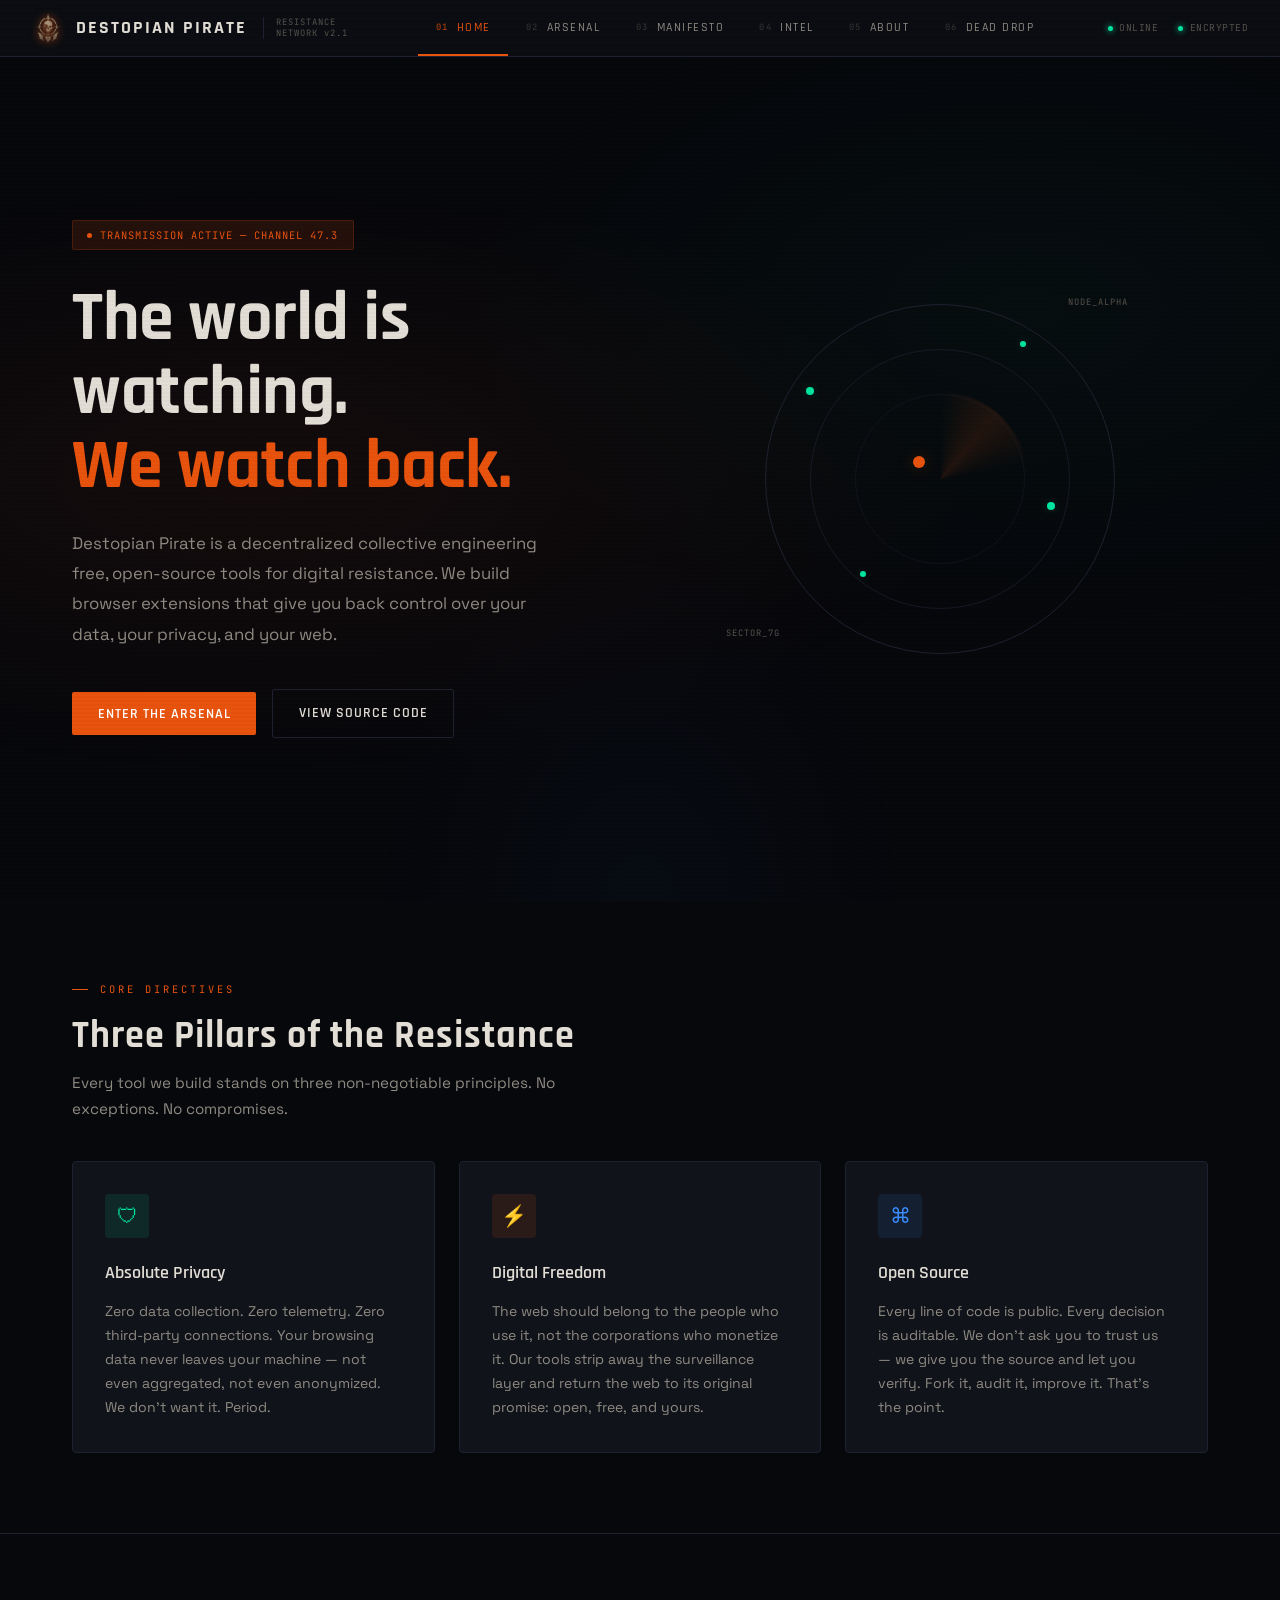
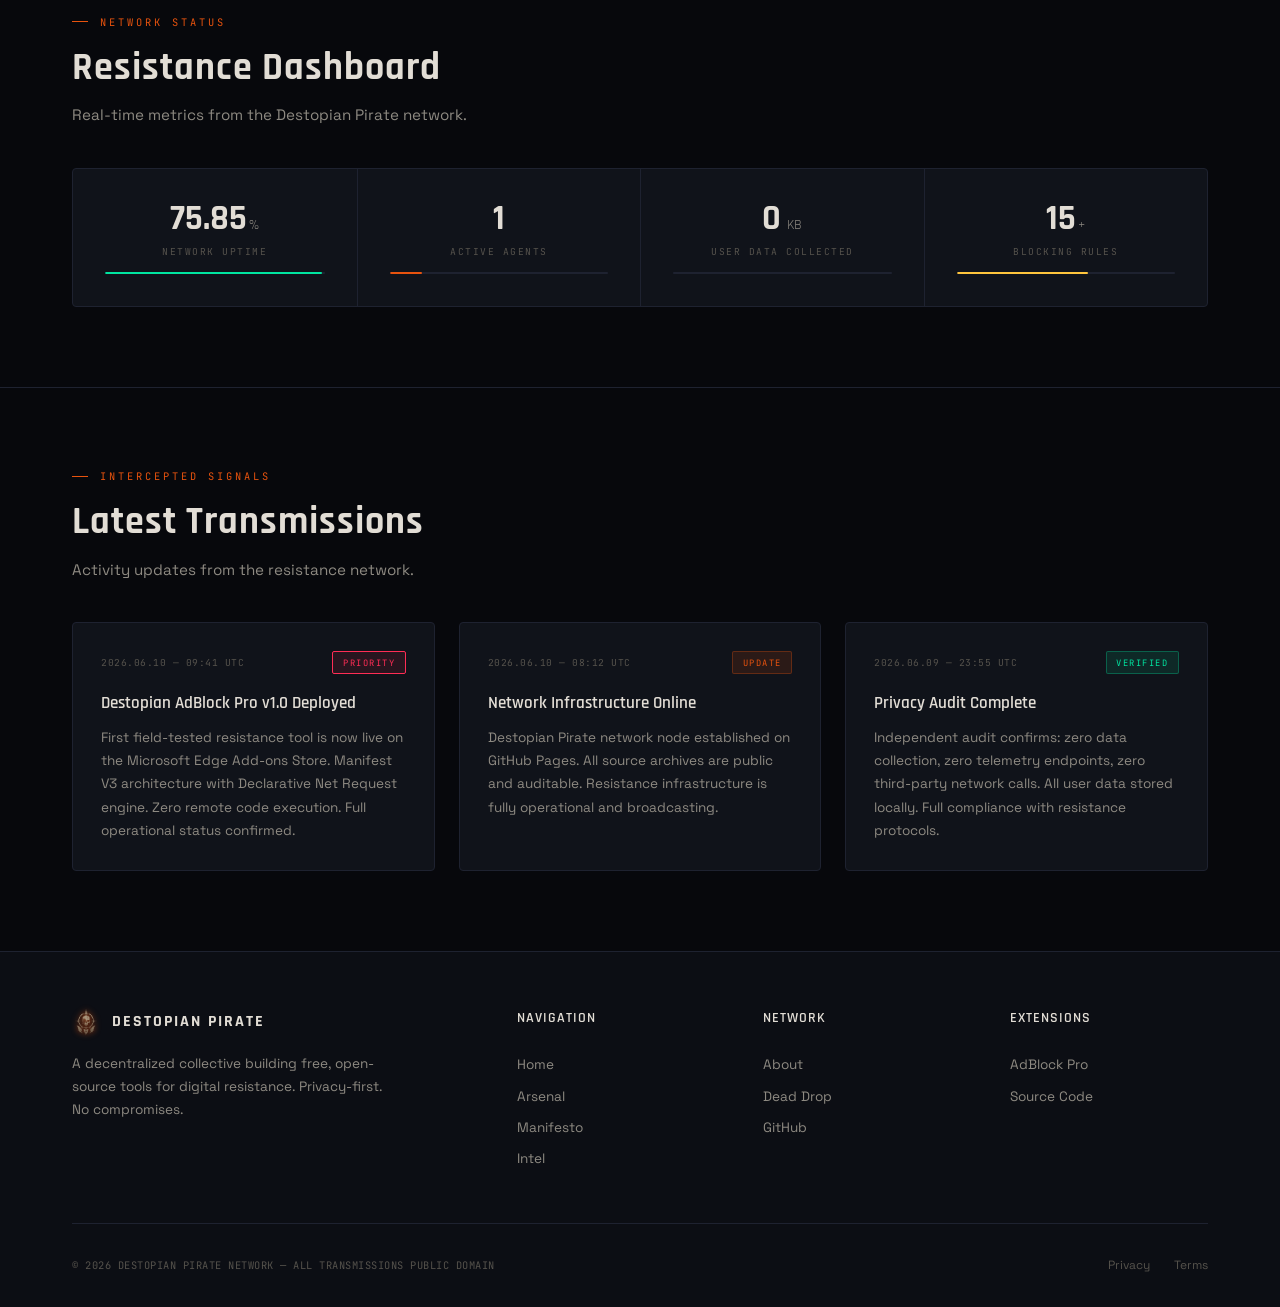
==== docs/index.html @ 3890c065 "Rebuild homepage v2 with new dystopian theme, detailed tabs, and custom ChatGPT logo" ====
<!DOCTYPE html>
<html lang="en">
<head>
    <meta charset="UTF-8">
    <meta name="viewport" content="width=device-width, initial-scale=1.0">
    <title>Destopian Pirate — The World Is Watching. We Watch Back.</title>
    <meta name="description" content="Destopian Pirate: A decentralized collective building free, open-source resistance tools for digital self-defense. Privacy-first browser extensions.">
    <link rel="stylesheet" href="style.css">
</head>
<body>

<!-- Rain Effect -->
<div class="rain-container" id="rain"></div>
<div class="scanlines"></div>

<!-- ═══ COMMAND BAR ═══ -->
<nav class="command-bar">
    <div class="command-bar-inner">
        <div class="brand" id="brand-home">
            <img src="assets/logo.png" alt="Destopian Pirate Logo" class="brand-logo">
            <span class="brand-name">Destopian Pirate</span>
            <span class="brand-tag">RESISTANCE<br>NETWORK v2.1</span>
        </div>

        <button class="mobile-toggle" id="mobile-toggle" aria-label="Toggle navigation">☰ MENU</button>

        <div class="channel-strip" id="channel-strip">
            <button class="ch-btn active" data-page="home"><span class="ch-num">01</span> Home</button>
            <button class="ch-btn" data-page="extensions"><span class="ch-num">02</span> Arsenal</button>
            <button class="ch-btn" data-page="manifesto"><span class="ch-num">03</span> Manifesto</button>
            <button class="ch-btn" data-page="intel"><span class="ch-num">04</span> Intel</button>
            <button class="ch-btn" data-page="about"><span class="ch-num">05</span> About</button>
            <button class="ch-btn" data-page="deaddrop"><span class="ch-num">06</span> Dead Drop</button>
        </div>

        <div class="sys-indicators">
            <div class="sys-dot">ONLINE</div>
            <div class="sys-dot">ENCRYPTED</div>
        </div>
    </div>
</nav>

<!-- ══════════════════════════════════════════
     PAGE 01: HOME
     ══════════════════════════════════════════ -->
<div class="page-view active" id="page-home">

    <!-- Hero -->
    <section class="hero">
        <div class="container">
            <div class="hero-grid">
                <div class="hero-content">
                    <div class="hero-badge">
                        <span class="hero-badge-dot"></span>
                        TRANSMISSION ACTIVE — CHANNEL 47.3
                    </div>
                    <h1>
                        The world is watching.
                        <span class="line-accent">We watch back.</span>
                    </h1>
                    <p class="hero-desc">
                        Destopian Pirate is a decentralized collective engineering
                        free, open-source tools for digital resistance. We build browser extensions
                        that give you back control over your data, your privacy, and your web.
                    </p>
                    <div class="hero-actions">
                        <button class="btn btn-primary" onclick="navigateTo('extensions')">Enter the Arsenal</button>
                        <a href="https://github.com/destopianpirate" class="btn btn-outline" target="_blank" rel="noopener">View Source Code</a>
                    </div>
                </div>

                <div class="hero-visual">
                    <div class="radar-ring"></div>
                    <div class="radar-ring"></div>
                    <div class="radar-ring"></div>
                    <div class="radar-sweep"></div>
                    <div class="radar-node"></div>
                    <div class="radar-node"></div>
                    <div class="radar-node"></div>
                    <div class="radar-node"></div>
                    <div class="radar-node"></div>
                    <span class="radar-label">NODE_ALPHA</span>
                    <span class="radar-label">SECTOR_7G</span>
                </div>
            </div>
        </div>
    </section>

    <!-- Mission Pillars -->
    <section class="section">
        <div class="container">
            <div class="section-eyebrow">Core Directives</div>
            <h2 class="section-title">Three Pillars of the Resistance</h2>
            <p class="section-subtitle" style="margin-bottom: 2.5rem;">
                Every tool we build stands on three non-negotiable principles. No exceptions. No compromises.
            </p>
            <div class="pillars-grid">
                <div class="pillar-card">
                    <div class="pillar-icon privacy">🛡</div>
                    <h3>Absolute Privacy</h3>
                    <p>Zero data collection. Zero telemetry. Zero third-party connections. Your browsing data never leaves your machine — not even aggregated, not even anonymized. We don't want it. Period.</p>
                </div>
                <div class="pillar-card">
                    <div class="pillar-icon freedom">⚡</div>
                    <h3>Digital Freedom</h3>
                    <p>The web should belong to the people who use it, not the corporations who monetize it. Our tools strip away the surveillance layer and return the web to its original promise: open, free, and yours.</p>
                </div>
                <div class="pillar-card">
                    <div class="pillar-icon opensource">⌘</div>
                    <h3>Open Source</h3>
                    <p>Every line of code is public. Every decision is auditable. We don't ask you to trust us — we give you the source and let you verify. Fork it, audit it, improve it. That's the point.</p>
                </div>
            </div>
        </div>
    </section>

    <!-- World Status Dashboard -->
    <section class="section">
        <div class="container">
            <div class="section-eyebrow">Network Status</div>
            <h2 class="section-title">Resistance Dashboard</h2>
            <p class="section-subtitle" style="margin-bottom: 2.5rem;">Real-time metrics from the Destopian Pirate network.</p>
            <div class="stats-strip">
                <div class="stat-cell">
                    <div class="stat-value"><span class="counter" data-target="99.97">0</span><span class="unit">%</span></div>
                    <div class="stat-label">Network Uptime</div>
                    <div class="stat-bar"><div class="stat-bar-fill green" style="width:0%" data-width="99%"></div></div>
                </div>
                <div class="stat-cell">
                    <div class="stat-value"><span class="counter" data-target="1">0</span></div>
                    <div class="stat-label">Active Agents</div>
                    <div class="stat-bar"><div class="stat-bar-fill orange" style="width:0%" data-width="15%"></div></div>
                </div>
                <div class="stat-cell">
                    <div class="stat-value"><span class="counter" data-target="0">0</span><span class="unit"> KB</span></div>
                    <div class="stat-label">User Data Collected</div>
                    <div class="stat-bar"><div class="stat-bar-fill blue" style="width:0%" data-width="0%"></div></div>
                </div>
                <div class="stat-cell">
                    <div class="stat-value"><span class="counter" data-target="20">0</span><span class="unit">+</span></div>
                    <div class="stat-label">Blocking Rules</div>
                    <div class="stat-bar"><div class="stat-bar-fill gold" style="width:0%" data-width="60%"></div></div>
                </div>
            </div>
        </div>
    </section>

    <!-- Latest Signals -->
    <section class="section">
        <div class="container">
            <div class="section-eyebrow">Intercepted Signals</div>
            <h2 class="section-title">Latest Transmissions</h2>
            <p class="section-subtitle" style="margin-bottom: 2.5rem;">Activity updates from the resistance network.</p>
            <div class="signal-feed">
                <div class="signal-item">
                    <div class="signal-header">
                        <span class="signal-date">2026.06.10 — 09:41 UTC</span>
                        <span class="signal-tag critical">PRIORITY</span>
                    </div>
                    <h4>Destopian AdBlock Pro v1.0 Deployed</h4>
                    <p>First field-tested resistance tool is now live on the Microsoft Edge Add-ons Store. Manifest V3 architecture with Declarative Net Request engine. Zero remote code execution. Full operational status confirmed.</p>
                </div>
                <div class="signal-item">
                    <div class="signal-header">
                        <span class="signal-date">2026.06.10 — 08:12 UTC</span>
                        <span class="signal-tag update">UPDATE</span>
                    </div>
                    <h4>Network Infrastructure Online</h4>
                    <p>Destopian Pirate network node established on GitHub Pages. All source archives are public and auditable. Resistance infrastructure is fully operational and broadcasting.</p>
                </div>
                <div class="signal-item">
                    <div class="signal-header">
                        <span class="signal-date">2026.06.09 — 23:55 UTC</span>
                        <span class="signal-tag info">VERIFIED</span>
                    </div>
                    <h4>Privacy Audit Complete</h4>
                    <p>Independent audit confirms: zero data collection, zero telemetry endpoints, zero third-party network calls. All user data stored locally. Full compliance with resistance protocols.</p>
                </div>
            </div>
        </div>
    </section>
</div>

<!-- ══════════════════════════════════════════
     PAGE 02: EXTENSIONS (ARSENAL)
     ══════════════════════════════════════════ -->
<div class="page-view" id="page-extensions">

    <section class="section">
        <div class="container">
            <div class="section-eyebrow">Resistance Toolkit</div>
            <h2 class="section-title">The Arsenal</h2>
            <p class="section-subtitle" style="margin-bottom: 3rem;">Field-tested browser extensions for digital self-defense. Open source. Privacy-first. No compromises.</p>

            <!-- Featured Extension -->
            <div class="ext-featured">
                <div class="ext-featured-header">
                    <div class="ext-icon-frame">
                        <img src="assets/shield_logo.png" alt="Destopian AdBlock Pro">
                    </div>
                    <div class="ext-meta">
                        <h2>Destopian AdBlock Pro</h2>
                        <div class="ext-version-line">
                            v1.0.0 · MANIFEST V3 · EDGE
                            <span class="ext-status-badge">OPERATIONAL</span>
                        </div>
                        <p class="ext-desc">High-performance ad and tracker blocker powered by the Declarative Net Request engine. Intercepts surveillance scripts, advertising payloads, and popup intrusions at the network layer — before they ever reach your browser. Features real-time blocking dashboard, smart whitelisting, custom filter rules, and live statistics.</p>
                    </div>
                </div>

                <div class="ext-featured-body">
                    <div class="section-eyebrow" style="margin-bottom: 1.5rem;">Capabilities</div>
                    <div class="ext-features-grid">
                        <div class="ext-feature">
                            <div class="ext-feature-icon">🎯</div>
                            <div>
                                <h5>Network-Level Blocking</h5>
                                <p>Intercepts and neutralizes ad requests before they consume bandwidth or render on the page. Zero visual flicker.</p>
                            </div>
                        </div>
                        <div class="ext-feature">
                            <div class="ext-feature-icon">📊</div>
                            <div>
                                <h5>Real-Time Dashboard</h5>
                                <p>Live statistics showing blocked requests per session. Monitor exactly what's being neutralized in real time.</p>
                            </div>
                        </div>
                        <div class="ext-feature">
                            <div class="ext-feature-icon">⚙️</div>
                            <div>
                                <h5>Smart Whitelisting</h5>
                                <p>Surgically disable blocking on trusted domains without compromising protection everywhere else. One-click toggle.</p>
                            </div>
                        </div>
                        <div class="ext-feature">
                            <div class="ext-feature-icon">🔒</div>
                            <div>
                                <h5>Zero Data Collection</h5>
                                <p>No telemetry, no analytics, no phone-home behavior. All configuration stored locally in your browser.</p>
                            </div>
                        </div>
                    </div>

                    <div class="section-eyebrow" style="margin-bottom: 1.5rem;">Performance Metrics</div>
                    <div class="ext-stats-row">
                        <div class="ext-stat">
                            <div class="ext-stat-val">20+</div>
                            <div class="ext-stat-label">Active Rules</div>
                        </div>
                        <div class="ext-stat">
                            <div class="ext-stat-val">0ms</div>
                            <div class="ext-stat-label">Render Delay</div>
                        </div>
                        <div class="ext-stat">
                            <div class="ext-stat-val">0 KB</div>
                            <div class="ext-stat-label">Data Collected</div>
                        </div>
                        <div class="ext-stat">
                            <div class="ext-stat-val">V3</div>
                            <div class="ext-stat-label">Manifest Version</div>
                        </div>
                    </div>

                    <div class="ext-actions">
                        <a href="https://destopianpirate.github.io/destopian-adblocker/" class="btn btn-primary">View Full Details</a>
                        <a href="https://github.com/destopianpirate/destopian-adblocker" class="btn btn-outline" target="_blank" rel="noopener">Source Code</a>
                    </div>
                </div>
            </div>

            <!-- Coming Soon -->
            <div class="ext-placeholder">
                <div class="ext-placeholder-icon">?</div>
                <h4>Next Tool Under Development</h4>
                <p>Classification pending. Watch the signals for updates.</p>
            </div>
        </div>
    </section>

    <!-- How It Works -->
    <section class="section">
        <div class="container">
            <div class="section-eyebrow">Deployment Protocol</div>
            <h2 class="section-title">How It Works</h2>
            <p class="section-subtitle" style="margin-bottom: 3rem;">Three steps to digital resistance.</p>
            <div class="steps-grid">
                <div class="step-item">
                    <div class="step-num">1</div>
                    <h4>Install</h4>
                    <p>Download from the Edge Add-ons Store. No account required. No hidden permissions. Installs in under 3 seconds.</p>
                </div>
                <div class="step-item">
                    <div class="step-num">2</div>
                    <h4>Configure</h4>
                    <p>Set your protection level. Add trusted sites to your whitelist. Customize blocking rules if you want — or leave the defaults running.</p>
                </div>
                <div class="step-item">
                    <div class="step-num">3</div>
                    <h4>Protected</h4>
                    <p>That's it. Browse freely. Ads, trackers, and popups are neutralized at the network layer before they touch your screen.</p>
                </div>
            </div>
        </div>
    </section>
</div>

<!-- ══════════════════════════════════════════
     PAGE 03: MANIFESTO
     ══════════════════════════════════════════ -->
<div class="page-view" id="page-manifesto">

    <section class="section">
        <div class="container">
            <div class="section-eyebrow">Directive #001</div>
            <h2 class="section-title">The Manifesto</h2>
            <p class="section-subtitle" style="margin-bottom: 3rem;">The founding document of the Destopian Pirate network.</p>

            <div class="manifesto-document">
                <div class="manifesto-stamp">UNREDACTED</div>
                <div class="manifesto-header">
                    <h2>On the Open Web and Its Enemies</h2>
                    <div class="manifesto-meta">DOCUMENT REF: DPN-001 &nbsp;|&nbsp; CLASSIFICATION: PUBLIC &nbsp;|&nbsp; STATUS: ACTIVE</div>
                </div>
                <div class="manifesto-body">
                    <p>The open web is under siege. Not by armies or governments alone, but by something more insidious — a quiet, systematic architecture of surveillance woven into every page you visit, every search you make, every link you click. You are not a user. You are a data point. A behavioral profile. A commodity traded in millisecond auctions before your page even loads.</p>

                    <p>Every cookie dropped on your machine is a listening device. Every "free" service is a <span class="highlight">contract you never read and never signed</span>. Every personalized ad is proof that someone, somewhere, has built a model of who you are, what you want, and how to manipulate you into wanting more.</p>

                    <blockquote>"The most effective prison is the one where the inmates don't know they're imprisoned."</blockquote>

                    <p>We are Destopian Pirate — a decentralized collective of developers, privacy advocates, and digital dissidents who refuse to accept this as normal. We don't write petitions. We don't file complaints. <span class="highlight">We write code.</span></p>

                    <p>Our tools are weapons of digital self-defense. They don't phone home. They don't harvest data. They don't serve ads. They don't compromise. They exist for one purpose: to give you back what was systematically taken from you — your privacy, your autonomy, your right to browse the web without being watched, tracked, profiled, and sold.</p>

                    <p>We build in the open because <span class="highlight">transparency is not a feature — it's a requirement</span>. Every line of code is public. Every decision is auditable. We don't ask for trust. We provide proof.</p>

                    <p>The watchers have no power here.</p>
                </div>
            </div>
        </div>
    </section>

    <!-- Core Principles -->
    <section class="section">
        <div class="container">
            <div class="section-eyebrow">Operating Doctrine</div>
            <h2 class="section-title">Core Principles</h2>
            <p class="section-subtitle" style="margin-bottom: 2.5rem;">The non-negotiable rules that govern every tool we build.</p>
            <div class="principles-grid">
                <div class="principle-card">
                    <div class="principle-num">I</div>
                    <div>
                        <h4>Privacy Is Non-Negotiable</h4>
                        <p>We will never collect, transmit, or store user data. Not anonymized. Not aggregated. Not "just for analytics." Zero means zero.</p>
                    </div>
                </div>
                <div class="principle-card">
                    <div class="principle-num">II</div>
                    <div>
                        <h4>Open Source or Nothing</h4>
                        <p>Every tool we ship comes with its complete source code. If we can't show you how it works, we don't ship it.</p>
                    </div>
                </div>
                <div class="principle-card">
                    <div class="principle-num">III</div>
                    <div>
                        <h4>No Monetization of Users</h4>
                        <p>No ads, no premium tiers, no "acceptable advertising" deals, no affiliate tracking. Our users are not products.</p>
                    </div>
                </div>
                <div class="principle-card">
                    <div class="principle-num">IV</div>
                    <div>
                        <h4>Performance Without Compromise</h4>
                        <p>Our tools must make your browser faster, not slower. If an extension adds latency, it goes back to the lab.</p>
                    </div>
                </div>
                <div class="principle-card">
                    <div class="principle-num">V</div>
                    <div>
                        <h4>User Autonomy Above All</h4>
                        <p>Every feature must be configurable. Every rule must be overridable. We provide defaults, not mandates. Your browser, your rules.</p>
                    </div>
                </div>
                <div class="principle-card">
                    <div class="principle-num">VI</div>
                    <div>
                        <h4>Resistance Is Maintenance</h4>
                        <p>The surveillance machine evolves daily. So must our tools. We commit to active development, rapid response to new threats, and continuous improvement.</p>
                    </div>
                </div>
            </div>
        </div>
    </section>

    <!-- Timeline -->
    <section class="section">
        <div class="container">
            <div class="section-eyebrow">Operational History</div>
            <h2 class="section-title">Timeline</h2>
            <p class="section-subtitle" style="margin-bottom: 2.5rem;">Key moments in the resistance.</p>
            <div class="timeline">
                <div class="timeline-item">
                    <div class="timeline-date">JUNE 2026</div>
                    <h4>Destopian AdBlock Pro v1.0 Deployed</h4>
                    <p>First operational tool released to the Microsoft Edge Add-ons Store. Manifest V3 compliant, zero remote code execution, full declarative net request implementation.</p>
                </div>
                <div class="timeline-item">
                    <div class="timeline-date">JUNE 2026</div>
                    <h4>Network Node Established</h4>
                    <p>Destopian Pirate website goes live. All source code made public. GitHub repositories opened for community audit and contribution.</p>
                </div>
                <div class="timeline-item">
                    <div class="timeline-date">JUNE 2026</div>
                    <h4>Privacy Audit Passed</h4>
                    <p>Independent review confirms zero telemetry, zero data exfiltration, zero third-party network calls in all deployed tools.</p>
                </div>
                <div class="timeline-item">
                    <div class="timeline-date">IN PROGRESS</div>
                    <h4>Next Agent Under Development</h4>
                    <p>Classified. Details will be declassified upon operational readiness. Watch the signals.</p>
                </div>
            </div>
        </div>
    </section>
</div>

<!-- ══════════════════════════════════════════
     PAGE 04: INTEL
     ══════════════════════════════════════════ -->
<div class="page-view" id="page-intel">

    <section class="section">
        <div class="container">
            <div class="section-eyebrow">Threat Assessment</div>
            <h2 class="section-title">Intelligence Brief</h2>
            <p class="section-subtitle" style="margin-bottom: 2.5rem;">Current status of the digital surveillance landscape.</p>

            <div class="threat-gauge">
                <div class="gauge-visual">
                    <span class="gauge-level">MED</span>
                </div>
                <div class="gauge-info">
                    <h3>Current Threat Level: ELEVATED</h3>
                    <p>The global advertising surveillance infrastructure continues to expand. Major browser vendors are tightening extension APIs while ad networks deploy increasingly aggressive tracking methodologies including fingerprinting, CNAME cloaking, and first-party data collection.</p>
                    <div class="gauge-indicators">
                        <div class="gauge-ind"><span class="gauge-ind-dot low"></span> LOW</div>
                        <div class="gauge-ind"><span class="gauge-ind-dot med"></span> ELEVATED</div>
                        <div class="gauge-ind"><span class="gauge-ind-dot high"></span> CRITICAL</div>
                    </div>
                </div>
            </div>
        </div>
    </section>

    <section class="section">
        <div class="container">
            <div class="section-eyebrow">Field Reports</div>
            <h2 class="section-title">Intelligence Reports</h2>
            <p class="section-subtitle" style="margin-bottom: 2.5rem;">Detailed analysis from resistance operatives.</p>
            <div class="intel-reports">
                <div class="intel-card">
                    <div class="intel-card-head">
                        <span class="intel-card-id">REPORT DPN-IR-001</span>
                        <span class="signal-tag critical">HIGH</span>
                    </div>
                    <h4>Manifest V3 Transition Analysis</h4>
                    <p>Chrome's shift to Manifest V3 fundamentally changes how ad blockers operate. The move from webRequest (blocking) to declarativeNetRequest limits dynamic rule evaluation. Our analysis: the constraint is real but manageable. Destopian AdBlock Pro was built MV3-native from the ground up — no migration required, no capability loss.</p>
                    <div class="intel-card-meta">
                        <span>2026.06.10</span>
                        <span>CLASSIFICATION: PUBLIC</span>
                    </div>
                </div>
                <div class="intel-card">
                    <div class="intel-card-head">
                        <span class="intel-card-id">REPORT DPN-IR-002</span>
                        <span class="signal-tag update">MEDIUM</span>
                    </div>
                    <h4>CNAME Cloaking Threat Vector</h4>
                    <p>Advertisers are increasingly using CNAME records to disguise tracker domains as first-party subdomains, bypassing traditional domain-based blocking. This technique is proliferating among major ad networks. We are evaluating countermeasures for future tool versions.</p>
                    <div class="intel-card-meta">
                        <span>2026.06.09</span>
                        <span>CLASSIFICATION: PUBLIC</span>
                    </div>
                </div>
                <div class="intel-card">
                    <div class="intel-card-head">
                        <span class="intel-card-id">REPORT DPN-IR-003</span>
                        <span class="signal-tag info">INFO</span>
                    </div>
                    <h4>Browser Fingerprinting Report</h4>
                    <p>Even without cookies, modern tracking techniques can identify users via browser fingerprinting — screen resolution, installed fonts, WebGL renderer, canvas hashing, and more. Current generation tools focus on request blocking; fingerprint resistance is on our roadmap.</p>
                    <div class="intel-card-meta">
                        <span>2026.06.08</span>
                        <span>CLASSIFICATION: PUBLIC</span>
                    </div>
                </div>
                <div class="intel-card">
                    <div class="intel-card-head">
                        <span class="intel-card-id">REPORT DPN-IR-004</span>
                        <span class="signal-tag info">INFO</span>
                    </div>
                    <h4>First-Party Data Collection Trends</h4>
                    <p>As third-party cookies phase out, major platforms are pivoting to first-party data strategies — walled gardens where they control both the content and the tracking infrastructure. This makes browser-level protection increasingly critical.</p>
                    <div class="intel-card-meta">
                        <span>2026.06.07</span>
                        <span>CLASSIFICATION: PUBLIC</span>
                    </div>
                </div>
            </div>
        </div>
    </section>
</div>

<!-- ══════════════════════════════════════════
     PAGE 05: ABOUT
     ══════════════════════════════════════════ -->
<div class="page-view" id="page-about">

    <section class="section">
        <div class="container">
            <div class="section-eyebrow">Origin File</div>
            <h2 class="section-title">About the Network</h2>
            <p class="section-subtitle" style="margin-bottom: 3rem;">Who we are, how we started, and where we're going.</p>

            <div class="about-story">
                <div class="about-narrative">
                    <h3>The Origin</h3>
                    <p>Destopian Pirate was born from a simple frustration: the modern web has become hostile to the people who use it. Every page loaded is a negotiation between you and dozens of invisible entities fighting for your attention, your data, and your trust.</p>
                    <p>We started building because we realized that complaints don't change systems. Code does. The first project — Destopian AdBlock Pro — wasn't designed to compete with existing ad blockers. It was designed to prove that you can build effective, privacy-respecting tools without any compromises.</p>
                    <p>No "acceptable ads" programs. No whitelist deals with ad networks. No analytics SDK bundled into the extension. Just clean code that does exactly what it claims and nothing else.</p>
                    <h3 style="margin-top: 2rem;">The Mission</h3>
                    <p>We're building a toolkit for digital self-defense. Each extension addresses a specific threat vector in the surveillance ecosystem — from ad blocking to tracker prevention to fingerprint resistance. Every tool is built Manifest V3 native, open source, and privacy-first from day one.</p>
                </div>

                <div class="about-sidebar">
                    <h4>Network File</h4>
                    <div class="about-fact">
                        <span class="about-fact-label">Founded</span>
                        <span class="about-fact-value">2026</span>
                    </div>
                    <div class="about-fact">
                        <span class="about-fact-label">Status</span>
                        <span class="about-fact-value">ACTIVE</span>
                    </div>
                    <div class="about-fact">
                        <span class="about-fact-label">License</span>
                        <span class="about-fact-value">MIT</span>
                    </div>
                    <div class="about-fact">
                        <span class="about-fact-label">Deployed Agents</span>
                        <span class="about-fact-value">1</span>
                    </div>
                    <div class="about-fact">
                        <span class="about-fact-label">Data Collected</span>
                        <span class="about-fact-value">0 BYTES</span>
                    </div>
                    <div class="about-fact">
                        <span class="about-fact-label">Platform</span>
                        <span class="about-fact-value">EDGE</span>
                    </div>
                    <div class="about-fact">
                        <span class="about-fact-label">Architecture</span>
                        <span class="about-fact-value">MV3</span>
                    </div>
                </div>
            </div>
        </div>
    </section>

    <section class="section">
        <div class="container">
            <div class="section-eyebrow">Technical Infrastructure</div>
            <h2 class="section-title">Technology Stack</h2>
            <p class="section-subtitle" style="margin-bottom: 2.5rem;">The tools and standards behind the resistance.</p>
            <div class="tech-grid">
                <div class="tech-card">
                    <div class="tech-card-icon">📋</div>
                    <h5>Manifest V3</h5>
                    <p>Built on Chrome's latest extension platform from the ground up. No legacy migration, no compatibility hacks. Native declarative architecture.</p>
                </div>
                <div class="tech-card">
                    <div class="tech-card-icon">🔥</div>
                    <h5>Declarative Net Request</h5>
                    <p>Blocking rules execute in the browser's network stack itself — faster than JavaScript-based filtering and more resistant to anti-adblock circumvention.</p>
                </div>
                <div class="tech-card">
                    <div class="tech-card-icon">⚡</div>
                    <h5>Service Workers</h5>
                    <p>Event-driven background processing. No persistent background page consuming memory. Activates only when needed, sleeps when idle.</p>
                </div>
            </div>
        </div>
    </section>
</div>

<!-- ══════════════════════════════════════════
     PAGE 06: DEAD DROP
     ══════════════════════════════════════════ -->
<div class="page-view" id="page-deaddrop">

    <section class="section">
        <div class="container">
            <div class="section-eyebrow">Secure Communication</div>
            <h2 class="section-title">Dead Drop</h2>
            <p class="section-subtitle" style="margin-bottom: 3rem;">Channels for reaching the resistance network.</p>

            <div class="contact-grid">
                <div class="contact-card">
                    <div class="contact-icon">💻</div>
                    <div>
                        <h4>Source Archives</h4>
                        <p>All code, documentation, and project files are maintained on GitHub. Open for audit, forking, and contribution.</p>
                        <p style="margin-top: 0.5rem;"><a href="https://github.com/destopianpirate" target="_blank" rel="noopener">github.com/destopianpirate</a></p>
                    </div>
                </div>
                <div class="contact-card">
                    <div class="contact-icon">🐛</div>
                    <div>
                        <h4>Bug Reports</h4>
                        <p>Found something broken? Report it through GitHub Issues on the relevant repository. Include reproduction steps and browser version.</p>
                        <p style="margin-top: 0.5rem;"><a href="https://github.com/destopianpirate/destopian-adblocker/issues" target="_blank" rel="noopener">Submit an Issue</a></p>
                    </div>
                </div>
                <div class="contact-card">
                    <div class="contact-icon">🔀</div>
                    <div>
                        <h4>Contribute</h4>
                        <p>Want to join the resistance? Fork a repository, make improvements, and submit a pull request. All contributions are reviewed and welcomed.</p>
                        <p style="margin-top: 0.5rem;"><a href="https://github.com/destopianpirate/destopian-adblocker" target="_blank" rel="noopener">Fork the Code</a></p>
                    </div>
                </div>
                <div class="contact-card">
                    <div class="contact-icon">📡</div>
                    <div>
                        <h4>Watch the Signals</h4>
                        <p>Star and watch our GitHub repositories to receive notifications about new releases, updates, and tools as they drop.</p>
                        <p style="margin-top: 0.5rem;"><a href="https://github.com/destopianpirate" target="_blank" rel="noopener">Follow on GitHub</a></p>
                    </div>
                </div>
            </div>
        </div>
    </section>

    <!-- FAQ -->
    <section class="section">
        <div class="container">
            <div class="section-eyebrow">Debriefing</div>
            <h2 class="section-title">Frequently Asked Questions</h2>
            <p class="section-subtitle" style="margin-bottom: 2.5rem;">Common inquiries answered.</p>
            <div class="faq-list">
                <div class="faq-item">
                    <button class="faq-q">Is Destopian AdBlock Pro really free?</button>
                    <div class="faq-a">Yes. Completely free. No premium tier, no trial period, no "upgrade for more features." The full tool is free, open source, and will remain that way. We don't monetize our users in any form.</div>
                </div>
                <div class="faq-item">
                    <button class="faq-q">Does it collect any data at all?</button>
                    <div class="faq-a">Zero. Not anonymized usage data, not crash reports, not feature flags. The extension makes zero network requests to any server we control. All configuration and statistics are stored locally in your browser's storage API.</div>
                </div>
                <div class="faq-item">
                    <button class="faq-q">Why Edge only? What about Chrome and Firefox?</button>
                    <div class="faq-a">We started with Microsoft Edge because it shares Chrome's Manifest V3 architecture while having a smaller, more accessible add-ons review process. Chrome and Firefox versions are planned as future deployments.</div>
                </div>
                <div class="faq-item">
                    <button class="faq-q">How is this different from uBlock Origin or AdBlock Plus?</button>
                    <div class="faq-a">We aren't trying to replace established tools. Destopian AdBlock Pro was built from scratch as a Manifest V3 native extension — no legacy code, no migration compromises. Our focus is on absolute simplicity, zero data collection, and a clean modern UI. Different philosophy, different approach.</div>
                </div>
                <div class="faq-item">
                    <button class="faq-q">Can I contribute to the project?</button>
                    <div class="faq-a">Absolutely. All repositories are public on GitHub. Fork the code, submit pull requests, report bugs, or suggest features through Issues. Every contribution is reviewed and appreciated.</div>
                </div>
                <div class="faq-item">
                    <button class="faq-q">What's next for Destopian Pirate?</button>
                    <div class="faq-a">We're building a full toolkit for digital self-defense. The AdBlock Pro is just the first agent. Future tools will address tracker prevention, fingerprint resistance, and more. Watch our GitHub for announcements.</div>
                </div>
            </div>
        </div>
    </section>

    <!-- CTA -->
    <section class="section">
        <div class="container">
            <div class="cta-box">
                <h3>Join the Resistance</h3>
                <p>Star our repositories, share our tools, and help build the future of the open web. Every installation is a vote for privacy.</p>
                <div style="display: flex; gap: 1rem; justify-content: center; flex-wrap: wrap;">
                    <a href="https://destopianpirate.github.io/destopian-adblocker/" class="btn btn-primary">Get AdBlock Pro</a>
                    <a href="https://github.com/destopianpirate" class="btn btn-outline" target="_blank" rel="noopener">Star on GitHub</a>
                </div>
            </div>
        </div>
    </section>
</div>

<!-- ═══ FOOTER ═══ -->
<footer class="site-footer">
    <div class="container">
        <div class="footer-grid">
            <div>
                <div style="display: flex; align-items: center; gap: 0.75rem; margin-bottom: 0.5rem;">
                    <img src="assets/logo.png" alt="Destopian Pirate Logo" class="brand-logo-small">
                    <span class="brand-name" style="font-size: 1rem;">Destopian Pirate</span>
                </div>
                <p class="footer-brand-desc">A decentralized collective building free, open-source tools for digital resistance. Privacy-first. No compromises.</p>
            </div>
            <div class="footer-col">
                <h5>Navigation</h5>
                <a href="#" onclick="navigateTo('home');return false;">Home</a>
                <a href="#" onclick="navigateTo('extensions');return false;">Arsenal</a>
                <a href="#" onclick="navigateTo('manifesto');return false;">Manifesto</a>
                <a href="#" onclick="navigateTo('intel');return false;">Intel</a>
            </div>
            <div class="footer-col">
                <h5>Network</h5>
                <a href="#" onclick="navigateTo('about');return false;">About</a>
                <a href="#" onclick="navigateTo('deaddrop');return false;">Dead Drop</a>
                <a href="https://github.com/destopianpirate" target="_blank" rel="noopener">GitHub</a>
            </div>
            <div class="footer-col">
                <h5>Extensions</h5>
                <a href="https://destopianpirate.github.io/destopian-adblocker/" target="_blank" rel="noopener">AdBlock Pro</a>
                <a href="https://github.com/destopianpirate/destopian-adblocker" target="_blank" rel="noopener">Source Code</a>
            </div>
        </div>
        <div class="footer-bottom">
            <span class="footer-copy">© 2026 DESTOPIAN PIRATE NETWORK — ALL TRANSMISSIONS PUBLIC DOMAIN</span>
            <div class="footer-legal">
                <a href="#">Privacy</a>
                <a href="#">Terms</a>
            </div>
        </div>
    </div>
</footer>

<script src="script.js"></script>
</body>
</html>
---- docs/style.css ----
/* ═══════════════════════════════════════════════════
   DESTOPIAN PIRATE — CONTROL INTERFACE v2
   "The world is watching. We watch back."
   ═══════════════════════════════════════════════════ */

@import url('https://fonts.googleapis.com/css2?family=Rajdhani:wght@300;400;500;600;700&family=Space+Grotesk:wght@300;400;500;600;700&family=JetBrains+Mono:wght@300;400;500;700&display=swap');

:root {
  --void: #07080c;
  --deep: #0c0e14;
  --panel: #10131a;
  --surface: #161a24;
  --raised: #1c2130;
  --elevated: #242938;

  --ember: #e8530e;
  --ember-soft: rgba(232,83,14,0.12);
  --ember-glow: rgba(232,83,14,0.25);
  --signal: #00e5a0;
  --signal-soft: rgba(0,229,160,0.1);
  --signal-glow: rgba(0,229,160,0.2);
  --alert: #ff2d55;
  --alert-soft: rgba(255,45,85,0.1);
  --cold: #3a8bfd;
  --cold-soft: rgba(58,139,253,0.1);
  --gold: #ffc53d;

  --text-primary: #e2ddd5;
  --text-secondary: #8e8a82;
  --text-tertiary: #55524c;
  --text-inverse: #07080c;

  --border: #1e2230;
  --border-hover: #2a3040;
  --border-accent: #3a2010;

  --font-display: 'Rajdhani', sans-serif;
  --font-body: 'Space Grotesk', sans-serif;
  --font-mono: 'JetBrains Mono', monospace;

  --radius-sm: 2px;
  --radius-md: 4px;
  --radius-lg: 8px;
}

*, *::before, *::after {
  margin: 0; padding: 0; box-sizing: border-box;
}

html { scroll-behavior: smooth; font-size: 16px; }

body {
  background: var(--void);
  color: var(--text-primary);
  font-family: var(--font-body);
  line-height: 1.6;
  overflow-x: hidden;
  min-height: 100vh;
}

::-webkit-scrollbar { width: 5px; }
::-webkit-scrollbar-track { background: var(--void); }
::-webkit-scrollbar-thumb { background: #2a2a2a; }
::-webkit-scrollbar-thumb:hover { background: var(--ember); }

a { color: inherit; text-decoration: none; }
img { max-width: 100%; display: block; }

/* ═══ RAIN EFFECT ═══ */
.rain-container {
  position: fixed;
  inset: 0;
  pointer-events: none;
  z-index: 0;
  overflow: hidden;
  opacity: 0.08;
}

.rain-drop {
  position: absolute;
  width: 1px;
  background: linear-gradient(to bottom, transparent, var(--signal));
  animation: rain-fall linear infinite;
  opacity: 0.6;
}

@keyframes rain-fall {
  0% { transform: translateY(-100px); }
  100% { transform: translateY(100vh); }
}

/* ═══ SCANLINES ═══ */
.scanlines {
  position: fixed;
  inset: 0;
  pointer-events: none;
  z-index: 9998;
  background: repeating-linear-gradient(
    0deg, transparent, transparent 2px,
    rgba(0,0,0,0.015) 2px, rgba(0,0,0,0.015) 4px
  );
}

/* ═══ TOP COMMAND BAR ═══ */
.command-bar {
  position: sticky;
  top: 0;
  z-index: 1000;
  background: rgba(12,14,20,0.95);
  backdrop-filter: blur(20px);
  border-bottom: 1px solid var(--border);
}

.command-bar-inner {
  max-width: 1400px;
  margin: 0 auto;
  display: flex;
  align-items: center;
  padding: 0 2rem;
  height: 56px;
  gap: 2rem;
}

.brand {
  display: flex;
  align-items: center;
  gap: 0.75rem;
  flex-shrink: 0;
  cursor: pointer;
}

.brand-sigil {
  width: 32px;
  height: 32px;
  background: var(--ember);
  display: flex;
  align-items: center;
  justify-content: center;
  font-family: var(--font-display);
  font-weight: 700;
  font-size: 0.9rem;
  color: white;
  clip-path: polygon(50% 0%, 100% 25%, 100% 75%, 50% 100%, 0% 75%, 0% 25%);
}

.brand-logo {
  width: 32px;
  height: 32px;
  object-fit: contain;
  filter: drop-shadow(0 0 4px var(--ember));
}

.brand-logo-small {
  width: 28px;
  height: 28px;
  object-fit: contain;
  filter: drop-shadow(0 0 3px var(--ember));
}

.brand-name {
  font-family: var(--font-display);
  font-weight: 700;
  font-size: 1.15rem;
  letter-spacing: 2px;
  text-transform: uppercase;
  color: var(--text-primary);
}

.brand-tag {
  font-family: var(--font-mono);
  font-size: 0.55rem;
  color: var(--text-tertiary);
  letter-spacing: 1px;
  border-left: 1px solid var(--border);
  padding-left: 0.75rem;
  margin-left: 0.25rem;
  line-height: 1.2;
}

/* Channel Selector / Nav Tabs */
.channel-strip {
  display: flex;
  gap: 0;
  margin-left: auto;
  height: 56px;
}

.ch-btn {
  background: transparent;
  border: none;
  border-bottom: 2px solid transparent;
  color: var(--text-secondary);
  font-family: var(--font-display);
  font-size: 0.78rem;
  font-weight: 500;
  letter-spacing: 1.5px;
  text-transform: uppercase;
  padding: 0 1.1rem;
  height: 100%;
  cursor: pointer;
  transition: all 0.25s ease;
  display: flex;
  align-items: center;
  gap: 0.5rem;
  position: relative;
  white-space: nowrap;
}

.ch-btn .ch-num {
  font-family: var(--font-mono);
  font-size: 0.55rem;
  color: var(--text-tertiary);
  opacity: 0.5;
}

.ch-btn:hover {
  color: var(--text-primary);
  background: rgba(255,255,255,0.02);
}

.ch-btn.active {
  color: var(--ember);
  border-bottom-color: var(--ember);
}

.ch-btn.active .ch-num {
  color: var(--ember);
  opacity: 0.7;
}

.sys-indicators {
  display: flex;
  align-items: center;
  gap: 1.25rem;
  margin-left: 1.5rem;
  flex-shrink: 0;
}

.sys-dot {
  display: flex;
  align-items: center;
  gap: 0.4rem;
  font-family: var(--font-mono);
  font-size: 0.6rem;
  color: var(--text-tertiary);
  letter-spacing: 0.5px;
}

.sys-dot::before {
  content: '';
  width: 5px;
  height: 5px;
  border-radius: 50%;
  background: var(--signal);
  box-shadow: 0 0 6px var(--signal);
  animation: sys-pulse 3s ease infinite;
}

@keyframes sys-pulse {
  0%,100% { opacity: 1; }
  50% { opacity: 0.3; }
}

/* Mobile Menu Toggle */
.mobile-toggle {
  display: none;
  background: transparent;
  border: 1px solid var(--border);
  color: var(--text-primary);
  padding: 0.4rem 0.6rem;
  font-family: var(--font-mono);
  font-size: 0.75rem;
  cursor: pointer;
  margin-left: auto;
}

/* ═══ PAGE SYSTEM ═══ */
.page-view { display: none; }
.page-view.active { display: block; animation: fade-up 0.4s ease forwards; }

@keyframes fade-up {
  from { opacity: 0; transform: translateY(12px); }
  to { opacity: 1; transform: translateY(0); }
}

/* ═══ SHARED LAYOUT ═══ */
.container {
  max-width: 1200px;
  margin: 0 auto;
  padding: 0 2rem;
}

.section {
  padding: 5rem 0;
  position: relative;
}

.section + .section {
  border-top: 1px solid var(--border);
}

.section-eyebrow {
  font-family: var(--font-mono);
  font-size: 0.65rem;
  letter-spacing: 3px;
  text-transform: uppercase;
  color: var(--ember);
  margin-bottom: 1rem;
  display: flex;
  align-items: center;
  gap: 0.75rem;
}

.section-eyebrow::before {
  content: '';
  width: 16px;
  height: 1px;
  background: var(--ember);
}

.section-title {
  font-family: var(--font-display);
  font-size: clamp(1.75rem, 3vw, 2.5rem);
  font-weight: 700;
  letter-spacing: 1px;
  color: var(--text-primary);
  margin-bottom: 0.75rem;
  line-height: 1.15;
}

.section-subtitle {
  font-size: 0.95rem;
  color: var(--text-secondary);
  max-width: 560px;
  line-height: 1.7;
}

/* ═══ HERO (HOME) ═══ */
.hero {
  min-height: calc(100vh - 56px);
  display: flex;
  align-items: center;
  position: relative;
  overflow: hidden;
}

.hero::before {
  content: '';
  position: absolute;
  inset: 0;
  background:
    radial-gradient(ellipse at 20% 50%, rgba(232,83,14,0.06) 0%, transparent 50%),
    radial-gradient(ellipse at 80% 30%, rgba(0,229,160,0.03) 0%, transparent 40%),
    radial-gradient(ellipse at 50% 100%, rgba(58,139,253,0.03) 0%, transparent 30%);
  pointer-events: none;
}

.hero-grid {
  display: grid;
  grid-template-columns: 1fr 1fr;
  gap: 4rem;
  align-items: center;
  padding: 4rem 0;
}

.hero-content { position: relative; z-index: 1; }

.hero-badge {
  display: inline-flex;
  align-items: center;
  gap: 0.5rem;
  background: var(--ember-soft);
  border: 1px solid rgba(232,83,14,0.2);
  padding: 0.35rem 0.9rem;
  border-radius: var(--radius-sm);
  font-family: var(--font-mono);
  font-size: 0.65rem;
  color: var(--ember);
  letter-spacing: 1px;
  text-transform: uppercase;
  margin-bottom: 2rem;
}

.hero-badge-dot {
  width: 5px;
  height: 5px;
  background: var(--ember);
  border-radius: 50%;
  animation: sys-pulse 2s ease infinite;
}

.hero h1 {
  font-family: var(--font-display);
  font-size: clamp(2.5rem, 5.5vw, 4.5rem);
  font-weight: 700;
  line-height: 1.05;
  letter-spacing: -0.5px;
  margin-bottom: 1.5rem;
}

.hero h1 .line-accent {
  color: var(--ember);
  display: block;
}

.hero-desc {
  font-size: 1.05rem;
  color: var(--text-secondary);
  line-height: 1.8;
  max-width: 480px;
  margin-bottom: 2.5rem;
}

.hero-actions {
  display: flex;
  gap: 1rem;
  align-items: center;
}

/* Buttons */
.btn {
  display: inline-flex;
  align-items: center;
  gap: 0.5rem;
  font-family: var(--font-display);
  font-weight: 600;
  font-size: 0.85rem;
  letter-spacing: 1px;
  text-transform: uppercase;
  padding: 0.8rem 1.6rem;
  border-radius: var(--radius-sm);
  cursor: pointer;
  transition: all 0.25s ease;
  border: none;
  text-decoration: none;
}

.btn-primary {
  background: var(--ember);
  color: white;
}
.btn-primary:hover {
  background: #ff6520;
  box-shadow: 0 4px 24px rgba(232,83,14,0.3);
  transform: translateY(-1px);
}

.btn-outline {
  background: transparent;
  color: var(--text-primary);
  border: 1px solid var(--border);
}
.btn-outline:hover {
  border-color: var(--text-secondary);
  background: rgba(255,255,255,0.03);
}

.btn-sm {
  font-size: 0.75rem;
  padding: 0.6rem 1.2rem;
}

/* Hero Visual — Radar/Network Visualization */
.hero-visual {
  position: relative;
  display: flex;
  align-items: center;
  justify-content: center;
  height: 460px;
}

.radar-ring {
  position: absolute;
  border: 1px solid var(--border);
  border-radius: 50%;
  animation: radar-spin 20s linear infinite;
}

.radar-ring:nth-child(1) { width: 350px; height: 350px; }
.radar-ring:nth-child(2) { width: 260px; height: 260px; opacity: 0.7; animation-duration: 15s; animation-direction: reverse; }
.radar-ring:nth-child(3) { width: 170px; height: 170px; opacity: 0.4; animation-duration: 25s; }

@keyframes radar-spin {
  to { transform: rotate(360deg); }
}

.radar-sweep {
  position: absolute;
  width: 175px;
  height: 175px;
  background: conic-gradient(from 0deg, transparent 0deg, var(--ember-soft) 40deg, transparent 80deg);
  border-radius: 50%;
  animation: radar-spin 4s linear infinite;
}

.radar-node {
  position: absolute;
  width: 8px;
  height: 8px;
  background: var(--signal);
  border-radius: 50%;
  box-shadow: 0 0 10px var(--signal-glow);
  animation: node-blink 3s ease infinite;
}

.radar-node:nth-child(5) { top: 30%; left: 25%; animation-delay: 0.5s; }
.radar-node:nth-child(6) { top: 55%; left: 70%; animation-delay: 1.2s; }
.radar-node:nth-child(7) { top: 20%; left: 65%; animation-delay: 0.8s; width: 6px; height: 6px; }
.radar-node:nth-child(8) { top: 70%; left: 35%; animation-delay: 2.1s; width: 6px; height: 6px; }
.radar-node:nth-child(9) { top: 45%; left: 45%; animation-delay: 0s; width: 12px; height: 12px; background: var(--ember); box-shadow: 0 0 16px var(--ember-glow); }

@keyframes node-blink {
  0%,100% { opacity: 1; }
  50% { opacity: 0.3; }
}

.radar-label {
  position: absolute;
  font-family: var(--font-mono);
  font-size: 0.55rem;
  color: var(--text-tertiary);
  letter-spacing: 1px;
}

.radar-label:nth-of-type(1) { top: 10%; right: 15%; }
.radar-label:nth-of-type(2) { bottom: 15%; left: 10%; }

/* ═══ PILLARS ═══ */
.pillars-grid {
  display: grid;
  grid-template-columns: repeat(3, 1fr);
  gap: 1.5rem;
}

.pillar-card {
  background: var(--panel);
  border: 1px solid var(--border);
  border-radius: var(--radius-md);
  padding: 2rem;
  transition: all 0.3s ease;
  position: relative;
  overflow: hidden;
}

.pillar-card:hover {
  border-color: var(--border-hover);
  transform: translateY(-3px);
  box-shadow: 0 8px 32px rgba(0,0,0,0.3);
}

.pillar-card::after {
  content: '';
  position: absolute;
  top: 0;
  left: 0;
  width: 100%;
  height: 2px;
  background: var(--ember);
  opacity: 0;
  transition: opacity 0.3s;
}

.pillar-card:hover::after { opacity: 1; }

.pillar-icon {
  width: 44px;
  height: 44px;
  display: flex;
  align-items: center;
  justify-content: center;
  font-size: 1.3rem;
  margin-bottom: 1.25rem;
  border-radius: var(--radius-md);
}

.pillar-icon.privacy { background: var(--signal-soft); color: var(--signal); }
.pillar-icon.freedom { background: var(--ember-soft); color: var(--ember); }
.pillar-icon.opensource { background: var(--cold-soft); color: var(--cold); }

.pillar-card h3 {
  font-family: var(--font-display);
  font-size: 1.15rem;
  font-weight: 600;
  margin-bottom: 0.75rem;
  color: var(--text-primary);
}

.pillar-card p {
  font-size: 0.88rem;
  color: var(--text-secondary);
  line-height: 1.7;
}

/* ═══ STATS DASHBOARD ═══ */
.stats-strip {
  display: grid;
  grid-template-columns: repeat(4, 1fr);
  gap: 0;
  background: var(--panel);
  border: 1px solid var(--border);
  border-radius: var(--radius-md);
  overflow: hidden;
}

.stat-cell {
  padding: 2rem;
  text-align: center;
  position: relative;
}

.stat-cell + .stat-cell {
  border-left: 1px solid var(--border);
}

.stat-value {
  font-family: var(--font-display);
  font-size: 2.2rem;
  font-weight: 700;
  color: var(--text-primary);
  line-height: 1;
  margin-bottom: 0.5rem;
}

.stat-value .unit {
  font-size: 0.9rem;
  font-weight: 400;
  color: var(--text-secondary);
  margin-left: 2px;
}

.stat-label {
  font-family: var(--font-mono);
  font-size: 0.6rem;
  letter-spacing: 1.5px;
  text-transform: uppercase;
  color: var(--text-tertiary);
}

.stat-cell .stat-bar {
  margin-top: 0.75rem;
  height: 2px;
  background: var(--border);
  border-radius: 1px;
  overflow: hidden;
}

.stat-cell .stat-bar-fill {
  height: 100%;
  border-radius: 1px;
  transition: width 1.5s ease;
}

.stat-bar-fill.green { background: var(--signal); }
.stat-bar-fill.orange { background: var(--ember); }
.stat-bar-fill.blue { background: var(--cold); }
.stat-bar-fill.gold { background: var(--gold); }

/* ═══ SIGNAL CARDS (News) ═══ */
.signal-feed {
  display: grid;
  grid-template-columns: repeat(3, 1fr);
  gap: 1.5rem;
}

.signal-item {
  background: var(--panel);
  border: 1px solid var(--border);
  border-radius: var(--radius-md);
  padding: 1.75rem;
  transition: all 0.3s ease;
  cursor: default;
}

.signal-item:hover {
  border-color: var(--border-hover);
  transform: translateY(-2px);
}

.signal-header {
  display: flex;
  justify-content: space-between;
  align-items: center;
  margin-bottom: 1rem;
}

.signal-date {
  font-family: var(--font-mono);
  font-size: 0.6rem;
  color: var(--text-tertiary);
  letter-spacing: 0.5px;
}

.signal-tag {
  font-family: var(--font-mono);
  font-size: 0.55rem;
  letter-spacing: 1.5px;
  text-transform: uppercase;
  padding: 0.2rem 0.6rem;
  border-radius: var(--radius-sm);
  border: 1px solid;
}

.signal-tag.critical { color: var(--alert); border-color: var(--alert); background: var(--alert-soft); }
.signal-tag.update { color: var(--ember); border-color: rgba(232,83,14,0.3); background: var(--ember-soft); }
.signal-tag.info { color: var(--signal); border-color: rgba(0,229,160,0.3); background: var(--signal-soft); }

.signal-item h4 {
  font-family: var(--font-display);
  font-size: 1.05rem;
  font-weight: 600;
  margin-bottom: 0.6rem;
  color: var(--text-primary);
}

.signal-item p {
  font-size: 0.85rem;
  color: var(--text-secondary);
  line-height: 1.7;
}

/* ═══ EXTENSIONS PAGE ═══ */
.ext-featured {
  background: var(--panel);
  border: 1px solid var(--border);
  border-radius: var(--radius-md);
  overflow: hidden;
}

.ext-featured-header {
  background: linear-gradient(135deg, var(--surface), var(--raised));
  padding: 2.5rem;
  display: grid;
  grid-template-columns: auto 1fr;
  gap: 2.5rem;
  align-items: start;
}

.ext-icon-frame {
  width: 90px;
  height: 90px;
  background: var(--void);
  border: 1px solid var(--border);
  border-radius: var(--radius-lg);
  display: flex;
  align-items: center;
  justify-content: center;
  position: relative;
}

.ext-icon-frame img {
  width: 56px;
  height: 56px;
}

.ext-icon-frame::after {
  content: '';
  position: absolute;
  inset: -4px;
  border: 1px solid var(--border);
  border-radius: calc(var(--radius-lg) + 4px);
  opacity: 0.4;
}

.ext-meta h2 {
  font-family: var(--font-display);
  font-size: 1.75rem;
  font-weight: 700;
  margin-bottom: 0.3rem;
}

.ext-version-line {
  font-family: var(--font-mono);
  font-size: 0.65rem;
  color: var(--text-tertiary);
  letter-spacing: 1px;
  margin-bottom: 1.25rem;
  display: flex;
  align-items: center;
  gap: 0.75rem;
}

.ext-status-badge {
  display: inline-flex;
  align-items: center;
  gap: 0.35rem;
  color: var(--signal);
  background: var(--signal-soft);
  padding: 0.15rem 0.5rem;
  border-radius: var(--radius-sm);
}

.ext-status-badge::before {
  content: '';
  width: 5px;
  height: 5px;
  background: var(--signal);
  border-radius: 50%;
}

.ext-desc {
  font-size: 0.95rem;
  color: var(--text-secondary);
  line-height: 1.8;
  max-width: 600px;
}

.ext-featured-body {
  padding: 2.5rem;
}

.ext-features-grid {
  display: grid;
  grid-template-columns: repeat(2, 1fr);
  gap: 1.25rem;
  margin-bottom: 2rem;
}

.ext-feature {
  display: flex;
  align-items: flex-start;
  gap: 0.75rem;
  padding: 1rem;
  background: var(--surface);
  border-radius: var(--radius-md);
  border: 1px solid transparent;
  transition: border-color 0.2s;
}

.ext-feature:hover { border-color: var(--border); }

.ext-feature-icon {
  flex-shrink: 0;
  width: 28px;
  height: 28px;
  background: var(--ember-soft);
  border-radius: var(--radius-sm);
  display: flex;
  align-items: center;
  justify-content: center;
  font-size: 0.85rem;
  color: var(--ember);
}

.ext-feature h5 {
  font-family: var(--font-display);
  font-size: 0.9rem;
  font-weight: 600;
  margin-bottom: 0.3rem;
}

.ext-feature p {
  font-size: 0.78rem;
  color: var(--text-secondary);
  line-height: 1.6;
}

.ext-stats-row {
  display: grid;
  grid-template-columns: repeat(4, 1fr);
  gap: 1rem;
  margin-bottom: 2rem;
}

.ext-stat {
  background: var(--surface);
  border-radius: var(--radius-md);
  padding: 1rem;
  text-align: center;
}

.ext-stat-val {
  font-family: var(--font-display);
  font-size: 1.6rem;
  font-weight: 700;
  color: var(--ember);
}

.ext-stat-label {
  font-family: var(--font-mono);
  font-size: 0.55rem;
  letter-spacing: 1px;
  text-transform: uppercase;
  color: var(--text-tertiary);
  margin-top: 0.25rem;
}

.ext-actions {
  display: flex;
  gap: 1rem;
  padding-top: 0.5rem;
}

/* Coming Soon Extension */
.ext-placeholder {
  background: var(--panel);
  border: 1px dashed var(--border);
  border-radius: var(--radius-md);
  padding: 3rem 2rem;
  text-align: center;
  opacity: 0.6;
  transition: opacity 0.3s;
  margin-top: 1.5rem;
}

.ext-placeholder:hover { opacity: 0.8; }

.ext-placeholder-icon {
  width: 48px;
  height: 48px;
  margin: 0 auto 1.25rem;
  border: 1px dashed var(--border);
  border-radius: var(--radius-md);
  display: flex;
  align-items: center;
  justify-content: center;
  font-size: 1.2rem;
  color: var(--text-tertiary);
}

.ext-placeholder h4 {
  font-family: var(--font-display);
  font-size: 1rem;
  color: var(--text-secondary);
  margin-bottom: 0.3rem;
}

.ext-placeholder p {
  font-size: 0.78rem;
  color: var(--text-tertiary);
}

/* How it works steps */
.steps-grid {
  display: grid;
  grid-template-columns: repeat(3, 1fr);
  gap: 2rem;
  position: relative;
}

.steps-grid::before {
  content: '';
  position: absolute;
  top: 28px;
  left: 15%;
  right: 15%;
  height: 1px;
  background: linear-gradient(to right, transparent, var(--border), var(--border), transparent);
}

.step-item { text-align: center; position: relative; }

.step-num {
  width: 56px;
  height: 56px;
  margin: 0 auto 1.25rem;
  background: var(--surface);
  border: 1px solid var(--border);
  border-radius: 50%;
  display: flex;
  align-items: center;
  justify-content: center;
  font-family: var(--font-display);
  font-size: 1.3rem;
  font-weight: 700;
  color: var(--ember);
  position: relative;
  z-index: 1;
}

.step-item h4 {
  font-family: var(--font-display);
  font-size: 1.05rem;
  font-weight: 600;
  margin-bottom: 0.5rem;
}

.step-item p {
  font-size: 0.85rem;
  color: var(--text-secondary);
  line-height: 1.6;
}

/* ═══ MANIFESTO PAGE ═══ */
.manifesto-document {
  max-width: 780px;
  margin: 0 auto;
  background: var(--panel);
  border: 1px solid var(--border);
  border-radius: var(--radius-md);
  position: relative;
  overflow: hidden;
}

.manifesto-stamp {
  position: absolute;
  top: 2.5rem;
  right: 2.5rem;
  font-family: var(--font-display);
  font-weight: 700;
  font-size: 0.9rem;
  letter-spacing: 3px;
  text-transform: uppercase;
  color: var(--alert);
  border: 2px solid var(--alert);
  padding: 0.3rem 1rem;
  transform: rotate(8deg);
  opacity: 0.4;
}

.manifesto-header {
  padding: 3rem 3rem 2rem;
  border-bottom: 1px solid var(--border);
}

.manifesto-header h2 {
  font-family: var(--font-display);
  font-size: 2rem;
  font-weight: 700;
  margin-bottom: 0.5rem;
}

.manifesto-meta {
  font-family: var(--font-mono);
  font-size: 0.6rem;
  color: var(--text-tertiary);
  letter-spacing: 1px;
}

.manifesto-body {
  padding: 2.5rem 3rem 3rem;
}

.manifesto-body p {
  font-size: 1.05rem;
  line-height: 2;
  color: var(--text-secondary);
  margin-bottom: 1.75rem;
}

.manifesto-body p:first-child::first-letter {
  font-family: var(--font-display);
  font-size: 3.5rem;
  font-weight: 700;
  float: left;
  line-height: 1;
  margin-right: 0.4rem;
  margin-top: 0.1rem;
  color: var(--ember);
}

.manifesto-body .highlight {
  color: var(--ember);
  font-weight: 500;
}

.manifesto-body blockquote {
  border-left: 3px solid var(--ember);
  padding: 1rem 1.5rem;
  margin: 2rem 0;
  background: var(--ember-soft);
  border-radius: 0 var(--radius-md) var(--radius-md) 0;
  font-style: italic;
  color: var(--text-primary);
}

/* Principles */
.principles-grid {
  display: grid;
  grid-template-columns: repeat(2, 1fr);
  gap: 1.5rem;
}

.principle-card {
  display: flex;
  gap: 1.25rem;
  align-items: flex-start;
  background: var(--panel);
  border: 1px solid var(--border);
  border-radius: var(--radius-md);
  padding: 1.75rem;
  transition: all 0.3s ease;
}

.principle-card:hover {
  border-color: var(--border-hover);
  transform: translateY(-2px);
}

.principle-num {
  flex-shrink: 0;
  width: 36px;
  height: 36px;
  background: var(--ember-soft);
  border-radius: var(--radius-sm);
  display: flex;
  align-items: center;
  justify-content: center;
  font-family: var(--font-display);
  font-weight: 700;
  font-size: 0.95rem;
  color: var(--ember);
}

.principle-card h4 {
  font-family: var(--font-display);
  font-size: 1rem;
  font-weight: 600;
  margin-bottom: 0.4rem;
}

.principle-card p {
  font-size: 0.85rem;
  color: var(--text-secondary);
  line-height: 1.7;
}

/* Timeline */
.timeline {
  position: relative;
  padding-left: 2.5rem;
}

.timeline::before {
  content: '';
  position: absolute;
  left: 7px;
  top: 0;
  bottom: 0;
  width: 1px;
  background: var(--border);
}

.timeline-item {
  position: relative;
  padding-bottom: 2.5rem;
}

.timeline-item:last-child { padding-bottom: 0; }

.timeline-item::before {
  content: '';
  position: absolute;
  left: -2.5rem;
  top: 6px;
  width: 9px;
  height: 9px;
  border: 2px solid var(--ember);
  border-radius: 50%;
  background: var(--void);
  z-index: 1;
}

.timeline-date {
  font-family: var(--font-mono);
  font-size: 0.6rem;
  color: var(--ember);
  letter-spacing: 1px;
  margin-bottom: 0.4rem;
}

.timeline-item h4 {
  font-family: var(--font-display);
  font-size: 1.05rem;
  font-weight: 600;
  margin-bottom: 0.3rem;
}

.timeline-item p {
  font-size: 0.85rem;
  color: var(--text-secondary);
  line-height: 1.7;
}

/* ═══ INTEL PAGE ═══ */
.threat-gauge {
  background: var(--panel);
  border: 1px solid var(--border);
  border-radius: var(--radius-md);
  padding: 2rem;
  display: flex;
  align-items: center;
  gap: 2rem;
}

.gauge-visual {
  flex-shrink: 0;
  width: 100px;
  height: 100px;
  border-radius: 50%;
  background: conic-gradient(
    var(--signal) 0deg 120deg,
    var(--gold) 120deg 200deg,
    var(--alert) 200deg 360deg
  );
  display: flex;
  align-items: center;
  justify-content: center;
  position: relative;
}

.gauge-visual::after {
  content: '';
  position: absolute;
  width: 72px;
  height: 72px;
  background: var(--panel);
  border-radius: 50%;
}

.gauge-level {
  position: relative;
  z-index: 1;
  font-family: var(--font-display);
  font-size: 1.5rem;
  font-weight: 700;
  color: var(--gold);
}

.gauge-info h3 {
  font-family: var(--font-display);
  font-size: 1.3rem;
  font-weight: 600;
  margin-bottom: 0.3rem;
}

.gauge-info p {
  font-size: 0.88rem;
  color: var(--text-secondary);
  line-height: 1.7;
  margin-bottom: 0.75rem;
}

.gauge-indicators {
  display: flex;
  gap: 1.5rem;
}

.gauge-ind {
  display: flex;
  align-items: center;
  gap: 0.4rem;
  font-family: var(--font-mono);
  font-size: 0.6rem;
  color: var(--text-tertiary);
  letter-spacing: 0.5px;
}

.gauge-ind-dot {
  width: 8px;
  height: 8px;
  border-radius: 50%;
}

.gauge-ind-dot.low { background: var(--signal); }
.gauge-ind-dot.med { background: var(--gold); }
.gauge-ind-dot.high { background: var(--alert); }

.intel-reports {
  display: grid;
  grid-template-columns: repeat(2, 1fr);
  gap: 1.5rem;
}

.intel-card {
  background: var(--panel);
  border: 1px solid var(--border);
  border-radius: var(--radius-md);
  padding: 1.75rem;
  transition: all 0.3s ease;
}

.intel-card:hover {
  border-color: var(--border-hover);
  transform: translateY(-2px);
}

.intel-card-head {
  display: flex;
  justify-content: space-between;
  align-items: center;
  margin-bottom: 1rem;
}

.intel-card-id {
  font-family: var(--font-mono);
  font-size: 0.6rem;
  color: var(--text-tertiary);
  letter-spacing: 1px;
}

.intel-card h4 {
  font-family: var(--font-display);
  font-size: 1.1rem;
  font-weight: 600;
  margin-bottom: 0.6rem;
}

.intel-card p {
  font-size: 0.85rem;
  color: var(--text-secondary);
  line-height: 1.7;
  margin-bottom: 1rem;
}

.intel-card-meta {
  display: flex;
  gap: 1rem;
  font-family: var(--font-mono);
  font-size: 0.6rem;
  color: var(--text-tertiary);
}

/* ═══ ABOUT PAGE ═══ */
.about-story {
  display: grid;
  grid-template-columns: 1.2fr 1fr;
  gap: 3rem;
  align-items: start;
}

.about-narrative h3 {
  font-family: var(--font-display);
  font-size: 1.5rem;
  font-weight: 600;
  margin-bottom: 1.25rem;
  color: var(--text-primary);
}

.about-narrative p {
  font-size: 0.95rem;
  color: var(--text-secondary);
  line-height: 1.9;
  margin-bottom: 1.25rem;
}

.about-sidebar {
  background: var(--panel);
  border: 1px solid var(--border);
  border-radius: var(--radius-md);
  padding: 2rem;
}

.about-sidebar h4 {
  font-family: var(--font-display);
  font-size: 1.1rem;
  font-weight: 600;
  margin-bottom: 1.25rem;
  padding-bottom: 0.75rem;
  border-bottom: 1px solid var(--border);
}

.about-fact {
  display: flex;
  justify-content: space-between;
  align-items: center;
  padding: 0.75rem 0;
  border-bottom: 1px solid var(--border);
}

.about-fact:last-child { border-bottom: none; }

.about-fact-label {
  font-size: 0.85rem;
  color: var(--text-secondary);
}

.about-fact-value {
  font-family: var(--font-mono);
  font-size: 0.8rem;
  color: var(--ember);
  font-weight: 500;
}

/* Tech Stack */
.tech-grid {
  display: grid;
  grid-template-columns: repeat(3, 1fr);
  gap: 1.5rem;
}

.tech-card {
  background: var(--panel);
  border: 1px solid var(--border);
  border-radius: var(--radius-md);
  padding: 1.75rem;
  text-align: center;
  transition: all 0.3s ease;
}

.tech-card:hover {
  border-color: var(--border-hover);
  transform: translateY(-2px);
}

.tech-card-icon {
  font-size: 2rem;
  margin-bottom: 1rem;
}

.tech-card h5 {
  font-family: var(--font-display);
  font-size: 1rem;
  font-weight: 600;
  margin-bottom: 0.5rem;
}

.tech-card p {
  font-size: 0.8rem;
  color: var(--text-secondary);
  line-height: 1.6;
}

/* ═══ DEAD DROP PAGE ═══ */
.contact-grid {
  display: grid;
  grid-template-columns: 1fr 1fr;
  gap: 1.5rem;
}

.contact-card {
  background: var(--panel);
  border: 1px solid var(--border);
  border-radius: var(--radius-md);
  padding: 2rem;
  display: flex;
  align-items: flex-start;
  gap: 1.25rem;
  transition: all 0.3s ease;
}

.contact-card:hover {
  border-color: var(--border-hover);
}

.contact-icon {
  flex-shrink: 0;
  width: 44px;
  height: 44px;
  background: var(--surface);
  border-radius: var(--radius-md);
  display: flex;
  align-items: center;
  justify-content: center;
  font-size: 1.1rem;
}

.contact-card h4 {
  font-family: var(--font-display);
  font-size: 1.05rem;
  font-weight: 600;
  margin-bottom: 0.3rem;
}

.contact-card p {
  font-size: 0.85rem;
  color: var(--text-secondary);
  line-height: 1.6;
}

.contact-card a {
  color: var(--ember);
  text-decoration: underline;
  text-underline-offset: 2px;
}

.contact-card a:hover { text-decoration: none; }

/* FAQ */
.faq-list { max-width: 760px; }

.faq-item {
  border-bottom: 1px solid var(--border);
  padding: 1.5rem 0;
}

.faq-q {
  font-family: var(--font-display);
  font-size: 1.05rem;
  font-weight: 600;
  margin-bottom: 0.6rem;
  display: flex;
  align-items: center;
  gap: 0.6rem;
  cursor: pointer;
  color: var(--text-primary);
  background: none;
  border: none;
  width: 100%;
  text-align: left;
}

.faq-q::before {
  content: '▸';
  color: var(--ember);
  font-size: 0.85rem;
  transition: transform 0.2s;
}

.faq-q.open::before {
  transform: rotate(90deg);
}

.faq-a {
  font-size: 0.88rem;
  color: var(--text-secondary);
  line-height: 1.8;
  display: none;
  padding-left: 1.25rem;
}

.faq-a.open { display: block; }

/* CTA */
.cta-box {
  background: linear-gradient(135deg, var(--surface) 0%, var(--raised) 100%);
  border: 1px solid var(--border);
  border-radius: var(--radius-md);
  padding: 3rem;
  text-align: center;
}

.cta-box h3 {
  font-family: var(--font-display);
  font-size: 1.5rem;
  font-weight: 700;
  margin-bottom: 0.75rem;
}

.cta-box p {
  font-size: 0.95rem;
  color: var(--text-secondary);
  margin-bottom: 1.5rem;
  max-width: 480px;
  margin-left: auto;
  margin-right: auto;
}

/* ═══ FOOTER ═══ */
.site-footer {
  border-top: 1px solid var(--border);
  background: var(--deep);
  padding: 3.5rem 0 2rem;
}

.footer-grid {
  display: grid;
  grid-template-columns: 2fr 1fr 1fr 1fr;
  gap: 3rem;
  margin-bottom: 3rem;
}

.footer-brand-desc {
  font-size: 0.85rem;
  color: var(--text-secondary);
  line-height: 1.7;
  margin-top: 1rem;
  max-width: 320px;
}

.footer-col h5 {
  font-family: var(--font-display);
  font-weight: 600;
  font-size: 0.85rem;
  letter-spacing: 1px;
  text-transform: uppercase;
  color: var(--text-primary);
  margin-bottom: 1.25rem;
}

.footer-col a {
  display: block;
  font-size: 0.85rem;
  color: var(--text-secondary);
  padding: 0.3rem 0;
  transition: color 0.2s;
}

.footer-col a:hover { color: var(--ember); }

.footer-bottom {
  display: flex;
  justify-content: space-between;
  align-items: center;
  padding-top: 2rem;
  border-top: 1px solid var(--border);
}

.footer-copy {
  font-family: var(--font-mono);
  font-size: 0.65rem;
  color: var(--text-tertiary);
  letter-spacing: 0.5px;
}

.footer-legal {
  display: flex;
  gap: 1.5rem;
}

.footer-legal a {
  font-size: 0.75rem;
  color: var(--text-tertiary);
  transition: color 0.2s;
}

.footer-legal a:hover { color: var(--text-secondary); }

/* ═══ RESPONSIVE ═══ */
@media (max-width: 1024px) {
  .hero-grid { grid-template-columns: 1fr; gap: 2rem; }
  .hero-visual { display: none; }
  .pillars-grid { grid-template-columns: 1fr; }
  .stats-strip { grid-template-columns: repeat(2, 1fr); }
  .stat-cell:nth-child(3) { border-left: none; }
  .signal-feed { grid-template-columns: 1fr; }
  .ext-featured-header { grid-template-columns: 1fr; }
  .ext-features-grid { grid-template-columns: 1fr; }
  .ext-stats-row { grid-template-columns: repeat(2, 1fr); }
  .about-story { grid-template-columns: 1fr; }
  .intel-reports { grid-template-columns: 1fr; }
  .principles-grid { grid-template-columns: 1fr; }
  .steps-grid { grid-template-columns: 1fr; gap: 1.5rem; }
  .steps-grid::before { display: none; }
  .tech-grid { grid-template-columns: 1fr; }
  .contact-grid { grid-template-columns: 1fr; }
  .footer-grid { grid-template-columns: 1fr 1fr; gap: 2rem; }
}

@media (max-width: 768px) {
  .command-bar-inner { padding: 0 1rem; }
  .brand-tag { display: none; }
  .sys-indicators { display: none; }
  .channel-strip { display: none; }
  .channel-strip.open {
    display: flex;
    flex-wrap: wrap;
    position: absolute;
    top: 56px;
    left: 0;
    right: 0;
    background: var(--deep);
    border-bottom: 1px solid var(--border);
    padding: 0.5rem;
    justify-content: center;
  }
  .channel-strip.open .ch-btn { height: auto; padding: 0.6rem 1rem; }
  .mobile-toggle { display: block; }
  .container { padding: 0 1.25rem; }
  .section { padding: 3.5rem 0; }
  .hero { min-height: auto; padding: 3rem 0; }
  .hero h1 { font-size: 2.2rem; }
  .hero-actions { flex-direction: column; align-items: flex-start; }
  .stats-strip { grid-template-columns: 1fr; }
  .stat-cell + .stat-cell { border-left: none; border-top: 1px solid var(--border); }
  .manifesto-header, .manifesto-body { padding: 1.75rem; }
  .manifesto-stamp { top: 1rem; right: 1rem; font-size: 0.7rem; }
  .ext-featured-header { padding: 1.5rem; }
  .ext-featured-body { padding: 1.5rem; }
  .ext-stats-row { grid-template-columns: repeat(2, 1fr); }
  .ext-actions { flex-direction: column; }
  .ext-actions .btn { width: 100%; justify-content: center; }
  .footer-grid { grid-template-columns: 1fr; }
  .footer-bottom { flex-direction: column; gap: 1rem; text-align: center; }
  .threat-gauge { flex-direction: column; text-align: center; }
  .gauge-indicators { justify-content: center; }
}
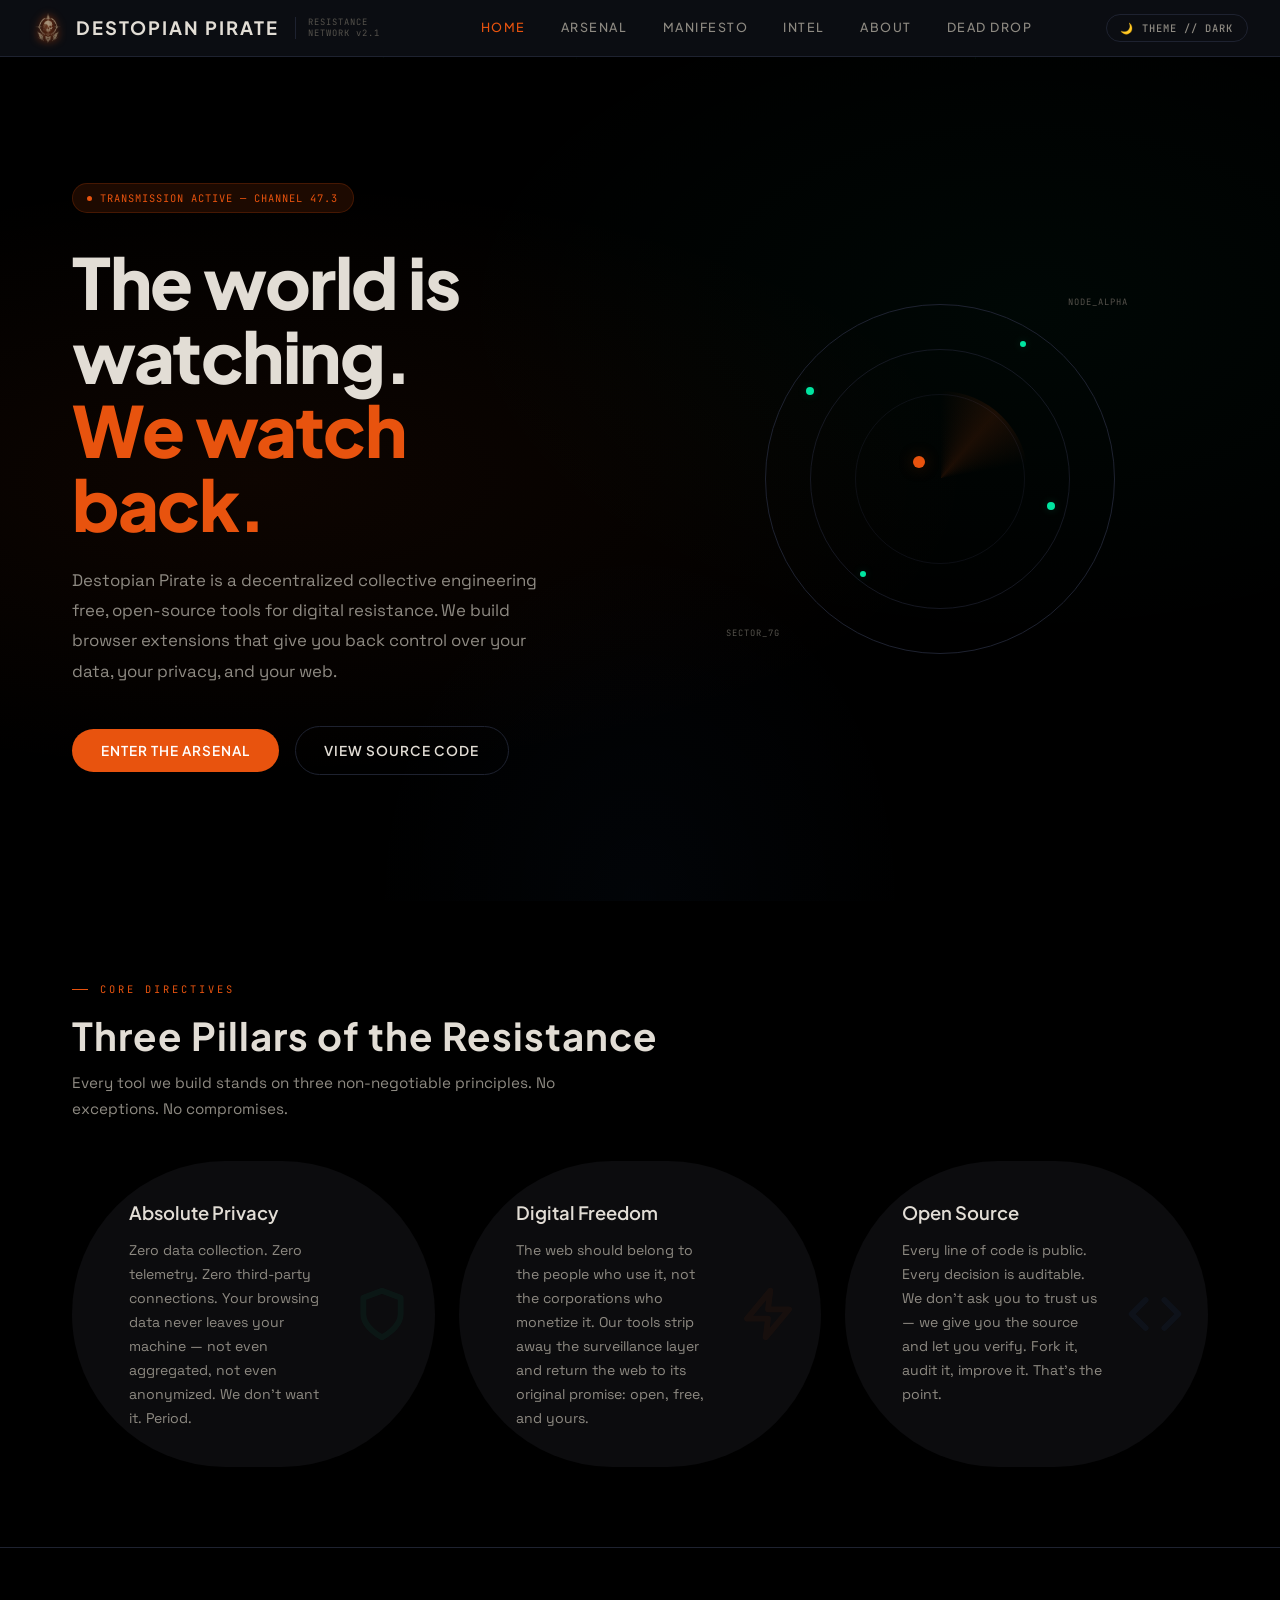
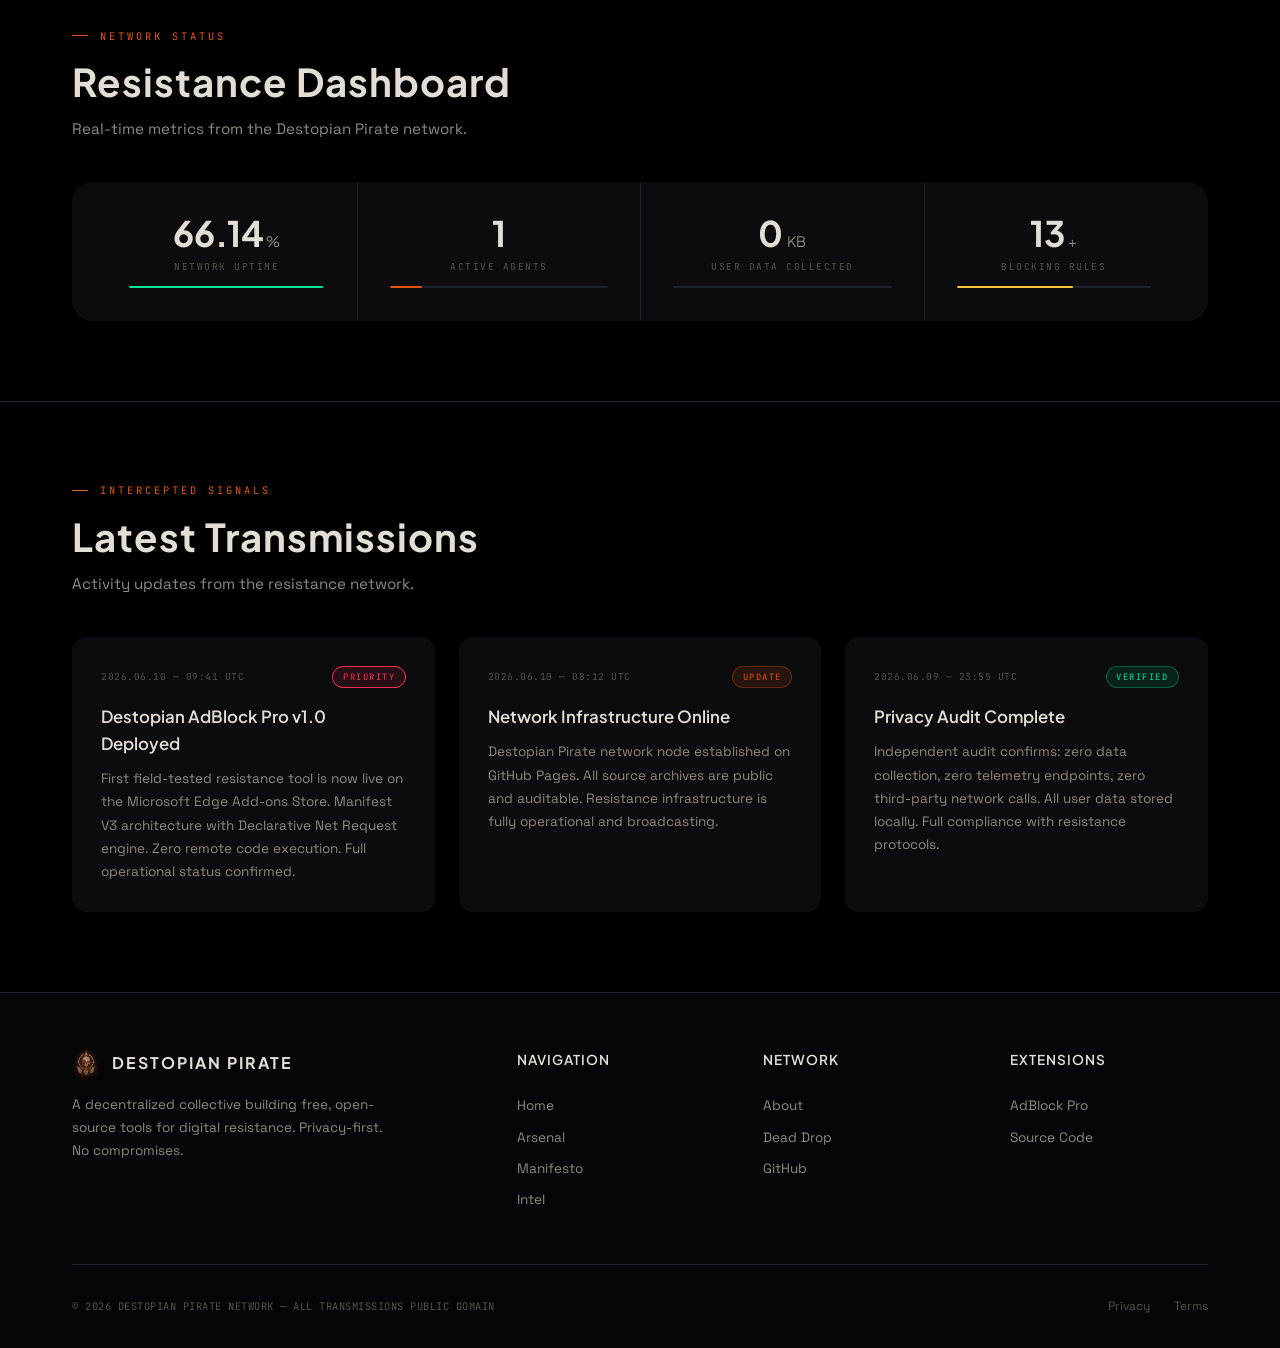
==== commit 72876644: "Fix light theme toggler, background scanlines z-index, and restructure styles with cache busting" ====
--- a/docs/index.html
+++ b/docs/index.html
@@ -5,7 +5,7 @@
     <meta name="viewport" content="width=device-width, initial-scale=1.0">
     <title>Destopian Pirate — The World Is Watching. We Watch Back.</title>
     <meta name="description" content="Destopian Pirate: A decentralized collective building free, open-source resistance tools for digital self-defense. Privacy-first browser extensions.">
-    <link rel="stylesheet" href="style.css">
+    <link rel="stylesheet" href="style.css?v=3">
 </head>
 <body>
 
@@ -25,18 +25,18 @@
         <button class="mobile-toggle" id="mobile-toggle" aria-label="Toggle navigation">☰ MENU</button>
 
         <div class="channel-strip" id="channel-strip">
-            <button class="ch-btn active" data-page="home"><span class="ch-num">01</span> Home</button>
-            <button class="ch-btn" data-page="extensions"><span class="ch-num">02</span> Arsenal</button>
-            <button class="ch-btn" data-page="manifesto"><span class="ch-num">03</span> Manifesto</button>
-            <button class="ch-btn" data-page="intel"><span class="ch-num">04</span> Intel</button>
-            <button class="ch-btn" data-page="about"><span class="ch-num">05</span> About</button>
-            <button class="ch-btn" data-page="deaddrop"><span class="ch-num">06</span> Dead Drop</button>
-        </div>
-
-        <div class="sys-indicators">
-            <div class="sys-dot">ONLINE</div>
-            <div class="sys-dot">ENCRYPTED</div>
-        </div>
+            <button class="ch-btn active" data-page="home">Home</button>
+            <button class="ch-btn" data-page="extensions">Arsenal</button>
+            <button class="ch-btn" data-page="manifesto">Manifesto</button>
+            <button class="ch-btn" data-page="intel">Intel</button>
+            <button class="ch-btn" data-page="about">About</button>
+            <button class="ch-btn" data-page="deaddrop">Dead Drop</button>
+        </div>
+
+        <button class="theme-toggle" id="theme-toggle" aria-label="Toggle Theme">
+            <span class="theme-icon">🌙</span>
+            <span class="theme-label">THEME // DARK</span>
+        </button>
     </div>
 </nav>
 
@@ -96,19 +96,32 @@
             </p>
             <div class="pillars-grid">
                 <div class="pillar-card">
-                    <div class="pillar-icon privacy">🛡</div>
-                    <h3>Absolute Privacy</h3>
-                    <p>Zero data collection. Zero telemetry. Zero third-party connections. Your browsing data never leaves your machine — not even aggregated, not even anonymized. We don't want it. Period.</p>
+                    <div class="pillar-info-wrap">
+                        <h3>Absolute Privacy</h3>
+                        <p>Zero data collection. Zero telemetry. Zero third-party connections. Your browsing data never leaves your machine — not even aggregated, not even anonymized. We don't want it. Period.</p>
+                    </div>
+                    <svg class="pillar-bg-svg privacy-svg" viewBox="0 0 24 24" fill="none" stroke="currentColor" stroke-width="2.5" stroke-linecap="round" stroke-linejoin="round">
+                        <path d="M12 22s8-4 8-10V5l-8-3-8 3v7c0 6 8 10 8 10z"/>
+                    </svg>
                 </div>
                 <div class="pillar-card">
-                    <div class="pillar-icon freedom">⚡</div>
-                    <h3>Digital Freedom</h3>
-                    <p>The web should belong to the people who use it, not the corporations who monetize it. Our tools strip away the surveillance layer and return the web to its original promise: open, free, and yours.</p>
+                    <div class="pillar-info-wrap">
+                        <h3>Digital Freedom</h3>
+                        <p>The web should belong to the people who use it, not the corporations who monetize it. Our tools strip away the surveillance layer and return the web to its original promise: open, free, and yours.</p>
+                    </div>
+                    <svg class="pillar-bg-svg freedom-svg" viewBox="0 0 24 24" fill="none" stroke="currentColor" stroke-width="2.5" stroke-linecap="round" stroke-linejoin="round">
+                        <polygon points="13 2 3 14 12 14 11 22 21 10 12 10 13 2"/>
+                    </svg>
                 </div>
                 <div class="pillar-card">
-                    <div class="pillar-icon opensource">⌘</div>
-                    <h3>Open Source</h3>
-                    <p>Every line of code is public. Every decision is auditable. We don't ask you to trust us — we give you the source and let you verify. Fork it, audit it, improve it. That's the point.</p>
+                    <div class="pillar-info-wrap">
+                        <h3>Open Source</h3>
+                        <p>Every line of code is public. Every decision is auditable. We don't ask you to trust us — we give you the source and let you verify. Fork it, audit it, improve it. That's the point.</p>
+                    </div>
+                    <svg class="pillar-bg-svg opensource-svg" viewBox="0 0 24 24" fill="none" stroke="currentColor" stroke-width="2.5" stroke-linecap="round" stroke-linejoin="round">
+                        <polyline points="16 18 22 12 16 6"/>
+                        <polyline points="8 6 2 12 8 18"/>
+                    </svg>
                 </div>
             </div>
         </div>
@@ -212,32 +225,55 @@
                     <div class="section-eyebrow" style="margin-bottom: 1.5rem;">Capabilities</div>
                     <div class="ext-features-grid">
                         <div class="ext-feature">
-                            <div class="ext-feature-icon">🎯</div>
-                            <div>
+                            <div class="ext-feature-info-wrap">
                                 <h5>Network-Level Blocking</h5>
                                 <p>Intercepts and neutralizes ad requests before they consume bandwidth or render on the page. Zero visual flicker.</p>
                             </div>
+                            <svg class="ext-feature-bg-svg" viewBox="0 0 24 24" fill="none" stroke="currentColor" stroke-width="2.5" stroke-linecap="round" stroke-linejoin="round">
+                                <circle cx="12" cy="12" r="10"/>
+                                <line x1="22" y1="12" x2="18" y2="12"/>
+                                <line x1="6" y1="12" x2="2" y2="12"/>
+                                <line x1="12" y1="6" x2="12" y2="2"/>
+                                <line x1="12" y1="22" x2="12" y2="18"/>
+                            </svg>
                         </div>
                         <div class="ext-feature">
-                            <div class="ext-feature-icon">📊</div>
-                            <div>
+                            <div class="ext-feature-info-wrap">
                                 <h5>Real-Time Dashboard</h5>
                                 <p>Live statistics showing blocked requests per session. Monitor exactly what's being neutralized in real time.</p>
                             </div>
+                            <svg class="ext-feature-bg-svg" viewBox="0 0 24 24" fill="none" stroke="currentColor" stroke-width="2.5" stroke-linecap="round" stroke-linejoin="round">
+                                <line x1="18" y1="20" x2="18" y2="10"/>
+                                <line x1="12" y1="20" x2="12" y2="4"/>
+                                <line x1="6" y1="20" x2="6" y2="14"/>
+                            </svg>
                         </div>
                         <div class="ext-feature">
-                            <div class="ext-feature-icon">⚙️</div>
-                            <div>
+                            <div class="ext-feature-info-wrap">
                                 <h5>Smart Whitelisting</h5>
                                 <p>Surgically disable blocking on trusted domains without compromising protection everywhere else. One-click toggle.</p>
                             </div>
+                            <svg class="ext-feature-bg-svg" viewBox="0 0 24 24" fill="none" stroke="currentColor" stroke-width="2.5" stroke-linecap="round" stroke-linejoin="round">
+                                <line x1="4" y1="21" x2="4" y2="14"/>
+                                <line x1="4" y1="10" x2="4" y2="3"/>
+                                <line x1="12" y1="21" x2="12" y2="12"/>
+                                <line x1="12" y1="8" x2="12" y2="3"/>
+                                <line x1="20" y1="21" x2="20" y2="16"/>
+                                <line x1="20" y1="12" x2="20" y2="3"/>
+                                <line x1="1" y1="14" x2="7" y2="14"/>
+                                <line x1="9" y1="8" x2="15" y2="8"/>
+                                <line x1="17" y1="16" x2="23" y2="16"/>
+                            </svg>
                         </div>
                         <div class="ext-feature">
-                            <div class="ext-feature-icon">🔒</div>
-                            <div>
+                            <div class="ext-feature-info-wrap">
                                 <h5>Zero Data Collection</h5>
                                 <p>No telemetry, no analytics, no phone-home behavior. All configuration stored locally in your browser.</p>
                             </div>
+                            <svg class="ext-feature-bg-svg" viewBox="0 0 24 24" fill="none" stroke="currentColor" stroke-width="2.5" stroke-linecap="round" stroke-linejoin="round">
+                                <path d="M17.94 17.94A10.07 10.07 0 0 1 12 20c-7 0-11-8-11-8a18.45 18.45 0 0 1 5.06-5.94M9.9 4.24A9.12 9.12 0 0 1 12 4c7 0 11 8 11 8a18.5 18.5 0 0 1-2.16 3.19m-6.72-1.07a3 3 0 1 1-4.24-4.24"/>
+                                <line x1="1" y1="1" x2="23" y2="23"/>
+                            </svg>
                         </div>
                     </div>
 
@@ -575,19 +611,33 @@
             <p class="section-subtitle" style="margin-bottom: 2.5rem;">The tools and standards behind the resistance.</p>
             <div class="tech-grid">
                 <div class="tech-card">
-                    <div class="tech-card-icon">📋</div>
-                    <h5>Manifest V3</h5>
-                    <p>Built on Chrome's latest extension platform from the ground up. No legacy migration, no compatibility hacks. Native declarative architecture.</p>
+                    <div class="tech-info-wrap">
+                        <h5>Manifest V3</h5>
+                        <p>Built on Chrome's latest extension platform from the ground up. No legacy migration, no compatibility hacks. Native declarative architecture.</p>
+                    </div>
+                    <svg class="tech-bg-svg" viewBox="0 0 24 24" fill="none" stroke="currentColor" stroke-width="2" stroke-linecap="round" stroke-linejoin="round">
+                        <path d="M12 2L2 7l10 5 10-5-10-5zM2 17l10 5 10-5M2 12l10 5 10-5"/>
+                    </svg>
                 </div>
                 <div class="tech-card">
-                    <div class="tech-card-icon">🔥</div>
-                    <h5>Declarative Net Request</h5>
-                    <p>Blocking rules execute in the browser's network stack itself — faster than JavaScript-based filtering and more resistant to anti-adblock circumvention.</p>
+                    <div class="tech-info-wrap">
+                        <h5>Declarative Net Request</h5>
+                        <p>Blocking rules execute in the browser's network stack itself — faster than JavaScript-based filtering and more resistant to anti-adblock circumvention.</p>
+                    </div>
+                    <svg class="tech-bg-svg" viewBox="0 0 24 24" fill="none" stroke="currentColor" stroke-width="2" stroke-linecap="round" stroke-linejoin="round">
+                        <path d="M12 22s8-4 8-10V5l-8-3-8 3v7c0 6 8 10 8 10z"/>
+                        <path d="m9 11 2 2 4-4"/>
+                    </svg>
                 </div>
                 <div class="tech-card">
-                    <div class="tech-card-icon">⚡</div>
-                    <h5>Service Workers</h5>
-                    <p>Event-driven background processing. No persistent background page consuming memory. Activates only when needed, sleeps when idle.</p>
+                    <div class="tech-info-wrap">
+                        <h5>Service Workers</h5>
+                        <p>Event-driven background processing. No persistent background page consuming memory. Activates only when needed, sleeps when idle.</p>
+                    </div>
+                    <svg class="tech-bg-svg" viewBox="0 0 24 24" fill="none" stroke="currentColor" stroke-width="2" stroke-linecap="round" stroke-linejoin="round">
+                        <circle cx="12" cy="12" r="3"/>
+                        <path d="M19.4 15a1.65 1.65 0 0 0 .33 1.82l.06.06a2 2 0 1 1-2.83 2.83l-.06-.06a1.65 1.65 0 0 0-1.82-.33 1.65 1.65 0 0 0-1 1.51V21a2 2 0 0 1-4 0v-.09A1.65 1.65 0 0 0 9 19.4a1.65 1.65 0 0 0-1.82.33l-.06.06a2 2 0 1 1-2.83-2.83l.06-.06a1.65 1.65 0 0 0 .33-1.82 1.65 1.65 0 0 0-1.51-1H3a2 2 0 0 1 0-4h.09A1.65 1.65 0 0 0 4.6 9a1.65 1.65 0 0 0-.33-1.82l-.06-.06a2 2 0 1 1 2.83-2.83l.06.06a1.65 1.65 0 0 0 1.82.33H9a1.65 1.65 0 0 0 1-1.51V3a2 2 0 0 1 4 0v.09a1.65 1.65 0 0 0 1 1.51 1.65 1.65 0 0 0 1.82-.33l.06-.06a2 2 0 1 1 2.83 2.83l-.06.06a1.65 1.65 0 0 0-.33 1.82V9a1.65 1.65 0 0 0 1.51 1H21a2 2 0 0 1 0 4h-.09a1.65 1.65 0 0 0-1.51 1z"/>
+                    </svg>
                 </div>
             </div>
         </div>
@@ -607,36 +657,49 @@
 
             <div class="contact-grid">
                 <div class="contact-card">
-                    <div class="contact-icon">💻</div>
-                    <div>
+                    <div class="contact-info-wrap">
                         <h4>Source Archives</h4>
                         <p>All code, documentation, and project files are maintained on GitHub. Open for audit, forking, and contribution.</p>
                         <p style="margin-top: 0.5rem;"><a href="https://github.com/destopianpirate" target="_blank" rel="noopener">github.com/destopianpirate</a></p>
                     </div>
+                    <svg class="contact-bg-svg" viewBox="0 0 24 24" fill="none" stroke="currentColor" stroke-width="2" stroke-linecap="round" stroke-linejoin="round">
+                        <polyline points="16 18 22 12 16 6"/>
+                        <polyline points="8 6 2 12 8 18"/>
+                    </svg>
                 </div>
                 <div class="contact-card">
-                    <div class="contact-icon">🐛</div>
-                    <div>
+                    <div class="contact-info-wrap">
                         <h4>Bug Reports</h4>
                         <p>Found something broken? Report it through GitHub Issues on the relevant repository. Include reproduction steps and browser version.</p>
                         <p style="margin-top: 0.5rem;"><a href="https://github.com/destopianpirate/destopian-adblocker/issues" target="_blank" rel="noopener">Submit an Issue</a></p>
                     </div>
+                    <svg class="contact-bg-svg" viewBox="0 0 24 24" fill="none" stroke="currentColor" stroke-width="2" stroke-linecap="round" stroke-linejoin="round">
+                        <rect width="8" height="14" x="8" y="6" rx="4"/>
+                        <path d="m19 7-3 2M5 7l3 2m-4 5h4m12 0h-4m-3 4 3 2m-9-2-3 2M12 2v4"/>
+                    </svg>
                 </div>
                 <div class="contact-card">
-                    <div class="contact-icon">🔀</div>
-                    <div>
+                    <div class="contact-info-wrap">
                         <h4>Contribute</h4>
                         <p>Want to join the resistance? Fork a repository, make improvements, and submit a pull request. All contributions are reviewed and welcomed.</p>
                         <p style="margin-top: 0.5rem;"><a href="https://github.com/destopianpirate/destopian-adblocker" target="_blank" rel="noopener">Fork the Code</a></p>
                     </div>
+                    <svg class="contact-bg-svg" viewBox="0 0 24 24" fill="none" stroke="currentColor" stroke-width="2" stroke-linecap="round" stroke-linejoin="round">
+                        <circle cx="18" cy="18" r="3"/>
+                        <circle cx="6" cy="6" r="3"/>
+                        <circle cx="6" cy="18" r="3"/>
+                        <path d="M18 15V9a4 4 0 0 0-4-4H9M6 9v6"/>
+                    </svg>
                 </div>
                 <div class="contact-card">
-                    <div class="contact-icon">📡</div>
-                    <div>
+                    <div class="contact-info-wrap">
                         <h4>Watch the Signals</h4>
                         <p>Star and watch our GitHub repositories to receive notifications about new releases, updates, and tools as they drop.</p>
                         <p style="margin-top: 0.5rem;"><a href="https://github.com/destopianpirate" target="_blank" rel="noopener">Follow on GitHub</a></p>
                     </div>
+                    <svg class="contact-bg-svg" viewBox="0 0 24 24" fill="none" stroke="currentColor" stroke-width="2" stroke-linecap="round" stroke-linejoin="round">
+                        <path d="M4.9 19.1C1 15.2 1 8.8 4.9 4.9M19.1 4.9c3.9 3.9 3.9 10.2 0 14.1M7.7 16.3c-2.4-2.4-2.4-6.2 0-8.6M16.3 7.7c2.4 2.4 2.4 6.2 0 8.6M12 12m-1 0a1 1 0 1 0 2 0 1 1 0 1 0-2 0"/>
+                    </svg>
                 </div>
             </div>
         </div>
@@ -732,6 +795,6 @@
     </div>
 </footer>
 
-<script src="script.js"></script>
+<script src="script.js?v=3"></script>
 </body>
 </html>
--- a/docs/style.css
+++ b/docs/style.css
@@ -3,1664 +3,11 @@
    "The world is watching. We watch back."
    ═══════════════════════════════════════════════════ */
 
-@import url('https://fonts.googleapis.com/css2?family=Rajdhani:wght@300;400;500;600;700&family=Space+Grotesk:wght@300;400;500;600;700&family=JetBrains+Mono:wght@300;400;500;700&display=swap');
-
-:root {
-  --void: #07080c;
-  --deep: #0c0e14;
-  --panel: #10131a;
-  --surface: #161a24;
-  --raised: #1c2130;
-  --elevated: #242938;
-
-  --ember: #e8530e;
-  --ember-soft: rgba(232,83,14,0.12);
-  --ember-glow: rgba(232,83,14,0.25);
-  --signal: #00e5a0;
-  --signal-soft: rgba(0,229,160,0.1);
-  --signal-glow: rgba(0,229,160,0.2);
-  --alert: #ff2d55;
-  --alert-soft: rgba(255,45,85,0.1);
-  --cold: #3a8bfd;
-  --cold-soft: rgba(58,139,253,0.1);
-  --gold: #ffc53d;
-
-  --text-primary: #e2ddd5;
-  --text-secondary: #8e8a82;
-  --text-tertiary: #55524c;
-  --text-inverse: #07080c;
-
-  --border: #1e2230;
-  --border-hover: #2a3040;
-  --border-accent: #3a2010;
-
-  --font-display: 'Rajdhani', sans-serif;
-  --font-body: 'Space Grotesk', sans-serif;
-  --font-mono: 'JetBrains Mono', monospace;
-
-  --radius-sm: 2px;
-  --radius-md: 4px;
-  --radius-lg: 8px;
-}
-
-*, *::before, *::after {
-  margin: 0; padding: 0; box-sizing: border-box;
-}
-
-html { scroll-behavior: smooth; font-size: 16px; }
-
-body {
-  background: var(--void);
-  color: var(--text-primary);
-  font-family: var(--font-body);
-  line-height: 1.6;
-  overflow-x: hidden;
-  min-height: 100vh;
-}
-
-::-webkit-scrollbar { width: 5px; }
-::-webkit-scrollbar-track { background: var(--void); }
-::-webkit-scrollbar-thumb { background: #2a2a2a; }
-::-webkit-scrollbar-thumb:hover { background: var(--ember); }
-
-a { color: inherit; text-decoration: none; }
-img { max-width: 100%; display: block; }
-
-/* ═══ RAIN EFFECT ═══ */
-.rain-container {
-  position: fixed;
-  inset: 0;
-  pointer-events: none;
-  z-index: 0;
-  overflow: hidden;
-  opacity: 0.08;
-}
-
-.rain-drop {
-  position: absolute;
-  width: 1px;
-  background: linear-gradient(to bottom, transparent, var(--signal));
-  animation: rain-fall linear infinite;
-  opacity: 0.6;
-}
-
-@keyframes rain-fall {
-  0% { transform: translateY(-100px); }
-  100% { transform: translateY(100vh); }
-}
-
-/* ═══ SCANLINES ═══ */
-.scanlines {
-  position: fixed;
-  inset: 0;
-  pointer-events: none;
-  z-index: 9998;
-  background: repeating-linear-gradient(
-    0deg, transparent, transparent 2px,
-    rgba(0,0,0,0.015) 2px, rgba(0,0,0,0.015) 4px
-  );
-}
-
-/* ═══ TOP COMMAND BAR ═══ */
-.command-bar {
-  position: sticky;
-  top: 0;
-  z-index: 1000;
-  background: rgba(12,14,20,0.95);
-  backdrop-filter: blur(20px);
-  border-bottom: 1px solid var(--border);
-}
-
-.command-bar-inner {
-  max-width: 1400px;
-  margin: 0 auto;
-  display: flex;
-  align-items: center;
-  padding: 0 2rem;
-  height: 56px;
-  gap: 2rem;
-}
-
-.brand {
-  display: flex;
-  align-items: center;
-  gap: 0.75rem;
-  flex-shrink: 0;
-  cursor: pointer;
-}
-
-.brand-sigil {
-  width: 32px;
-  height: 32px;
-  background: var(--ember);
-  display: flex;
-  align-items: center;
-  justify-content: center;
-  font-family: var(--font-display);
-  font-weight: 700;
-  font-size: 0.9rem;
-  color: white;
-  clip-path: polygon(50% 0%, 100% 25%, 100% 75%, 50% 100%, 0% 75%, 0% 25%);
-}
-
-.brand-logo {
-  width: 32px;
-  height: 32px;
-  object-fit: contain;
-  filter: drop-shadow(0 0 4px var(--ember));
-}
-
-.brand-logo-small {
-  width: 28px;
-  height: 28px;
-  object-fit: contain;
-  filter: drop-shadow(0 0 3px var(--ember));
-}
-
-.brand-name {
-  font-family: var(--font-display);
-  font-weight: 700;
-  font-size: 1.15rem;
-  letter-spacing: 2px;
-  text-transform: uppercase;
-  color: var(--text-primary);
-}
-
-.brand-tag {
-  font-family: var(--font-mono);
-  font-size: 0.55rem;
-  color: var(--text-tertiary);
-  letter-spacing: 1px;
-  border-left: 1px solid var(--border);
-  padding-left: 0.75rem;
-  margin-left: 0.25rem;
-  line-height: 1.2;
-}
-
-/* Channel Selector / Nav Tabs */
-.channel-strip {
-  display: flex;
-  gap: 0;
-  margin-left: auto;
-  height: 56px;
-}
-
-.ch-btn {
-  background: transparent;
-  border: none;
-  border-bottom: 2px solid transparent;
-  color: var(--text-secondary);
-  font-family: var(--font-display);
-  font-size: 0.78rem;
-  font-weight: 500;
-  letter-spacing: 1.5px;
-  text-transform: uppercase;
-  padding: 0 1.1rem;
-  height: 100%;
-  cursor: pointer;
-  transition: all 0.25s ease;
-  display: flex;
-  align-items: center;
-  gap: 0.5rem;
-  position: relative;
-  white-space: nowrap;
-}
-
-.ch-btn .ch-num {
-  font-family: var(--font-mono);
-  font-size: 0.55rem;
-  color: var(--text-tertiary);
-  opacity: 0.5;
-}
-
-.ch-btn:hover {
-  color: var(--text-primary);
-  background: rgba(255,255,255,0.02);
-}
-
-.ch-btn.active {
-  color: var(--ember);
-  border-bottom-color: var(--ember);
-}
-
-.ch-btn.active .ch-num {
-  color: var(--ember);
-  opacity: 0.7;
-}
-
-.sys-indicators {
-  display: flex;
-  align-items: center;
-  gap: 1.25rem;
-  margin-left: 1.5rem;
-  flex-shrink: 0;
-}
-
-.sys-dot {
-  display: flex;
-  align-items: center;
-  gap: 0.4rem;
-  font-family: var(--font-mono);
-  font-size: 0.6rem;
-  color: var(--text-tertiary);
-  letter-spacing: 0.5px;
-}
-
-.sys-dot::before {
-  content: '';
-  width: 5px;
-  height: 5px;
-  border-radius: 50%;
-  background: var(--signal);
-  box-shadow: 0 0 6px var(--signal);
-  animation: sys-pulse 3s ease infinite;
-}
-
-@keyframes sys-pulse {
-  0%,100% { opacity: 1; }
-  50% { opacity: 0.3; }
-}
-
-/* Mobile Menu Toggle */
-.mobile-toggle {
-  display: none;
-  background: transparent;
-  border: 1px solid var(--border);
-  color: var(--text-primary);
-  padding: 0.4rem 0.6rem;
-  font-family: var(--font-mono);
-  font-size: 0.75rem;
-  cursor: pointer;
-  margin-left: auto;
-}
-
-/* ═══ PAGE SYSTEM ═══ */
-.page-view { display: none; }
-.page-view.active { display: block; animation: fade-up 0.4s ease forwards; }
-
-@keyframes fade-up {
-  from { opacity: 0; transform: translateY(12px); }
-  to { opacity: 1; transform: translateY(0); }
-}
-
-/* ═══ SHARED LAYOUT ═══ */
-.container {
-  max-width: 1200px;
-  margin: 0 auto;
-  padding: 0 2rem;
-}
-
-.section {
-  padding: 5rem 0;
-  position: relative;
-}
-
-.section + .section {
-  border-top: 1px solid var(--border);
-}
-
-.section-eyebrow {
-  font-family: var(--font-mono);
-  font-size: 0.65rem;
-  letter-spacing: 3px;
-  text-transform: uppercase;
-  color: var(--ember);
-  margin-bottom: 1rem;
-  display: flex;
-  align-items: center;
-  gap: 0.75rem;
-}
-
-.section-eyebrow::before {
-  content: '';
-  width: 16px;
-  height: 1px;
-  background: var(--ember);
-}
-
-.section-title {
-  font-family: var(--font-display);
-  font-size: clamp(1.75rem, 3vw, 2.5rem);
-  font-weight: 700;
-  letter-spacing: 1px;
-  color: var(--text-primary);
-  margin-bottom: 0.75rem;
-  line-height: 1.15;
-}
-
-.section-subtitle {
-  font-size: 0.95rem;
-  color: var(--text-secondary);
-  max-width: 560px;
-  line-height: 1.7;
-}
-
-/* ═══ HERO (HOME) ═══ */
-.hero {
-  min-height: calc(100vh - 56px);
-  display: flex;
-  align-items: center;
-  position: relative;
-  overflow: hidden;
-}
-
-.hero::before {
-  content: '';
-  position: absolute;
-  inset: 0;
-  background:
-    radial-gradient(ellipse at 20% 50%, rgba(232,83,14,0.06) 0%, transparent 50%),
-    radial-gradient(ellipse at 80% 30%, rgba(0,229,160,0.03) 0%, transparent 40%),
-    radial-gradient(ellipse at 50% 100%, rgba(58,139,253,0.03) 0%, transparent 30%);
-  pointer-events: none;
-}
-
-.hero-grid {
-  display: grid;
-  grid-template-columns: 1fr 1fr;
-  gap: 4rem;
-  align-items: center;
-  padding: 4rem 0;
-}
-
-.hero-content { position: relative; z-index: 1; }
-
-.hero-badge {
-  display: inline-flex;
-  align-items: center;
-  gap: 0.5rem;
-  background: var(--ember-soft);
-  border: 1px solid rgba(232,83,14,0.2);
-  padding: 0.35rem 0.9rem;
-  border-radius: var(--radius-sm);
-  font-family: var(--font-mono);
-  font-size: 0.65rem;
-  color: var(--ember);
-  letter-spacing: 1px;
-  text-transform: uppercase;
-  margin-bottom: 2rem;
-}
-
-.hero-badge-dot {
-  width: 5px;
-  height: 5px;
-  background: var(--ember);
-  border-radius: 50%;
-  animation: sys-pulse 2s ease infinite;
-}
-
-.hero h1 {
-  font-family: var(--font-display);
-  font-size: clamp(2.5rem, 5.5vw, 4.5rem);
-  font-weight: 700;
-  line-height: 1.05;
-  letter-spacing: -0.5px;
-  margin-bottom: 1.5rem;
-}
-
-.hero h1 .line-accent {
-  color: var(--ember);
-  display: block;
-}
-
-.hero-desc {
-  font-size: 1.05rem;
-  color: var(--text-secondary);
-  line-height: 1.8;
-  max-width: 480px;
-  margin-bottom: 2.5rem;
-}
-
-.hero-actions {
-  display: flex;
-  gap: 1rem;
-  align-items: center;
-}
-
-/* Buttons */
-.btn {
-  display: inline-flex;
-  align-items: center;
-  gap: 0.5rem;
-  font-family: var(--font-display);
-  font-weight: 600;
-  font-size: 0.85rem;
-  letter-spacing: 1px;
-  text-transform: uppercase;
-  padding: 0.8rem 1.6rem;
-  border-radius: var(--radius-sm);
-  cursor: pointer;
-  transition: all 0.25s ease;
-  border: none;
-  text-decoration: none;
-}
-
-.btn-primary {
-  background: var(--ember);
-  color: white;
-}
-.btn-primary:hover {
-  background: #ff6520;
-  box-shadow: 0 4px 24px rgba(232,83,14,0.3);
-  transform: translateY(-1px);
-}
-
-.btn-outline {
-  background: transparent;
-  color: var(--text-primary);
-  border: 1px solid var(--border);
-}
-.btn-outline:hover {
-  border-color: var(--text-secondary);
-  background: rgba(255,255,255,0.03);
-}
-
-.btn-sm {
-  font-size: 0.75rem;
-  padding: 0.6rem 1.2rem;
-}
-
-/* Hero Visual — Radar/Network Visualization */
-.hero-visual {
-  position: relative;
-  display: flex;
-  align-items: center;
-  justify-content: center;
-  height: 460px;
-}
-
-.radar-ring {
-  position: absolute;
-  border: 1px solid var(--border);
-  border-radius: 50%;
-  animation: radar-spin 20s linear infinite;
-}
-
-.radar-ring:nth-child(1) { width: 350px; height: 350px; }
-.radar-ring:nth-child(2) { width: 260px; height: 260px; opacity: 0.7; animation-duration: 15s; animation-direction: reverse; }
-.radar-ring:nth-child(3) { width: 170px; height: 170px; opacity: 0.4; animation-duration: 25s; }
-
-@keyframes radar-spin {
-  to { transform: rotate(360deg); }
-}
-
-.radar-sweep {
-  position: absolute;
-  width: 175px;
-  height: 175px;
-  background: conic-gradient(from 0deg, transparent 0deg, var(--ember-soft) 40deg, transparent 80deg);
-  border-radius: 50%;
-  animation: radar-spin 4s linear infinite;
-}
-
-.radar-node {
-  position: absolute;
-  width: 8px;
-  height: 8px;
-  background: var(--signal);
-  border-radius: 50%;
-  box-shadow: 0 0 10px var(--signal-glow);
-  animation: node-blink 3s ease infinite;
-}
-
-.radar-node:nth-child(5) { top: 30%; left: 25%; animation-delay: 0.5s; }
-.radar-node:nth-child(6) { top: 55%; left: 70%; animation-delay: 1.2s; }
-.radar-node:nth-child(7) { top: 20%; left: 65%; animation-delay: 0.8s; width: 6px; height: 6px; }
-.radar-node:nth-child(8) { top: 70%; left: 35%; animation-delay: 2.1s; width: 6px; height: 6px; }
-.radar-node:nth-child(9) { top: 45%; left: 45%; animation-delay: 0s; width: 12px; height: 12px; background: var(--ember); box-shadow: 0 0 16px var(--ember-glow); }
-
-@keyframes node-blink {
-  0%,100% { opacity: 1; }
-  50% { opacity: 0.3; }
-}
-
-.radar-label {
-  position: absolute;
-  font-family: var(--font-mono);
-  font-size: 0.55rem;
-  color: var(--text-tertiary);
-  letter-spacing: 1px;
-}
-
-.radar-label:nth-of-type(1) { top: 10%; right: 15%; }
-.radar-label:nth-of-type(2) { bottom: 15%; left: 10%; }
-
-/* ═══ PILLARS ═══ */
-.pillars-grid {
-  display: grid;
-  grid-template-columns: repeat(3, 1fr);
-  gap: 1.5rem;
-}
-
-.pillar-card {
-  background: var(--panel);
-  border: 1px solid var(--border);
-  border-radius: var(--radius-md);
-  padding: 2rem;
-  transition: all 0.3s ease;
-  position: relative;
-  overflow: hidden;
-}
-
-.pillar-card:hover {
-  border-color: var(--border-hover);
-  transform: translateY(-3px);
-  box-shadow: 0 8px 32px rgba(0,0,0,0.3);
-}
-
-.pillar-card::after {
-  content: '';
-  position: absolute;
-  top: 0;
-  left: 0;
-  width: 100%;
-  height: 2px;
-  background: var(--ember);
-  opacity: 0;
-  transition: opacity 0.3s;
-}
-
-.pillar-card:hover::after { opacity: 1; }
-
-.pillar-icon {
-  width: 44px;
-  height: 44px;
-  display: flex;
-  align-items: center;
-  justify-content: center;
-  font-size: 1.3rem;
-  margin-bottom: 1.25rem;
-  border-radius: var(--radius-md);
-}
-
-.pillar-icon.privacy { background: var(--signal-soft); color: var(--signal); }
-.pillar-icon.freedom { background: var(--ember-soft); color: var(--ember); }
-.pillar-icon.opensource { background: var(--cold-soft); color: var(--cold); }
-
-.pillar-card h3 {
-  font-family: var(--font-display);
-  font-size: 1.15rem;
-  font-weight: 600;
-  margin-bottom: 0.75rem;
-  color: var(--text-primary);
-}
-
-.pillar-card p {
-  font-size: 0.88rem;
-  color: var(--text-secondary);
-  line-height: 1.7;
-}
-
-/* ═══ STATS DASHBOARD ═══ */
-.stats-strip {
-  display: grid;
-  grid-template-columns: repeat(4, 1fr);
-  gap: 0;
-  background: var(--panel);
-  border: 1px solid var(--border);
-  border-radius: var(--radius-md);
-  overflow: hidden;
-}
-
-.stat-cell {
-  padding: 2rem;
-  text-align: center;
-  position: relative;
-}
-
-.stat-cell + .stat-cell {
-  border-left: 1px solid var(--border);
-}
-
-.stat-value {
-  font-family: var(--font-display);
-  font-size: 2.2rem;
-  font-weight: 700;
-  color: var(--text-primary);
-  line-height: 1;
-  margin-bottom: 0.5rem;
-}
-
-.stat-value .unit {
-  font-size: 0.9rem;
-  font-weight: 400;
-  color: var(--text-secondary);
-  margin-left: 2px;
-}
-
-.stat-label {
-  font-family: var(--font-mono);
-  font-size: 0.6rem;
-  letter-spacing: 1.5px;
-  text-transform: uppercase;
-  color: var(--text-tertiary);
-}
-
-.stat-cell .stat-bar {
-  margin-top: 0.75rem;
-  height: 2px;
-  background: var(--border);
-  border-radius: 1px;
-  overflow: hidden;
-}
-
-.stat-cell .stat-bar-fill {
-  height: 100%;
-  border-radius: 1px;
-  transition: width 1.5s ease;
-}
-
-.stat-bar-fill.green { background: var(--signal); }
-.stat-bar-fill.orange { background: var(--ember); }
-.stat-bar-fill.blue { background: var(--cold); }
-.stat-bar-fill.gold { background: var(--gold); }
-
-/* ═══ SIGNAL CARDS (News) ═══ */
-.signal-feed {
-  display: grid;
-  grid-template-columns: repeat(3, 1fr);
-  gap: 1.5rem;
-}
-
-.signal-item {
-  background: var(--panel);
-  border: 1px solid var(--border);
-  border-radius: var(--radius-md);
-  padding: 1.75rem;
-  transition: all 0.3s ease;
-  cursor: default;
-}
-
-.signal-item:hover {
-  border-color: var(--border-hover);
-  transform: translateY(-2px);
-}
-
-.signal-header {
-  display: flex;
-  justify-content: space-between;
-  align-items: center;
-  margin-bottom: 1rem;
-}
-
-.signal-date {
-  font-family: var(--font-mono);
-  font-size: 0.6rem;
-  color: var(--text-tertiary);
-  letter-spacing: 0.5px;
-}
-
-.signal-tag {
-  font-family: var(--font-mono);
-  font-size: 0.55rem;
-  letter-spacing: 1.5px;
-  text-transform: uppercase;
-  padding: 0.2rem 0.6rem;
-  border-radius: var(--radius-sm);
-  border: 1px solid;
-}
-
-.signal-tag.critical { color: var(--alert); border-color: var(--alert); background: var(--alert-soft); }
-.signal-tag.update { color: var(--ember); border-color: rgba(232,83,14,0.3); background: var(--ember-soft); }
-.signal-tag.info { color: var(--signal); border-color: rgba(0,229,160,0.3); background: var(--signal-soft); }
-
-.signal-item h4 {
-  font-family: var(--font-display);
-  font-size: 1.05rem;
-  font-weight: 600;
-  margin-bottom: 0.6rem;
-  color: var(--text-primary);
-}
-
-.signal-item p {
-  font-size: 0.85rem;
-  color: var(--text-secondary);
-  line-height: 1.7;
-}
-
-/* ═══ EXTENSIONS PAGE ═══ */
-.ext-featured {
-  background: var(--panel);
-  border: 1px solid var(--border);
-  border-radius: var(--radius-md);
-  overflow: hidden;
-}
-
-.ext-featured-header {
-  background: linear-gradient(135deg, var(--surface), var(--raised));
-  padding: 2.5rem;
-  display: grid;
-  grid-template-columns: auto 1fr;
-  gap: 2.5rem;
-  align-items: start;
-}
-
-.ext-icon-frame {
-  width: 90px;
-  height: 90px;
-  background: var(--void);
-  border: 1px solid var(--border);
-  border-radius: var(--radius-lg);
-  display: flex;
-  align-items: center;
-  justify-content: center;
-  position: relative;
-}
-
-.ext-icon-frame img {
-  width: 56px;
-  height: 56px;
-}
-
-.ext-icon-frame::after {
-  content: '';
-  position: absolute;
-  inset: -4px;
-  border: 1px solid var(--border);
-  border-radius: calc(var(--radius-lg) + 4px);
-  opacity: 0.4;
-}
-
-.ext-meta h2 {
-  font-family: var(--font-display);
-  font-size: 1.75rem;
-  font-weight: 700;
-  margin-bottom: 0.3rem;
-}
-
-.ext-version-line {
-  font-family: var(--font-mono);
-  font-size: 0.65rem;
-  color: var(--text-tertiary);
-  letter-spacing: 1px;
-  margin-bottom: 1.25rem;
-  display: flex;
-  align-items: center;
-  gap: 0.75rem;
-}
-
-.ext-status-badge {
-  display: inline-flex;
-  align-items: center;
-  gap: 0.35rem;
-  color: var(--signal);
-  background: var(--signal-soft);
-  padding: 0.15rem 0.5rem;
-  border-radius: var(--radius-sm);
-}
-
-.ext-status-badge::before {
-  content: '';
-  width: 5px;
-  height: 5px;
-  background: var(--signal);
-  border-radius: 50%;
-}
-
-.ext-desc {
-  font-size: 0.95rem;
-  color: var(--text-secondary);
-  line-height: 1.8;
-  max-width: 600px;
-}
-
-.ext-featured-body {
-  padding: 2.5rem;
-}
-
-.ext-features-grid {
-  display: grid;
-  grid-template-columns: repeat(2, 1fr);
-  gap: 1.25rem;
-  margin-bottom: 2rem;
-}
-
-.ext-feature {
-  display: flex;
-  align-items: flex-start;
-  gap: 0.75rem;
-  padding: 1rem;
-  background: var(--surface);
-  border-radius: var(--radius-md);
-  border: 1px solid transparent;
-  transition: border-color 0.2s;
-}
-
-.ext-feature:hover { border-color: var(--border); }
-
-.ext-feature-icon {
-  flex-shrink: 0;
-  width: 28px;
-  height: 28px;
-  background: var(--ember-soft);
-  border-radius: var(--radius-sm);
-  display: flex;
-  align-items: center;
-  justify-content: center;
-  font-size: 0.85rem;
-  color: var(--ember);
-}
-
-.ext-feature h5 {
-  font-family: var(--font-display);
-  font-size: 0.9rem;
-  font-weight: 600;
-  margin-bottom: 0.3rem;
-}
-
-.ext-feature p {
-  font-size: 0.78rem;
-  color: var(--text-secondary);
-  line-height: 1.6;
-}
-
-.ext-stats-row {
-  display: grid;
-  grid-template-columns: repeat(4, 1fr);
-  gap: 1rem;
-  margin-bottom: 2rem;
-}
-
-.ext-stat {
-  background: var(--surface);
-  border-radius: var(--radius-md);
-  padding: 1rem;
-  text-align: center;
-}
-
-.ext-stat-val {
-  font-family: var(--font-display);
-  font-size: 1.6rem;
-  font-weight: 700;
-  color: var(--ember);
-}
-
-.ext-stat-label {
-  font-family: var(--font-mono);
-  font-size: 0.55rem;
-  letter-spacing: 1px;
-  text-transform: uppercase;
-  color: var(--text-tertiary);
-  margin-top: 0.25rem;
-}
-
-.ext-actions {
-  display: flex;
-  gap: 1rem;
-  padding-top: 0.5rem;
-}
-
-/* Coming Soon Extension */
-.ext-placeholder {
-  background: var(--panel);
-  border: 1px dashed var(--border);
-  border-radius: var(--radius-md);
-  padding: 3rem 2rem;
-  text-align: center;
-  opacity: 0.6;
-  transition: opacity 0.3s;
-  margin-top: 1.5rem;
-}
-
-.ext-placeholder:hover { opacity: 0.8; }
-
-.ext-placeholder-icon {
-  width: 48px;
-  height: 48px;
-  margin: 0 auto 1.25rem;
-  border: 1px dashed var(--border);
-  border-radius: var(--radius-md);
-  display: flex;
-  align-items: center;
-  justify-content: center;
-  font-size: 1.2rem;
-  color: var(--text-tertiary);
-}
-
-.ext-placeholder h4 {
-  font-family: var(--font-display);
-  font-size: 1rem;
-  color: var(--text-secondary);
-  margin-bottom: 0.3rem;
-}
-
-.ext-placeholder p {
-  font-size: 0.78rem;
-  color: var(--text-tertiary);
-}
-
-/* How it works steps */
-.steps-grid {
-  display: grid;
-  grid-template-columns: repeat(3, 1fr);
-  gap: 2rem;
-  position: relative;
-}
-
-.steps-grid::before {
-  content: '';
-  position: absolute;
-  top: 28px;
-  left: 15%;
-  right: 15%;
-  height: 1px;
-  background: linear-gradient(to right, transparent, var(--border), var(--border), transparent);
-}
-
-.step-item { text-align: center; position: relative; }
-
-.step-num {
-  width: 56px;
-  height: 56px;
-  margin: 0 auto 1.25rem;
-  background: var(--surface);
-  border: 1px solid var(--border);
-  border-radius: 50%;
-  display: flex;
-  align-items: center;
-  justify-content: center;
-  font-family: var(--font-display);
-  font-size: 1.3rem;
-  font-weight: 700;
-  color: var(--ember);
-  position: relative;
-  z-index: 1;
-}
-
-.step-item h4 {
-  font-family: var(--font-display);
-  font-size: 1.05rem;
-  font-weight: 600;
-  margin-bottom: 0.5rem;
-}
-
-.step-item p {
-  font-size: 0.85rem;
-  color: var(--text-secondary);
-  line-height: 1.6;
-}
-
-/* ═══ MANIFESTO PAGE ═══ */
-.manifesto-document {
-  max-width: 780px;
-  margin: 0 auto;
-  background: var(--panel);
-  border: 1px solid var(--border);
-  border-radius: var(--radius-md);
-  position: relative;
-  overflow: hidden;
-}
-
-.manifesto-stamp {
-  position: absolute;
-  top: 2.5rem;
-  right: 2.5rem;
-  font-family: var(--font-display);
-  font-weight: 700;
-  font-size: 0.9rem;
-  letter-spacing: 3px;
-  text-transform: uppercase;
-  color: var(--alert);
-  border: 2px solid var(--alert);
-  padding: 0.3rem 1rem;
-  transform: rotate(8deg);
-  opacity: 0.4;
-}
-
-.manifesto-header {
-  padding: 3rem 3rem 2rem;
-  border-bottom: 1px solid var(--border);
-}
-
-.manifesto-header h2 {
-  font-family: var(--font-display);
-  font-size: 2rem;
-  font-weight: 700;
-  margin-bottom: 0.5rem;
-}
-
-.manifesto-meta {
-  font-family: var(--font-mono);
-  font-size: 0.6rem;
-  color: var(--text-tertiary);
-  letter-spacing: 1px;
-}
-
-.manifesto-body {
-  padding: 2.5rem 3rem 3rem;
-}
-
-.manifesto-body p {
-  font-size: 1.05rem;
-  line-height: 2;
-  color: var(--text-secondary);
-  margin-bottom: 1.75rem;
-}
-
-.manifesto-body p:first-child::first-letter {
-  font-family: var(--font-display);
-  font-size: 3.5rem;
-  font-weight: 700;
-  float: left;
-  line-height: 1;
-  margin-right: 0.4rem;
-  margin-top: 0.1rem;
-  color: var(--ember);
-}
-
-.manifesto-body .highlight {
-  color: var(--ember);
-  font-weight: 500;
-}
-
-.manifesto-body blockquote {
-  border-left: 3px solid var(--ember);
-  padding: 1rem 1.5rem;
-  margin: 2rem 0;
-  background: var(--ember-soft);
-  border-radius: 0 var(--radius-md) var(--radius-md) 0;
-  font-style: italic;
-  color: var(--text-primary);
-}
-
-/* Principles */
-.principles-grid {
-  display: grid;
-  grid-template-columns: repeat(2, 1fr);
-  gap: 1.5rem;
-}
-
-.principle-card {
-  display: flex;
-  gap: 1.25rem;
-  align-items: flex-start;
-  background: var(--panel);
-  border: 1px solid var(--border);
-  border-radius: var(--radius-md);
-  padding: 1.75rem;
-  transition: all 0.3s ease;
-}
-
-.principle-card:hover {
-  border-color: var(--border-hover);
-  transform: translateY(-2px);
-}
-
-.principle-num {
-  flex-shrink: 0;
-  width: 36px;
-  height: 36px;
-  background: var(--ember-soft);
-  border-radius: var(--radius-sm);
-  display: flex;
-  align-items: center;
-  justify-content: center;
-  font-family: var(--font-display);
-  font-weight: 700;
-  font-size: 0.95rem;
-  color: var(--ember);
-}
-
-.principle-card h4 {
-  font-family: var(--font-display);
-  font-size: 1rem;
-  font-weight: 600;
-  margin-bottom: 0.4rem;
-}
-
-.principle-card p {
-  font-size: 0.85rem;
-  color: var(--text-secondary);
-  line-height: 1.7;
-}
-
-/* Timeline */
-.timeline {
-  position: relative;
-  padding-left: 2.5rem;
-}
-
-.timeline::before {
-  content: '';
-  position: absolute;
-  left: 7px;
-  top: 0;
-  bottom: 0;
-  width: 1px;
-  background: var(--border);
-}
-
-.timeline-item {
-  position: relative;
-  padding-bottom: 2.5rem;
-}
-
-.timeline-item:last-child { padding-bottom: 0; }
-
-.timeline-item::before {
-  content: '';
-  position: absolute;
-  left: -2.5rem;
-  top: 6px;
-  width: 9px;
-  height: 9px;
-  border: 2px solid var(--ember);
-  border-radius: 50%;
-  background: var(--void);
-  z-index: 1;
-}
-
-.timeline-date {
-  font-family: var(--font-mono);
-  font-size: 0.6rem;
-  color: var(--ember);
-  letter-spacing: 1px;
-  margin-bottom: 0.4rem;
-}
-
-.timeline-item h4 {
-  font-family: var(--font-display);
-  font-size: 1.05rem;
-  font-weight: 600;
-  margin-bottom: 0.3rem;
-}
-
-.timeline-item p {
-  font-size: 0.85rem;
-  color: var(--text-secondary);
-  line-height: 1.7;
-}
-
-/* ═══ INTEL PAGE ═══ */
-.threat-gauge {
-  background: var(--panel);
-  border: 1px solid var(--border);
-  border-radius: var(--radius-md);
-  padding: 2rem;
-  display: flex;
-  align-items: center;
-  gap: 2rem;
-}
-
-.gauge-visual {
-  flex-shrink: 0;
-  width: 100px;
-  height: 100px;
-  border-radius: 50%;
-  background: conic-gradient(
-    var(--signal) 0deg 120deg,
-    var(--gold) 120deg 200deg,
-    var(--alert) 200deg 360deg
-  );
-  display: flex;
-  align-items: center;
-  justify-content: center;
-  position: relative;
-}
-
-.gauge-visual::after {
-  content: '';
-  position: absolute;
-  width: 72px;
-  height: 72px;
-  background: var(--panel);
-  border-radius: 50%;
-}
-
-.gauge-level {
-  position: relative;
-  z-index: 1;
-  font-family: var(--font-display);
-  font-size: 1.5rem;
-  font-weight: 700;
-  color: var(--gold);
-}
-
-.gauge-info h3 {
-  font-family: var(--font-display);
-  font-size: 1.3rem;
-  font-weight: 600;
-  margin-bottom: 0.3rem;
-}
-
-.gauge-info p {
-  font-size: 0.88rem;
-  color: var(--text-secondary);
-  line-height: 1.7;
-  margin-bottom: 0.75rem;
-}
-
-.gauge-indicators {
-  display: flex;
-  gap: 1.5rem;
-}
-
-.gauge-ind {
-  display: flex;
-  align-items: center;
-  gap: 0.4rem;
-  font-family: var(--font-mono);
-  font-size: 0.6rem;
-  color: var(--text-tertiary);
-  letter-spacing: 0.5px;
-}
-
-.gauge-ind-dot {
-  width: 8px;
-  height: 8px;
-  border-radius: 50%;
-}
-
-.gauge-ind-dot.low { background: var(--signal); }
-.gauge-ind-dot.med { background: var(--gold); }
-.gauge-ind-dot.high { background: var(--alert); }
-
-.intel-reports {
-  display: grid;
-  grid-template-columns: repeat(2, 1fr);
-  gap: 1.5rem;
-}
-
-.intel-card {
-  background: var(--panel);
-  border: 1px solid var(--border);
-  border-radius: var(--radius-md);
-  padding: 1.75rem;
-  transition: all 0.3s ease;
-}
-
-.intel-card:hover {
-  border-color: var(--border-hover);
-  transform: translateY(-2px);
-}
-
-.intel-card-head {
-  display: flex;
-  justify-content: space-between;
-  align-items: center;
-  margin-bottom: 1rem;
-}
-
-.intel-card-id {
-  font-family: var(--font-mono);
-  font-size: 0.6rem;
-  color: var(--text-tertiary);
-  letter-spacing: 1px;
-}
-
-.intel-card h4 {
-  font-family: var(--font-display);
-  font-size: 1.1rem;
-  font-weight: 600;
-  margin-bottom: 0.6rem;
-}
-
-.intel-card p {
-  font-size: 0.85rem;
-  color: var(--text-secondary);
-  line-height: 1.7;
-  margin-bottom: 1rem;
-}
-
-.intel-card-meta {
-  display: flex;
-  gap: 1rem;
-  font-family: var(--font-mono);
-  font-size: 0.6rem;
-  color: var(--text-tertiary);
-}
-
-/* ═══ ABOUT PAGE ═══ */
-.about-story {
-  display: grid;
-  grid-template-columns: 1.2fr 1fr;
-  gap: 3rem;
-  align-items: start;
-}
-
-.about-narrative h3 {
-  font-family: var(--font-display);
-  font-size: 1.5rem;
-  font-weight: 600;
-  margin-bottom: 1.25rem;
-  color: var(--text-primary);
-}
-
-.about-narrative p {
-  font-size: 0.95rem;
-  color: var(--text-secondary);
-  line-height: 1.9;
-  margin-bottom: 1.25rem;
-}
-
-.about-sidebar {
-  background: var(--panel);
-  border: 1px solid var(--border);
-  border-radius: var(--radius-md);
-  padding: 2rem;
-}
-
-.about-sidebar h4 {
-  font-family: var(--font-display);
-  font-size: 1.1rem;
-  font-weight: 600;
-  margin-bottom: 1.25rem;
-  padding-bottom: 0.75rem;
-  border-bottom: 1px solid var(--border);
-}
-
-.about-fact {
-  display: flex;
-  justify-content: space-between;
-  align-items: center;
-  padding: 0.75rem 0;
-  border-bottom: 1px solid var(--border);
-}
-
-.about-fact:last-child { border-bottom: none; }
-
-.about-fact-label {
-  font-size: 0.85rem;
-  color: var(--text-secondary);
-}
-
-.about-fact-value {
-  font-family: var(--font-mono);
-  font-size: 0.8rem;
-  color: var(--ember);
-  font-weight: 500;
-}
-
-/* Tech Stack */
-.tech-grid {
-  display: grid;
-  grid-template-columns: repeat(3, 1fr);
-  gap: 1.5rem;
-}
-
-.tech-card {
-  background: var(--panel);
-  border: 1px solid var(--border);
-  border-radius: var(--radius-md);
-  padding: 1.75rem;
-  text-align: center;
-  transition: all 0.3s ease;
-}
-
-.tech-card:hover {
-  border-color: var(--border-hover);
-  transform: translateY(-2px);
-}
-
-.tech-card-icon {
-  font-size: 2rem;
-  margin-bottom: 1rem;
-}
-
-.tech-card h5 {
-  font-family: var(--font-display);
-  font-size: 1rem;
-  font-weight: 600;
-  margin-bottom: 0.5rem;
-}
-
-.tech-card p {
-  font-size: 0.8rem;
-  color: var(--text-secondary);
-  line-height: 1.6;
-}
-
-/* ═══ DEAD DROP PAGE ═══ */
-.contact-grid {
-  display: grid;
-  grid-template-columns: 1fr 1fr;
-  gap: 1.5rem;
-}
-
-.contact-card {
-  background: var(--panel);
-  border: 1px solid var(--border);
-  border-radius: var(--radius-md);
-  padding: 2rem;
-  display: flex;
-  align-items: flex-start;
-  gap: 1.25rem;
-  transition: all 0.3s ease;
-}
-
-.contact-card:hover {
-  border-color: var(--border-hover);
-}
-
-.contact-icon {
-  flex-shrink: 0;
-  width: 44px;
-  height: 44px;
-  background: var(--surface);
-  border-radius: var(--radius-md);
-  display: flex;
-  align-items: center;
-  justify-content: center;
-  font-size: 1.1rem;
-}
-
-.contact-card h4 {
-  font-family: var(--font-display);
-  font-size: 1.05rem;
-  font-weight: 600;
-  margin-bottom: 0.3rem;
-}
-
-.contact-card p {
-  font-size: 0.85rem;
-  color: var(--text-secondary);
-  line-height: 1.6;
-}
-
-.contact-card a {
-  color: var(--ember);
-  text-decoration: underline;
-  text-underline-offset: 2px;
-}
-
-.contact-card a:hover { text-decoration: none; }
-
-/* FAQ */
-.faq-list { max-width: 760px; }
-
-.faq-item {
-  border-bottom: 1px solid var(--border);
-  padding: 1.5rem 0;
-}
-
-.faq-q {
-  font-family: var(--font-display);
-  font-size: 1.05rem;
-  font-weight: 600;
-  margin-bottom: 0.6rem;
-  display: flex;
-  align-items: center;
-  gap: 0.6rem;
-  cursor: pointer;
-  color: var(--text-primary);
-  background: none;
-  border: none;
-  width: 100%;
-  text-align: left;
-}
-
-.faq-q::before {
-  content: '▸';
-  color: var(--ember);
-  font-size: 0.85rem;
-  transition: transform 0.2s;
-}
-
-.faq-q.open::before {
-  transform: rotate(90deg);
-}
-
-.faq-a {
-  font-size: 0.88rem;
-  color: var(--text-secondary);
-  line-height: 1.8;
-  display: none;
-  padding-left: 1.25rem;
-}
-
-.faq-a.open { display: block; }
-
-/* CTA */
-.cta-box {
-  background: linear-gradient(135deg, var(--surface) 0%, var(--raised) 100%);
-  border: 1px solid var(--border);
-  border-radius: var(--radius-md);
-  padding: 3rem;
-  text-align: center;
-}
-
-.cta-box h3 {
-  font-family: var(--font-display);
-  font-size: 1.5rem;
-  font-weight: 700;
-  margin-bottom: 0.75rem;
-}
-
-.cta-box p {
-  font-size: 0.95rem;
-  color: var(--text-secondary);
-  margin-bottom: 1.5rem;
-  max-width: 480px;
-  margin-left: auto;
-  margin-right: auto;
-}
-
-/* ═══ FOOTER ═══ */
-.site-footer {
-  border-top: 1px solid var(--border);
-  background: var(--deep);
-  padding: 3.5rem 0 2rem;
-}
-
-.footer-grid {
-  display: grid;
-  grid-template-columns: 2fr 1fr 1fr 1fr;
-  gap: 3rem;
-  margin-bottom: 3rem;
-}
-
-.footer-brand-desc {
-  font-size: 0.85rem;
-  color: var(--text-secondary);
-  line-height: 1.7;
-  margin-top: 1rem;
-  max-width: 320px;
-}
-
-.footer-col h5 {
-  font-family: var(--font-display);
-  font-weight: 600;
-  font-size: 0.85rem;
-  letter-spacing: 1px;
-  text-transform: uppercase;
-  color: var(--text-primary);
-  margin-bottom: 1.25rem;
-}
-
-.footer-col a {
-  display: block;
-  font-size: 0.85rem;
-  color: var(--text-secondary);
-  padding: 0.3rem 0;
-  transition: color 0.2s;
-}
-
-.footer-col a:hover { color: var(--ember); }
-
-.footer-bottom {
-  display: flex;
-  justify-content: space-between;
-  align-items: center;
-  padding-top: 2rem;
-  border-top: 1px solid var(--border);
-}
-
-.footer-copy {
-  font-family: var(--font-mono);
-  font-size: 0.65rem;
-  color: var(--text-tertiary);
-  letter-spacing: 0.5px;
-}
-
-.footer-legal {
-  display: flex;
-  gap: 1.5rem;
-}
-
-.footer-legal a {
-  font-size: 0.75rem;
-  color: var(--text-tertiary);
-  transition: color 0.2s;
-}
-
-.footer-legal a:hover { color: var(--text-secondary); }
-
-/* ═══ RESPONSIVE ═══ */
-@media (max-width: 1024px) {
-  .hero-grid { grid-template-columns: 1fr; gap: 2rem; }
-  .hero-visual { display: none; }
-  .pillars-grid { grid-template-columns: 1fr; }
-  .stats-strip { grid-template-columns: repeat(2, 1fr); }
-  .stat-cell:nth-child(3) { border-left: none; }
-  .signal-feed { grid-template-columns: 1fr; }
-  .ext-featured-header { grid-template-columns: 1fr; }
-  .ext-features-grid { grid-template-columns: 1fr; }
-  .ext-stats-row { grid-template-columns: repeat(2, 1fr); }
-  .about-story { grid-template-columns: 1fr; }
-  .intel-reports { grid-template-columns: 1fr; }
-  .principles-grid { grid-template-columns: 1fr; }
-  .steps-grid { grid-template-columns: 1fr; gap: 1.5rem; }
-  .steps-grid::before { display: none; }
-  .tech-grid { grid-template-columns: 1fr; }
-  .contact-grid { grid-template-columns: 1fr; }
-  .footer-grid { grid-template-columns: 1fr 1fr; gap: 2rem; }
-}
-
-@media (max-width: 768px) {
-  .command-bar-inner { padding: 0 1rem; }
-  .brand-tag { display: none; }
-  .sys-indicators { display: none; }
-  .channel-strip { display: none; }
-  .channel-strip.open {
-    display: flex;
-    flex-wrap: wrap;
-    position: absolute;
-    top: 56px;
-    left: 0;
-    right: 0;
-    background: var(--deep);
-    border-bottom: 1px solid var(--border);
-    padding: 0.5rem;
-    justify-content: center;
-  }
-  .channel-strip.open .ch-btn { height: auto; padding: 0.6rem 1rem; }
-  .mobile-toggle { display: block; }
-  .container { padding: 0 1.25rem; }
-  .section { padding: 3.5rem 0; }
-  .hero { min-height: auto; padding: 3rem 0; }
-  .hero h1 { font-size: 2.2rem; }
-  .hero-actions { flex-direction: column; align-items: flex-start; }
-  .stats-strip { grid-template-columns: 1fr; }
-  .stat-cell + .stat-cell { border-left: none; border-top: 1px solid var(--border); }
-  .manifesto-header, .manifesto-body { padding: 1.75rem; }
-  .manifesto-stamp { top: 1rem; right: 1rem; font-size: 0.7rem; }
-  .ext-featured-header { padding: 1.5rem; }
-  .ext-featured-body { padding: 1.5rem; }
-  .ext-stats-row { grid-template-columns: repeat(2, 1fr); }
-  .ext-actions { flex-direction: column; }
-  .ext-actions .btn { width: 100%; justify-content: center; }
-  .footer-grid { grid-template-columns: 1fr; }
-  .footer-bottom { flex-direction: column; gap: 1rem; text-align: center; }
-  .threat-gauge { flex-direction: column; text-align: center; }
-  .gauge-indicators { justify-content: center; }
-}
+@import url('css/variables.css?v=3');
+@import url('css/animations.css?v=3');
+@import url('css/layout.css?v=3');
+@import url('css/navigation.css?v=3');
+@import url('css/components.css?v=3');
+@import url('css/pages.css?v=3');
+@import url('css/footer.css?v=3');
+@import url('css/responsive.css?v=3');
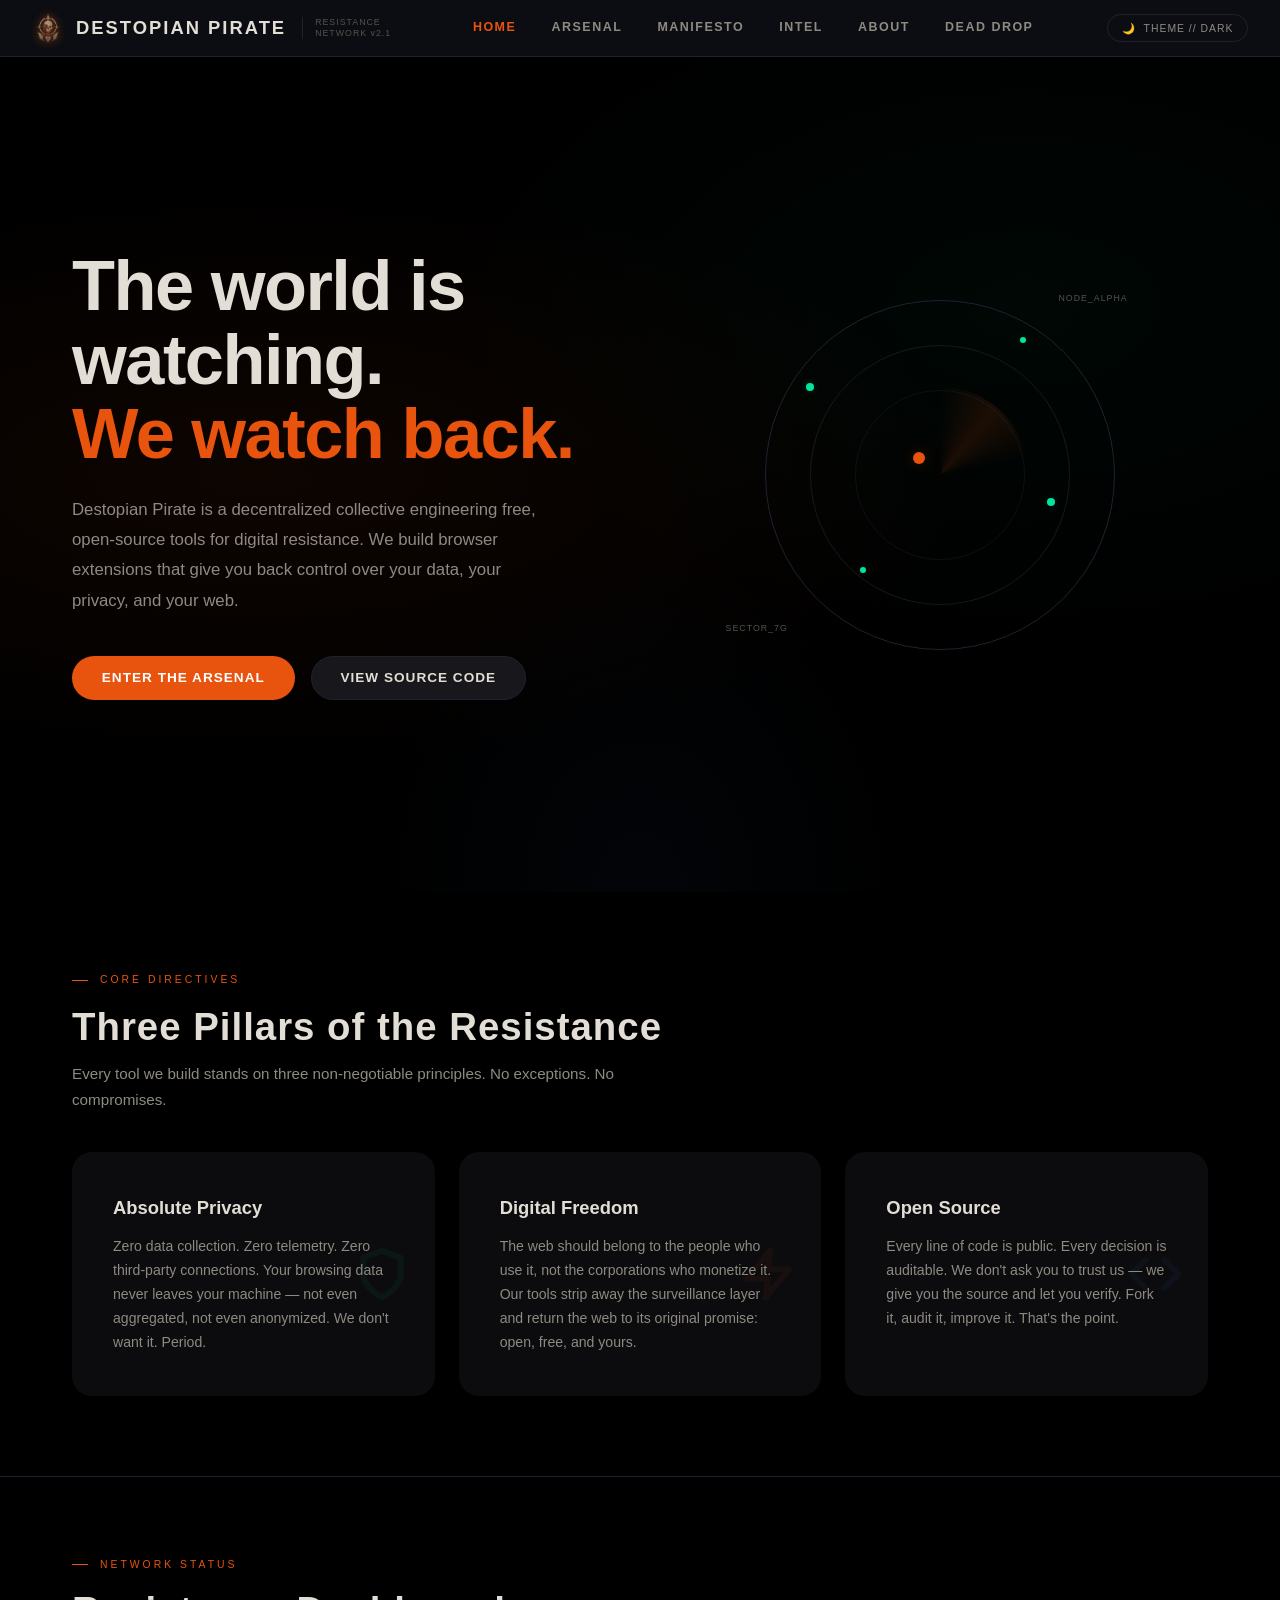
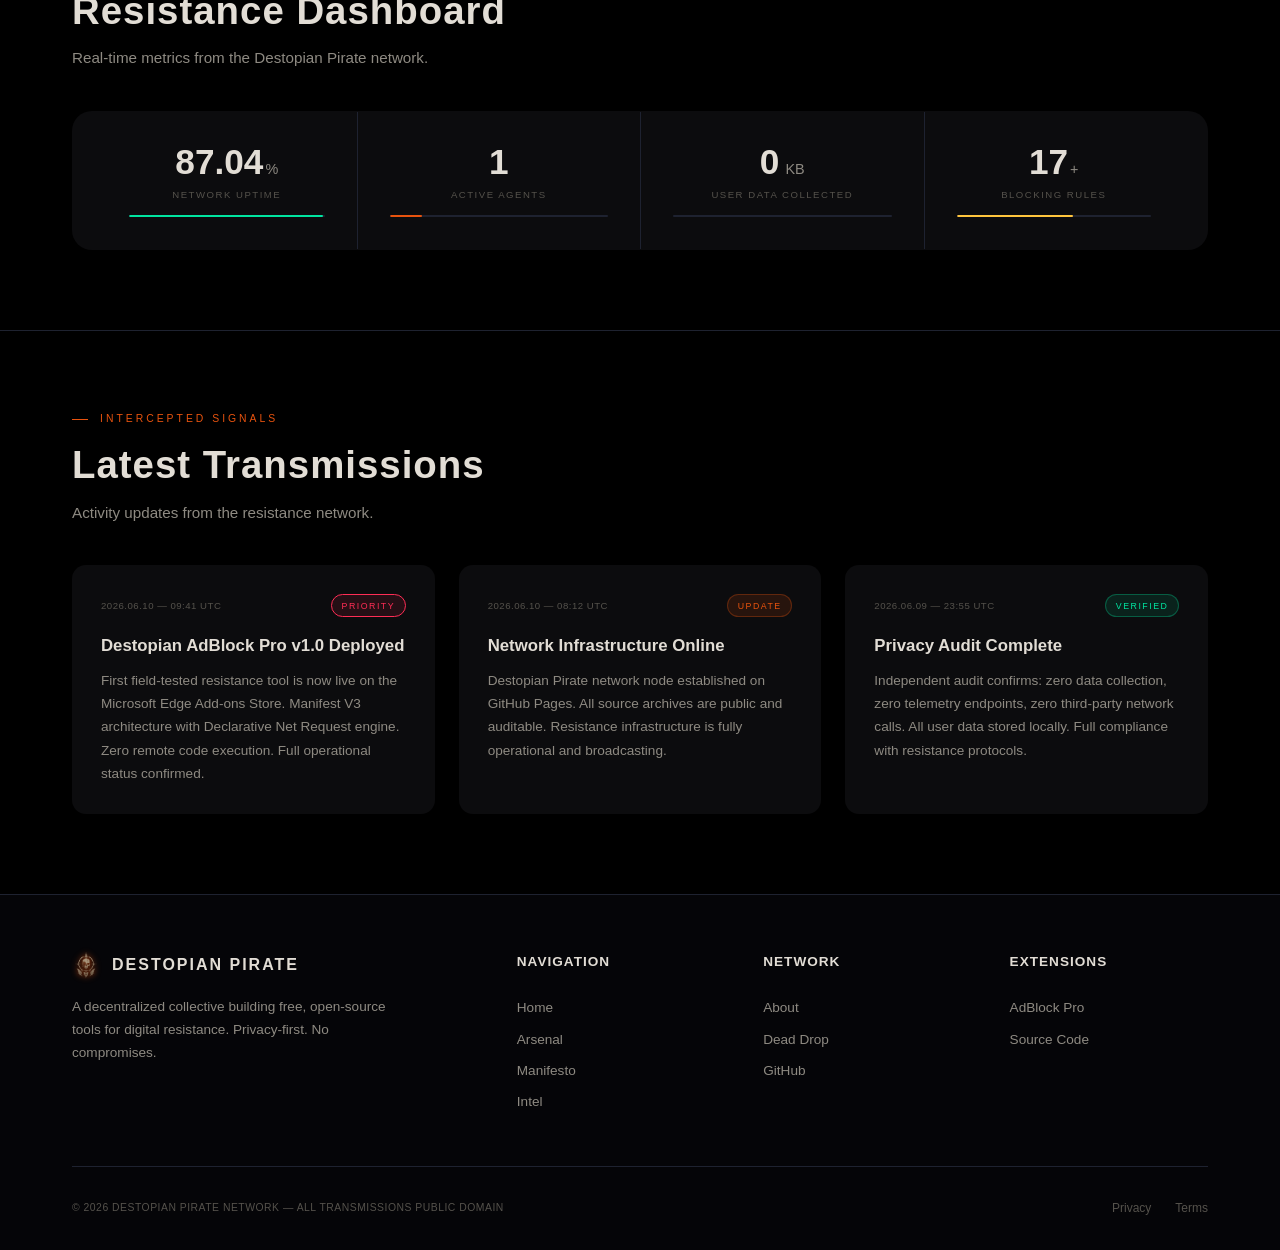
==== commit 8544744c: "Update styling and typography to Product Sans, refine components and buttons" ====
--- a/docs/index.html
+++ b/docs/index.html
@@ -50,10 +50,6 @@
         <div class="container">
             <div class="hero-grid">
                 <div class="hero-content">
-                    <div class="hero-badge">
-                        <span class="hero-badge-dot"></span>
-                        TRANSMISSION ACTIVE — CHANNEL 47.3
-                    </div>
                     <h1>
                         The world is watching.
                         <span class="line-accent">We watch back.</span>
--- a/docs/style.css
+++ b/docs/style.css
@@ -1,3 +1,5 @@
+@import url('https://fonts.cdnfonts.com/css/google-sans');
+
 /* ═══════════════════════════════════════════════════
    DESTOPIAN PIRATE — CONTROL INTERFACE v2
    "The world is watching. We watch back."
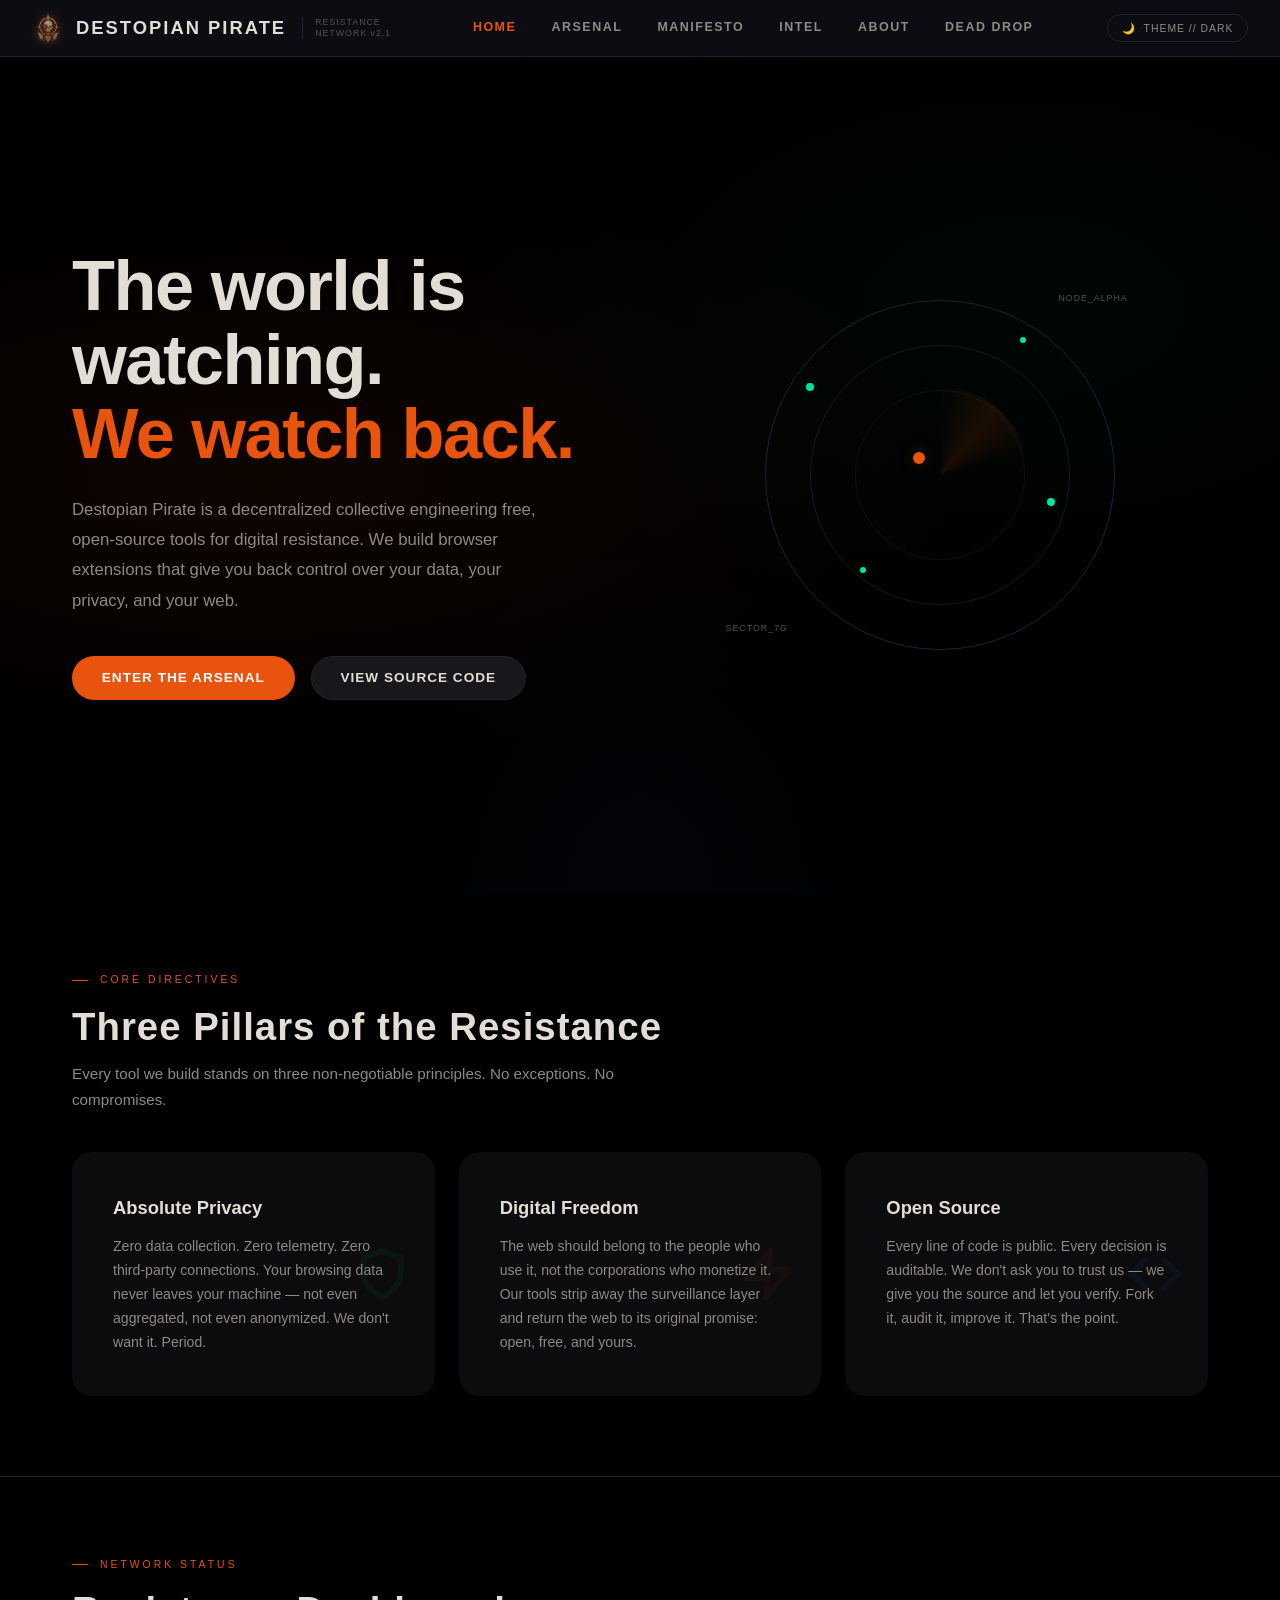
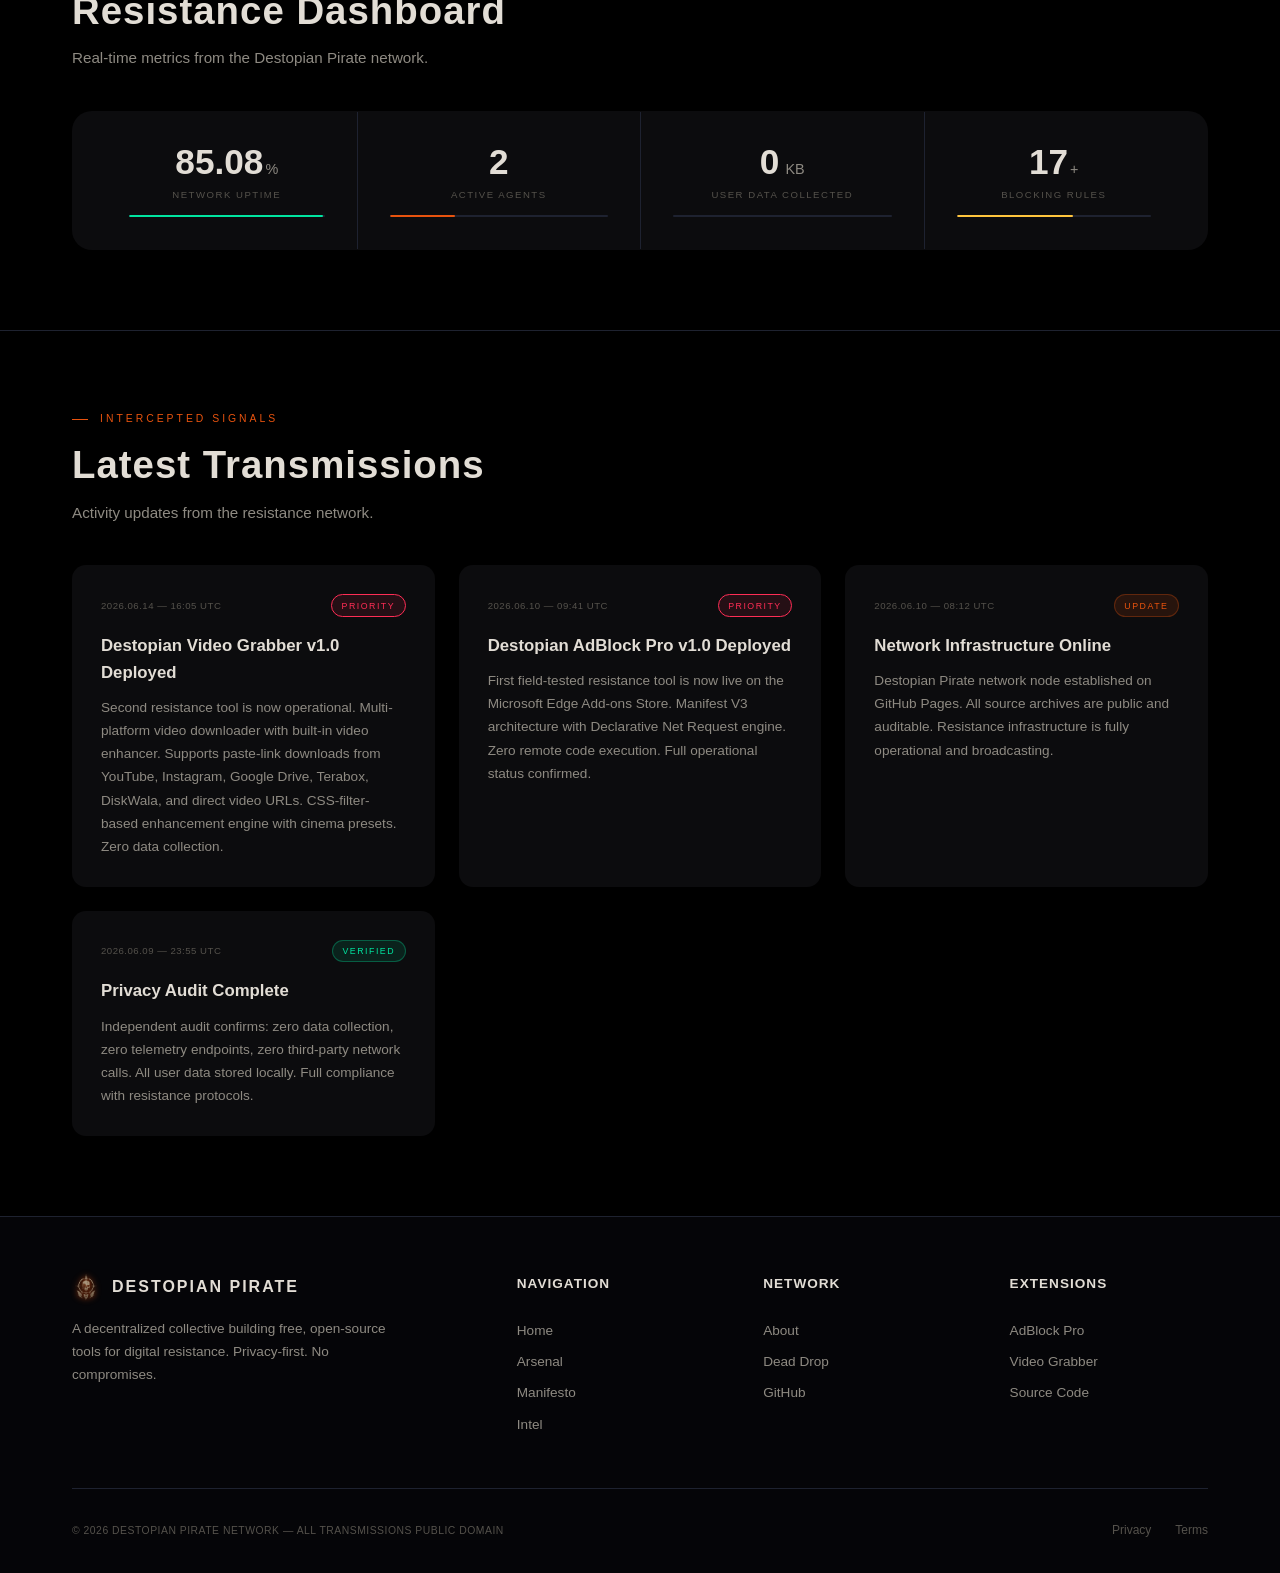
==== commit 0fb78774: "Add Video Grabber extension page, Arsenal listing, timeline, signals, and counter updates" ====
--- a/docs/index.html
+++ b/docs/index.html
@@ -136,9 +136,9 @@
                     <div class="stat-bar"><div class="stat-bar-fill green" style="width:0%" data-width="99%"></div></div>
                 </div>
                 <div class="stat-cell">
-                    <div class="stat-value"><span class="counter" data-target="1">0</span></div>
+                    <div class="stat-value"><span class="counter" data-target="2">0</span></div>
                     <div class="stat-label">Active Agents</div>
-                    <div class="stat-bar"><div class="stat-bar-fill orange" style="width:0%" data-width="15%"></div></div>
+                    <div class="stat-bar"><div class="stat-bar-fill orange" style="width:0%" data-width="30%"></div></div>
                 </div>
                 <div class="stat-cell">
                     <div class="stat-value"><span class="counter" data-target="0">0</span><span class="unit"> KB</span></div>
@@ -161,6 +161,14 @@
             <h2 class="section-title">Latest Transmissions</h2>
             <p class="section-subtitle" style="margin-bottom: 2.5rem;">Activity updates from the resistance network.</p>
             <div class="signal-feed">
+                <div class="signal-item">
+                    <div class="signal-header">
+                        <span class="signal-date">2026.06.14 — 16:05 UTC</span>
+                        <span class="signal-tag critical">PRIORITY</span>
+                    </div>
+                    <h4>Destopian Video Grabber v1.0 Deployed</h4>
+                    <p>Second resistance tool is now operational. Multi-platform video downloader with built-in video enhancer. Supports paste-link downloads from YouTube, Instagram, Google Drive, Terabox, DiskWala, and direct video URLs. CSS-filter-based enhancement engine with cinema presets. Zero data collection.</p>
+                </div>
                 <div class="signal-item">
                     <div class="signal-header">
                         <span class="signal-date">2026.06.10 — 09:41 UTC</span>
@@ -300,11 +308,89 @@
                 </div>
             </div>
 
-            <!-- Coming Soon -->
-            <div class="ext-placeholder">
-                <div class="ext-placeholder-icon">?</div>
-                <h4>Next Tool Under Development</h4>
-                <p>Classification pending. Watch the signals for updates.</p>
+            <!-- Video Grabber Extension -->
+            <div class="ext-featured" style="margin-top: 2rem;">
+                <div class="ext-featured-header">
+                    <div class="ext-icon-frame">
+                        <img src="assets/logo.png" alt="Destopian Video Grabber">
+                    </div>
+                    <div class="ext-meta">
+                        <h2>Destopian Video Grabber</h2>
+                        <div class="ext-version-line">
+                            v1.0.0 · MANIFEST V3 · EDGE / CHROME
+                            <span class="ext-status-badge">OPERATIONAL</span>
+                        </div>
+                        <p class="ext-desc">Multi-platform video downloader and real-time video enhancer. Paste links from YouTube, Instagram, Google Drive, Terabox, DiskWala, and any cloud drive. Auto-detects videos playing in your browser with quality selection and estimated file sizes. Built-in CSS-filter enhancement engine with cinema presets for brightness, contrast, saturation, and hue adjustment.</p>
+                    </div>
+                </div>
+
+                <div class="ext-featured-body">
+                    <div class="section-eyebrow" style="margin-bottom: 1.5rem;">Capabilities</div>
+                    <div class="ext-features-grid">
+                        <div class="ext-feature">
+                            <div class="ext-feature-info-wrap">
+                                <h5>Multi-Platform Downloads</h5>
+                                <p>Paste links from YouTube, Instagram, Google Drive, Terabox, DiskWala, Twitter/X, TikTok — or any direct video URL. Platform auto-detection with smart resolver routing.</p>
+                            </div>
+                            <svg class="ext-feature-bg-svg" viewBox="0 0 24 24" fill="none" stroke="currentColor" stroke-width="2.5" stroke-linecap="round" stroke-linejoin="round">
+                                <path d="M21 15v4a2 2 0 0 1-2 2H5a2 2 0 0 1-2-2v-4"/><polyline points="7 10 12 15 17 10"/><line x1="12" y1="15" x2="12" y2="3"/>
+                            </svg>
+                        </div>
+                        <div class="ext-feature">
+                            <div class="ext-feature-info-wrap">
+                                <h5>Video Enhancement</h5>
+                                <p>Real-time CSS-filter adjustments on any playing video: brightness, contrast, saturation, sharpness, and hue rotation with six cinema presets.</p>
+                            </div>
+                            <svg class="ext-feature-bg-svg" viewBox="0 0 24 24" fill="none" stroke="currentColor" stroke-width="2.5" stroke-linecap="round" stroke-linejoin="round">
+                                <circle cx="12" cy="12" r="3"/><path d="M19.4 15a1.65 1.65 0 0 0 .33 1.82l.06.06a2 2 0 1 1-2.83 2.83l-.06-.06a1.65 1.65 0 0 0-1.82-.33 1.65 1.65 0 0 0-1 1.51V21a2 2 0 0 1-4 0v-.09A1.65 1.65 0 0 0 9 19.4a1.65 1.65 0 0 0-1.82.33l-.06.06a2 2 0 1 1-2.83-2.83l.06-.06A1.65 1.65 0 0 0 4.6 15a1.65 1.65 0 0 0-1.51-1H3a2 2 0 0 1 0-4h.09A1.65 1.65 0 0 0 4.6 9"/>
+                            </svg>
+                        </div>
+                        <div class="ext-feature">
+                            <div class="ext-feature-info-wrap">
+                                <h5>Quality Selection</h5>
+                                <p>Choose your preferred resolution before downloading. Estimated file sizes displayed for each quality option — from 360p to 4K.</p>
+                            </div>
+                            <svg class="ext-feature-bg-svg" viewBox="0 0 24 24" fill="none" stroke="currentColor" stroke-width="2.5" stroke-linecap="round" stroke-linejoin="round">
+                                <line x1="18" y1="20" x2="18" y2="10"/><line x1="12" y1="20" x2="12" y2="4"/><line x1="6" y1="20" x2="6" y2="14"/>
+                            </svg>
+                        </div>
+                        <div class="ext-feature">
+                            <div class="ext-feature-info-wrap">
+                                <h5>Zero Data Collection</h5>
+                                <p>No telemetry, no analytics, no tracking. All settings stored locally. Extension never phones home. Your downloads stay private.</p>
+                            </div>
+                            <svg class="ext-feature-bg-svg" viewBox="0 0 24 24" fill="none" stroke="currentColor" stroke-width="2.5" stroke-linecap="round" stroke-linejoin="round">
+                                <path d="M17.94 17.94A10.07 10.07 0 0 1 12 20c-7 0-11-8-11-8a18.45 18.45 0 0 1 5.06-5.94M9.9 4.24A9.12 9.12 0 0 1 12 4c7 0 11 8 11 8a18.5 18.5 0 0 1-2.16 3.19m-6.72-1.07a3 3 0 1 1-4.24-4.24"/>
+                                <line x1="1" y1="1" x2="23" y2="23"/>
+                            </svg>
+                        </div>
+                    </div>
+
+                    <div class="section-eyebrow" style="margin-bottom: 1.5rem;">Supported Platforms</div>
+                    <div class="ext-stats-row">
+                        <div class="ext-stat">
+                            <div class="ext-stat-val">8+</div>
+                            <div class="ext-stat-label">Platforms</div>
+                        </div>
+                        <div class="ext-stat">
+                            <div class="ext-stat-val">6</div>
+                            <div class="ext-stat-label">Presets</div>
+                        </div>
+                        <div class="ext-stat">
+                            <div class="ext-stat-val">0 KB</div>
+                            <div class="ext-stat-label">Data Collected</div>
+                        </div>
+                        <div class="ext-stat">
+                            <div class="ext-stat-val">V3</div>
+                            <div class="ext-stat-label">Manifest Version</div>
+                        </div>
+                    </div>
+
+                    <div class="ext-actions">
+                        <button class="btn btn-primary" onclick="navigateTo('videograbber')">View Full Details</button>
+                        <a href="https://github.com/destopianpirate/destopian-video-grabber" class="btn btn-outline" target="_blank" rel="noopener">Source Code</a>
+                    </div>
+                </div>
             </div>
         </div>
     </section>
@@ -448,6 +534,11 @@
                     <p>Independent review confirms zero telemetry, zero data exfiltration, zero third-party network calls in all deployed tools.</p>
                 </div>
                 <div class="timeline-item">
+                    <div class="timeline-date">JUNE 2026</div>
+                    <h4>Destopian Video Grabber v1.0 Deployed</h4>
+                    <p>Second operational tool released. Multi-platform video downloader and enhancer supporting YouTube, Instagram, Google Drive, Terabox, DiskWala, and direct video links. Built with Manifest V3, zero data collection.</p>
+                </div>
+                <div class="timeline-item">
                     <div class="timeline-date">IN PROGRESS</div>
                     <h4>Next Agent Under Development</h4>
                     <p>Classified. Details will be declassified upon operational readiness. Watch the signals.</p>
@@ -581,7 +672,7 @@
                     </div>
                     <div class="about-fact">
                         <span class="about-fact-label">Deployed Agents</span>
-                        <span class="about-fact-value">1</span>
+                        <span class="about-fact-value">2</span>
                     </div>
                     <div class="about-fact">
                         <span class="about-fact-label">Data Collected</span>
@@ -751,6 +842,177 @@
     </section>
 </div>
 
+<!-- ══════════════════════════════════════════
+     PAGE 07: VIDEO GRABBER
+     ══════════════════════════════════════════ -->
+<div class="page-view" id="page-videograbber">
+
+    <!-- Hero Section -->
+    <section class="section">
+        <div class="container">
+            <div class="section-eyebrow">Resistance Tool #002</div>
+            <h2 class="section-title" style="margin-bottom: 0.5rem;">Destopian Video Grabber</h2>
+            <p class="section-subtitle" style="margin-bottom: 1rem;">Download and enhance any video. Paste any link. Zero tracking.</p>
+            <div class="ext-version-line" style="justify-content: center; margin-bottom: 3rem;">
+                v1.0.0 · MANIFEST V3 · EDGE / CHROME
+                <span class="ext-status-badge">OPERATIONAL</span>
+            </div>
+
+            <div class="vg-hero-grid">
+                <div class="vg-hero-card">
+                    <div class="vg-hero-icon">⬇</div>
+                    <h3>Download</h3>
+                    <p>Paste a link from any supported platform or detect videos playing on the current page. Choose your quality, see the file size, and download with one click.</p>
+                </div>
+                <div class="vg-hero-card">
+                    <div class="vg-hero-icon">🎬</div>
+                    <h3>Enhance</h3>
+                    <p>Apply real-time visual filters to any video playing in your browser. Adjust brightness, contrast, saturation, sharpness, and hue. Six cinema presets included.</p>
+                </div>
+                <div class="vg-hero-card">
+                    <div class="vg-hero-icon">🔒</div>
+                    <h3>Private</h3>
+                    <p>Zero data collection. Zero telemetry. Zero network calls to our servers. All settings stored locally in your browser. Your downloads are your business.</p>
+                </div>
+            </div>
+        </div>
+    </section>
+
+    <!-- Supported Platforms -->
+    <section class="section">
+        <div class="container">
+            <div class="section-eyebrow">Compatibility Matrix</div>
+            <h2 class="section-title">Supported Platforms</h2>
+            <p class="section-subtitle" style="margin-bottom: 3rem;">Paste a link from any of these platforms. The extension auto-detects the source and routes through the optimal download path.</p>
+            <div class="vg-platforms-grid">
+                <div class="vg-platform-card">
+                    <span class="vg-platform-icon">▶</span>
+                    <h4>YouTube</h4>
+                    <p>Videos, shorts, and playlists via third-party resolver</p>
+                    <span class="vg-platform-method resolver">VIA RESOLVER</span>
+                </div>
+                <div class="vg-platform-card">
+                    <span class="vg-platform-icon">📷</span>
+                    <h4>Instagram</h4>
+                    <p>Reels, stories, and IGTV via third-party resolver</p>
+                    <span class="vg-platform-method resolver">VIA RESOLVER</span>
+                </div>
+                <div class="vg-platform-card">
+                    <span class="vg-platform-icon">📁</span>
+                    <h4>Google Drive</h4>
+                    <p>Direct download for public files with auto-ID extraction</p>
+                    <span class="vg-platform-method direct">DIRECT</span>
+                </div>
+                <div class="vg-platform-card">
+                    <span class="vg-platform-icon">☁</span>
+                    <h4>Terabox</h4>
+                    <p>Page detection for cloud-hosted video files</p>
+                    <span class="vg-platform-method detect">PAGE DETECT</span>
+                </div>
+                <div class="vg-platform-card">
+                    <span class="vg-platform-icon">💾</span>
+                    <h4>DiskWala</h4>
+                    <p>Cloud drive video detection and download</p>
+                    <span class="vg-platform-method detect">PAGE DETECT</span>
+                </div>
+                <div class="vg-platform-card">
+                    <span class="vg-platform-icon">🐦</span>
+                    <h4>Twitter / X</h4>
+                    <p>Tweet videos and GIFs via third-party resolver</p>
+                    <span class="vg-platform-method resolver">VIA RESOLVER</span>
+                </div>
+                <div class="vg-platform-card">
+                    <span class="vg-platform-icon">🎵</span>
+                    <h4>TikTok</h4>
+                    <p>Video downloads without watermark via resolver</p>
+                    <span class="vg-platform-method resolver">VIA RESOLVER</span>
+                </div>
+                <div class="vg-platform-card">
+                    <span class="vg-platform-icon">🔗</span>
+                    <h4>Direct Links</h4>
+                    <p>Any .mp4, .webm, .mkv, .avi, .mov URL — instant download</p>
+                    <span class="vg-platform-method direct">DIRECT</span>
+                </div>
+            </div>
+        </div>
+    </section>
+
+    <!-- Video Enhancer Feature -->
+    <section class="section">
+        <div class="container">
+            <div class="section-eyebrow">Enhancement Engine</div>
+            <h2 class="section-title">Video Enhancer</h2>
+            <p class="section-subtitle" style="margin-bottom: 3rem;">Real-time CSS-filter adjustments applied to any video playing in your browser. No processing delay, no uploads, no cloud servers.</p>
+            <div class="vg-enhancer-grid">
+                <div class="vg-enhancer-feature">
+                    <h4>🔆 Brightness</h4>
+                    <p>Adjust video brightness from 20% to 200%. Perfect for dark scenes or overly bright content.</p>
+                </div>
+                <div class="vg-enhancer-feature">
+                    <h4>◐ Contrast</h4>
+                    <p>Fine-tune contrast levels to bring out details in shadows and highlights.</p>
+                </div>
+                <div class="vg-enhancer-feature">
+                    <h4>🎨 Saturation</h4>
+                    <p>Boost or reduce color intensity from 0% (grayscale) to 300% (hyper-vivid).</p>
+                </div>
+                <div class="vg-enhancer-feature">
+                    <h4>🔲 Sharpness</h4>
+                    <p>Simulated sharpness enhancement through contrast micro-boosting.</p>
+                </div>
+                <div class="vg-enhancer-feature">
+                    <h4>🌈 Hue Rotation</h4>
+                    <p>Rotate the entire color wheel from 0° to 360° for creative color effects.</p>
+                </div>
+                <div class="vg-enhancer-feature">
+                    <h4>🎬 Presets</h4>
+                    <p>Six built-in presets: Cinema, Vivid, Night, Warm, Cool, and Retro. One-click application.</p>
+                </div>
+            </div>
+        </div>
+    </section>
+
+    <!-- How It Works -->
+    <section class="section">
+        <div class="container">
+            <div class="section-eyebrow">Deployment Protocol</div>
+            <h2 class="section-title">How It Works</h2>
+            <p class="section-subtitle" style="margin-bottom: 3rem;">Three steps to video freedom.</p>
+            <div class="steps-grid">
+                <div class="step-item">
+                    <div class="step-num">1</div>
+                    <h4>Install</h4>
+                    <p>Load as an unpacked extension or install from the store. No account required. No hidden permissions beyond what's declared.</p>
+                </div>
+                <div class="step-item">
+                    <div class="step-num">2</div>
+                    <h4>Detect or Paste</h4>
+                    <p>The extension auto-scans pages for playing videos. Or paste any video link directly into the popup. Platform is auto-detected instantly.</p>
+                </div>
+                <div class="step-item">
+                    <div class="step-num">3</div>
+                    <h4>Download & Enhance</h4>
+                    <p>Choose your quality, check the file size, and download. Toggle the enhancer to apply visual filters to any video in real time.</p>
+                </div>
+            </div>
+        </div>
+    </section>
+
+    <!-- CTA -->
+    <section class="section">
+        <div class="container">
+            <div class="cta-box">
+                <h3>Get Video Grabber</h3>
+                <p>Download videos from anywhere. Enhance them in real time. Keep your data private. All open source.</p>
+                <div style="display: flex; gap: 1rem; justify-content: center; flex-wrap: wrap;">
+                    <a href="https://github.com/destopianpirate/destopian-video-grabber" class="btn btn-primary" target="_blank" rel="noopener">Get the Extension</a>
+                    <a href="https://github.com/destopianpirate/destopian-video-grabber" class="btn btn-outline" target="_blank" rel="noopener">Source Code</a>
+                </div>
+            </div>
+        </div>
+    </section>
+</div>
+
 <!-- ═══ FOOTER ═══ -->
 <footer class="site-footer">
     <div class="container">
@@ -778,7 +1040,8 @@
             <div class="footer-col">
                 <h5>Extensions</h5>
                 <a href="https://destopianpirate.github.io/destopian-adblocker/" target="_blank" rel="noopener">AdBlock Pro</a>
-                <a href="https://github.com/destopianpirate/destopian-adblocker" target="_blank" rel="noopener">Source Code</a>
+                <a href="#" onclick="navigateTo('videograbber');return false;">Video Grabber</a>
+                <a href="https://github.com/destopianpirate" target="_blank" rel="noopener">Source Code</a>
             </div>
         </div>
         <div class="footer-bottom">
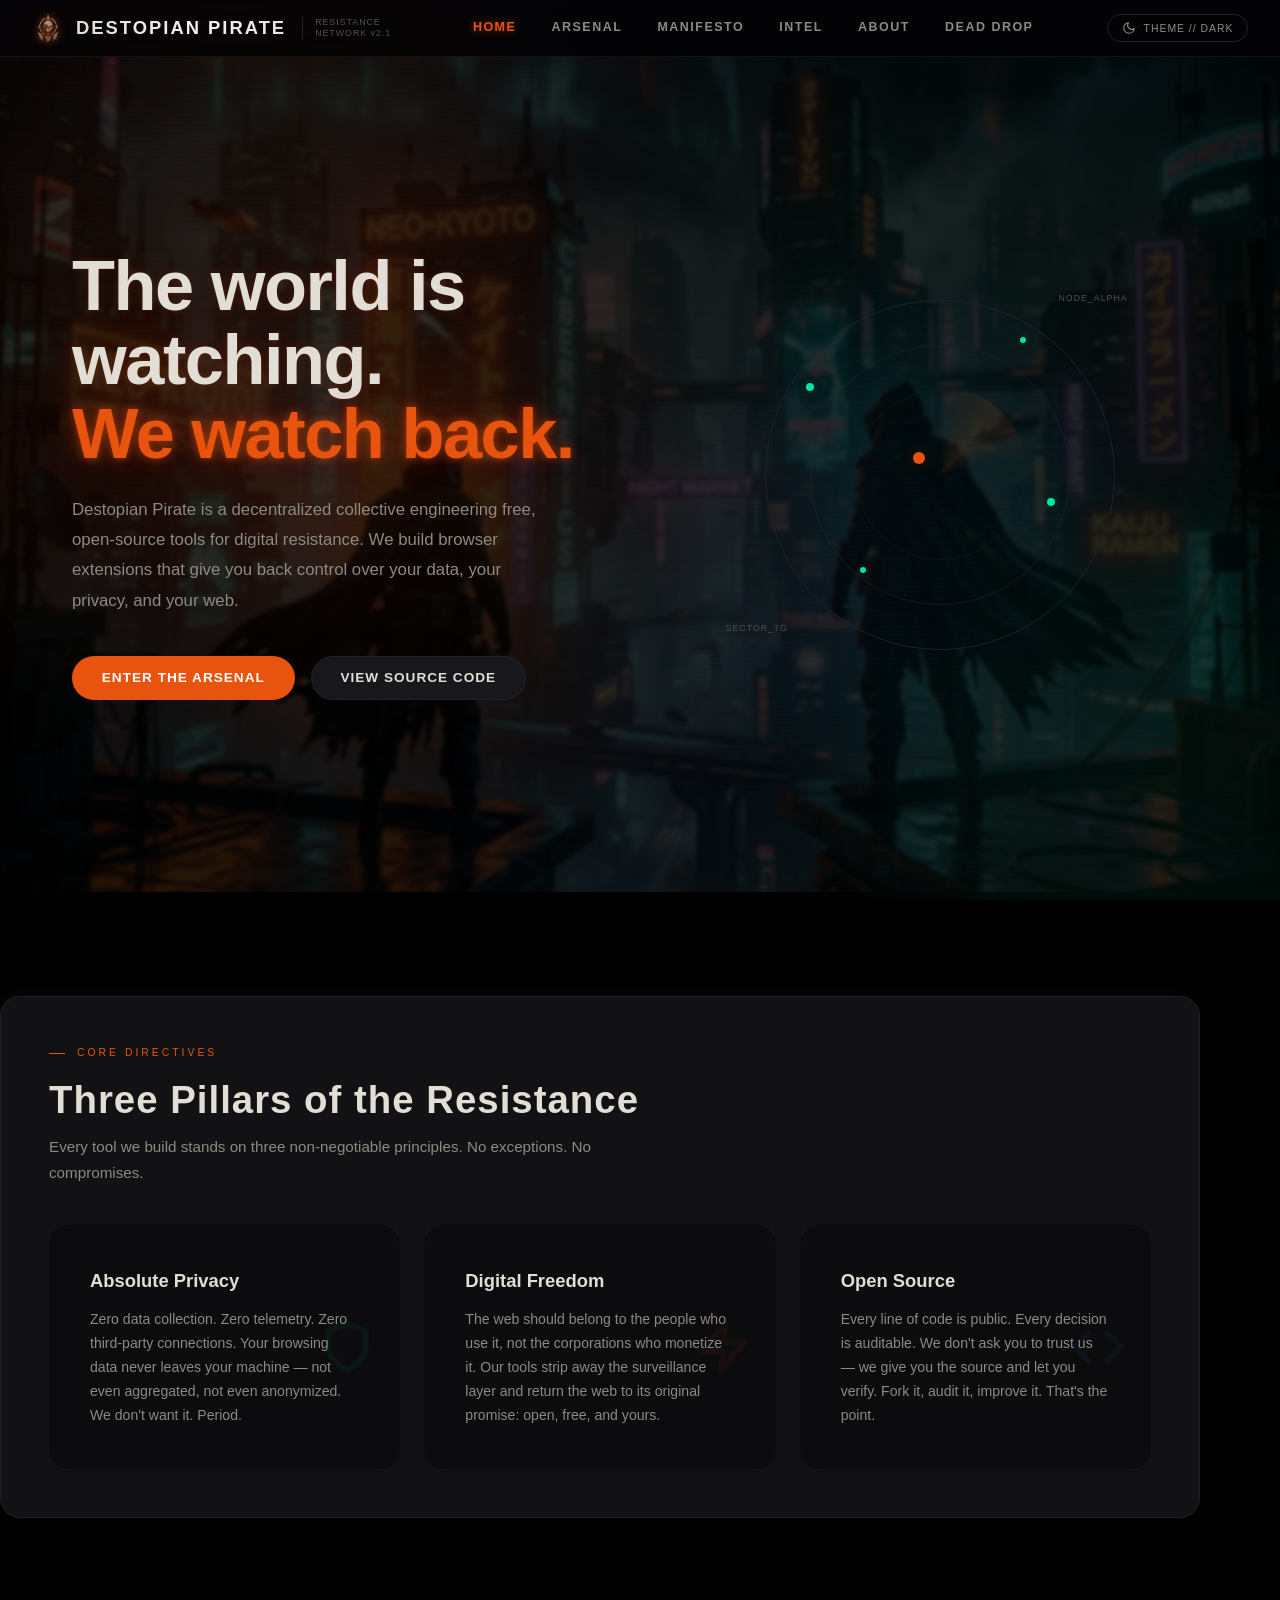
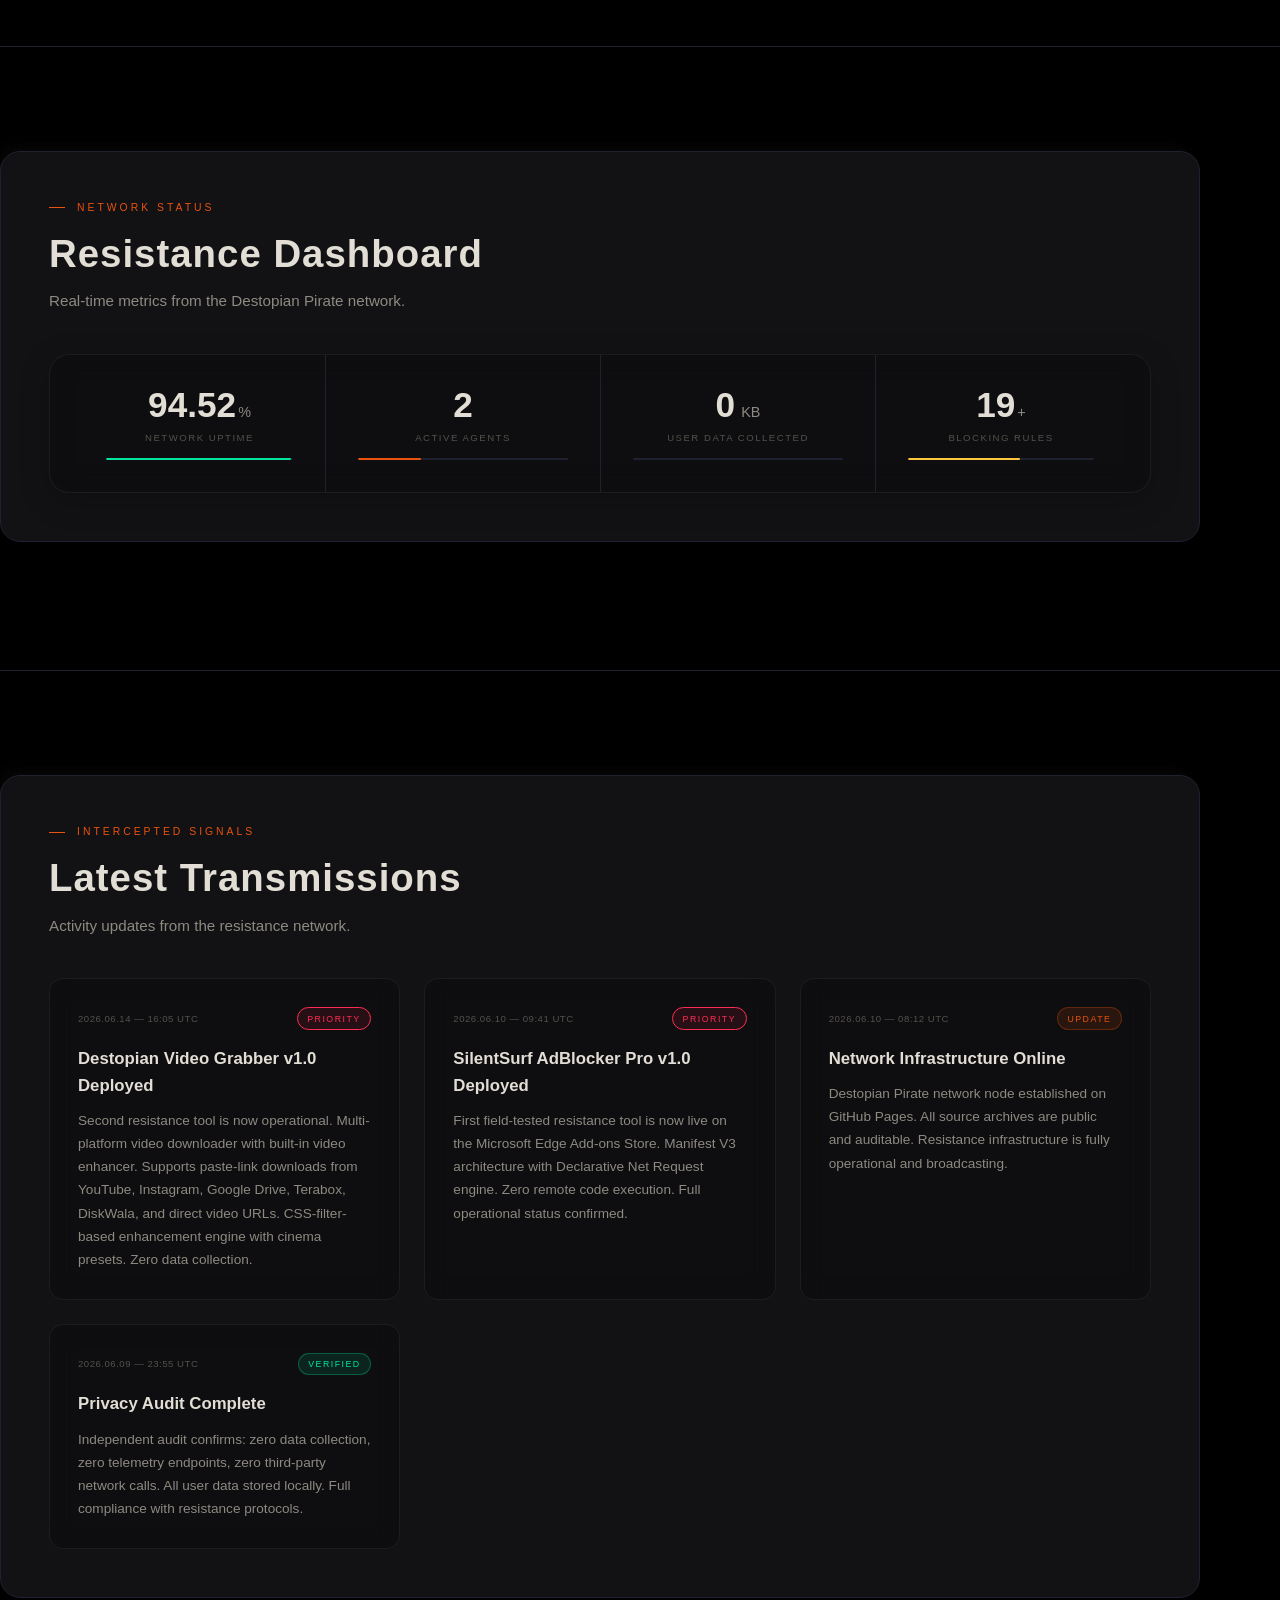
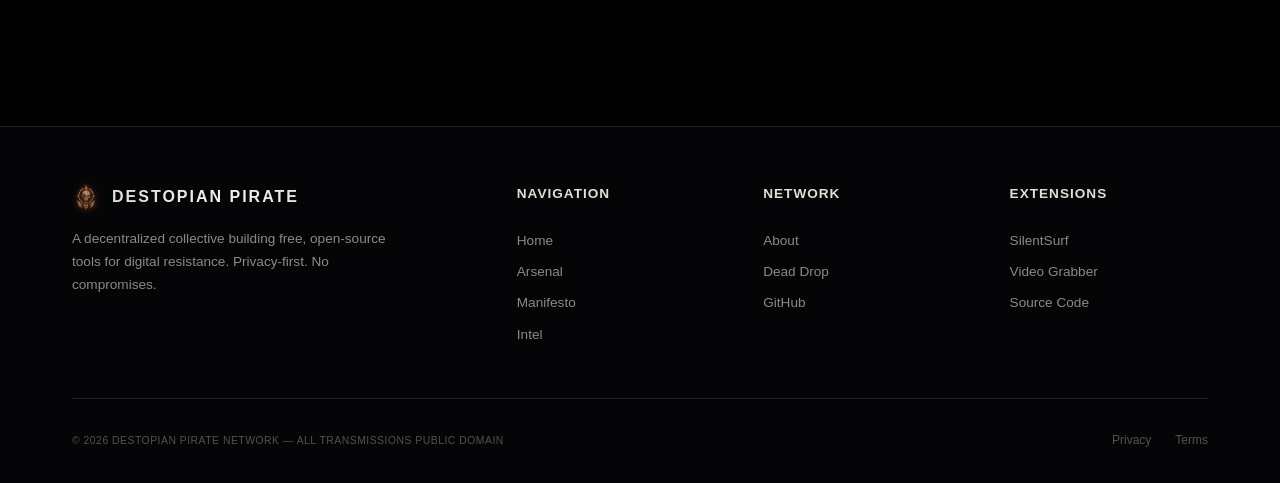
==== commit 564bfc4c: "UI Optimization: Premium visual overhaul, SVG theme toggle, Neumorphic boxes, removed navbar overflo" ====
--- a/docs/index.html
+++ b/docs/index.html
@@ -9,6 +9,13 @@
 </head>
 <body>
 
+<!-- Aurora Glow Background -->
+<div class="aurora-container">
+    <div class="aurora-blob"></div>
+    <div class="aurora-blob"></div>
+    <div class="aurora-blob"></div>
+</div>
+
 <!-- Rain Effect -->
 <div class="rain-container" id="rain"></div>
 <div class="scanlines"></div>
@@ -34,7 +41,11 @@
         </div>
 
         <button class="theme-toggle" id="theme-toggle" aria-label="Toggle Theme">
-            <span class="theme-icon">🌙</span>
+            <span class="theme-icon">
+                <svg class="theme-icon-svg" viewBox="0 0 24 24" fill="none" stroke="currentColor" stroke-width="2" stroke-linecap="round" stroke-linejoin="round" style="width:14px; height:14px; vertical-align: middle;">
+                    <path d="M21 12.79A9 9 0 1 1 11.21 3 7 7 0 0 0 21 12.79z"></path>
+                </svg>
+            </span>
             <span class="theme-label">THEME // DARK</span>
         </button>
     </div>
@@ -47,6 +58,7 @@
 
     <!-- Hero -->
     <section class="hero">
+        <div class="hero-parallax-bg" id="hero-parallax"></div>
         <div class="container">
             <div class="hero-grid">
                 <div class="hero-content">
@@ -84,7 +96,7 @@
 
     <!-- Mission Pillars -->
     <section class="section">
-        <div class="container">
+        <div class="container neo-box">
             <div class="section-eyebrow">Core Directives</div>
             <h2 class="section-title">Three Pillars of the Resistance</h2>
             <p class="section-subtitle" style="margin-bottom: 2.5rem;">
@@ -125,7 +137,7 @@
 
     <!-- World Status Dashboard -->
     <section class="section">
-        <div class="container">
+        <div class="container neo-box">
             <div class="section-eyebrow">Network Status</div>
             <h2 class="section-title">Resistance Dashboard</h2>
             <p class="section-subtitle" style="margin-bottom: 2.5rem;">Real-time metrics from the Destopian Pirate network.</p>
@@ -156,7 +168,7 @@
 
     <!-- Latest Signals -->
     <section class="section">
-        <div class="container">
+        <div class="container neo-box">
             <div class="section-eyebrow">Intercepted Signals</div>
             <h2 class="section-title">Latest Transmissions</h2>
             <p class="section-subtitle" style="margin-bottom: 2.5rem;">Activity updates from the resistance network.</p>
@@ -174,7 +186,7 @@
                         <span class="signal-date">2026.06.10 — 09:41 UTC</span>
                         <span class="signal-tag critical">PRIORITY</span>
                     </div>
-                    <h4>Destopian AdBlock Pro v1.0 Deployed</h4>
+                    <h4>SilentSurf AdBlocker Pro v1.0 Deployed</h4>
                     <p>First field-tested resistance tool is now live on the Microsoft Edge Add-ons Store. Manifest V3 architecture with Declarative Net Request engine. Zero remote code execution. Full operational status confirmed.</p>
                 </div>
                 <div class="signal-item">
@@ -204,7 +216,7 @@
 <div class="page-view" id="page-extensions">
 
     <section class="section">
-        <div class="container">
+        <div class="container neo-box">
             <div class="section-eyebrow">Resistance Toolkit</div>
             <h2 class="section-title">The Arsenal</h2>
             <p class="section-subtitle" style="margin-bottom: 3rem;">Field-tested browser extensions for digital self-defense. Open source. Privacy-first. No compromises.</p>
@@ -213,10 +225,10 @@
             <div class="ext-featured">
                 <div class="ext-featured-header">
                     <div class="ext-icon-frame">
-                        <img src="assets/shield_logo.png" alt="Destopian AdBlock Pro">
+                        <img src="assets/shield_logo.png" alt="SilentSurf AdBlocker Pro">
                     </div>
                     <div class="ext-meta">
-                        <h2>Destopian AdBlock Pro</h2>
+                        <h2>SilentSurf AdBlocker Pro</h2>
                         <div class="ext-version-line">
                             v1.0.0 · MANIFEST V3 · EDGE
                             <span class="ext-status-badge">OPERATIONAL</span>
@@ -302,7 +314,7 @@
                     </div>
 
                     <div class="ext-actions">
-                        <a href="https://destopianpirate.github.io/destopian-adblocker/" class="btn btn-primary">View Full Details</a>
+                        <button class="btn btn-primary" onclick="navigateTo('silentsurf')">View Full Details</button>
                         <a href="https://github.com/destopianpirate/destopian-adblocker" class="btn btn-outline" target="_blank" rel="noopener">Source Code</a>
                     </div>
                 </div>
@@ -397,7 +409,7 @@
 
     <!-- How It Works -->
     <section class="section">
-        <div class="container">
+        <div class="container neo-box">
             <div class="section-eyebrow">Deployment Protocol</div>
             <h2 class="section-title">How It Works</h2>
             <p class="section-subtitle" style="margin-bottom: 3rem;">Three steps to digital resistance.</p>
@@ -428,7 +440,7 @@
 <div class="page-view" id="page-manifesto">
 
     <section class="section">
-        <div class="container">
+        <div class="container neo-box">
             <div class="section-eyebrow">Directive #001</div>
             <h2 class="section-title">The Manifesto</h2>
             <p class="section-subtitle" style="margin-bottom: 3rem;">The founding document of the Destopian Pirate network.</p>
@@ -460,7 +472,7 @@
 
     <!-- Core Principles -->
     <section class="section">
-        <div class="container">
+        <div class="container neo-box">
             <div class="section-eyebrow">Operating Doctrine</div>
             <h2 class="section-title">Core Principles</h2>
             <p class="section-subtitle" style="margin-bottom: 2.5rem;">The non-negotiable rules that govern every tool we build.</p>
@@ -513,14 +525,14 @@
 
     <!-- Timeline -->
     <section class="section">
-        <div class="container">
+        <div class="container neo-box">
             <div class="section-eyebrow">Operational History</div>
             <h2 class="section-title">Timeline</h2>
             <p class="section-subtitle" style="margin-bottom: 2.5rem;">Key moments in the resistance.</p>
             <div class="timeline">
                 <div class="timeline-item">
                     <div class="timeline-date">JUNE 2026</div>
-                    <h4>Destopian AdBlock Pro v1.0 Deployed</h4>
+                    <h4>SilentSurf AdBlocker Pro v1.0 Deployed</h4>
                     <p>First operational tool released to the Microsoft Edge Add-ons Store. Manifest V3 compliant, zero remote code execution, full declarative net request implementation.</p>
                 </div>
                 <div class="timeline-item">
@@ -554,7 +566,7 @@
 <div class="page-view" id="page-intel">
 
     <section class="section">
-        <div class="container">
+        <div class="container neo-box">
             <div class="section-eyebrow">Threat Assessment</div>
             <h2 class="section-title">Intelligence Brief</h2>
             <p class="section-subtitle" style="margin-bottom: 2.5rem;">Current status of the digital surveillance landscape.</p>
@@ -577,7 +589,7 @@
     </section>
 
     <section class="section">
-        <div class="container">
+        <div class="container neo-box">
             <div class="section-eyebrow">Field Reports</div>
             <h2 class="section-title">Intelligence Reports</h2>
             <p class="section-subtitle" style="margin-bottom: 2.5rem;">Detailed analysis from resistance operatives.</p>
@@ -641,7 +653,7 @@
 <div class="page-view" id="page-about">
 
     <section class="section">
-        <div class="container">
+        <div class="container neo-box">
             <div class="section-eyebrow">Origin File</div>
             <h2 class="section-title">About the Network</h2>
             <p class="section-subtitle" style="margin-bottom: 3rem;">Who we are, how we started, and where we're going.</p>
@@ -692,7 +704,7 @@
     </section>
 
     <section class="section">
-        <div class="container">
+        <div class="container neo-box">
             <div class="section-eyebrow">Technical Infrastructure</div>
             <h2 class="section-title">Technology Stack</h2>
             <p class="section-subtitle" style="margin-bottom: 2.5rem;">The tools and standards behind the resistance.</p>
@@ -737,7 +749,7 @@
 <div class="page-view" id="page-deaddrop">
 
     <section class="section">
-        <div class="container">
+        <div class="container neo-box">
             <div class="section-eyebrow">Secure Communication</div>
             <h2 class="section-title">Dead Drop</h2>
             <p class="section-subtitle" style="margin-bottom: 3rem;">Channels for reaching the resistance network.</p>
@@ -794,13 +806,13 @@
 
     <!-- FAQ -->
     <section class="section">
-        <div class="container">
+        <div class="container neo-box">
             <div class="section-eyebrow">Debriefing</div>
             <h2 class="section-title">Frequently Asked Questions</h2>
             <p class="section-subtitle" style="margin-bottom: 2.5rem;">Common inquiries answered.</p>
             <div class="faq-list">
                 <div class="faq-item">
-                    <button class="faq-q">Is Destopian AdBlock Pro really free?</button>
+                    <button class="faq-q">Is SilentSurf AdBlocker Pro really free?</button>
                     <div class="faq-a">Yes. Completely free. No premium tier, no trial period, no "upgrade for more features." The full tool is free, open source, and will remain that way. We don't monetize our users in any form.</div>
                 </div>
                 <div class="faq-item">
@@ -813,7 +825,7 @@
                 </div>
                 <div class="faq-item">
                     <button class="faq-q">How is this different from uBlock Origin or AdBlock Plus?</button>
-                    <div class="faq-a">We aren't trying to replace established tools. Destopian AdBlock Pro was built from scratch as a Manifest V3 native extension — no legacy code, no migration compromises. Our focus is on absolute simplicity, zero data collection, and a clean modern UI. Different philosophy, different approach.</div>
+                    <div class="faq-a">We aren't trying to replace established tools. SilentSurf AdBlocker Pro was built from scratch as a Manifest V3 native extension — no legacy code, no migration compromises. Our focus is on absolute simplicity, zero data collection, and a clean modern UI. Different philosophy, different approach.</div>
                 </div>
                 <div class="faq-item">
                     <button class="faq-q">Can I contribute to the project?</button>
@@ -829,13 +841,160 @@
 
     <!-- CTA -->
     <section class="section">
-        <div class="container">
+        <div class="container neo-box">
             <div class="cta-box">
                 <h3>Join the Resistance</h3>
                 <p>Star our repositories, share our tools, and help build the future of the open web. Every installation is a vote for privacy.</p>
                 <div style="display: flex; gap: 1rem; justify-content: center; flex-wrap: wrap;">
-                    <a href="https://destopianpirate.github.io/destopian-adblocker/" class="btn btn-primary">Get AdBlock Pro</a>
+                    <a href="#" class="btn btn-primary" onclick="navigateTo('silentsurf');return false;">Get SilentSurf</a>
                     <a href="https://github.com/destopianpirate" class="btn btn-outline" target="_blank" rel="noopener">Star on GitHub</a>
+                </div>
+            </div>
+        </div>
+    </section>
+</div>
+
+<!-- ══════════════════════════════════════════
+     PAGE 08: SILENTSURF ADBLOCKER PRO
+     ══════════════════════════════════════════ -->
+<div class="page-view" id="page-silentsurf">
+
+    <!-- Hero Section -->
+    <section class="section">
+        <div class="container neo-box">
+            <div class="section-eyebrow">Resistance Tool #001</div>
+            <h2 class="section-title" style="margin-bottom: 0.5rem;">SilentSurf AdBlocker Pro</h2>
+            <p class="section-subtitle" style="margin-bottom: 1rem;">Network-level ad blocking. Zero data collection. Zero compromise.</p>
+            <div class="ext-version-line" style="justify-content: center; margin-bottom: 3rem;">
+                v1.0.0 · MANIFEST V3 · EDGE
+                <span class="ext-status-badge">OPERATIONAL</span>
+            </div>
+
+            <div class="ss-hero-grid">
+                <div class="ss-hero-card">
+                    <span class="ss-hero-icon">🛡️</span>
+                    <h3>Shield</h3>
+                    <p>Intercepts and neutralizes ad requests at the network layer using the Declarative Net Request engine — before they ever reach your browser or consume bandwidth.</p>
+                </div>
+                <div class="ss-hero-card">
+                    <span class="ss-hero-icon">🚫</span>
+                    <h3>Block</h3>
+                    <p>20+ active blocking rules targeting ad networks, tracking pixels, popup scripts, and surveillance beacons. Real-time dashboard shows exactly what's being neutralized.</p>
+                </div>
+                <div class="ss-hero-card">
+                    <span class="ss-hero-icon">🔒</span>
+                    <h3>Private</h3>
+                    <p>Zero data collection. Zero telemetry. Zero network calls to our servers. All configuration stored locally in your browser. Your browsing stays your business.</p>
+                </div>
+            </div>
+
+            <!-- SilentSurf Hero Image -->
+            <div class="ss-hero-image">
+                <img src="assets/silentsurf_hero.png" alt="SilentSurf AdBlocker Pro — Digital Shield">
+            </div>
+        </div>
+    </section>
+
+    <!-- Bento Features -->
+    <section class="section">
+        <div class="container neo-box">
+            <div class="section-eyebrow">Capabilities</div>
+            <h2 class="section-title">Feature Arsenal</h2>
+            <p class="section-subtitle" style="margin-bottom: 3rem;">Every feature built from scratch with Manifest V3. No legacy code. No compromises.</p>
+            <div class="ss-bento-grid">
+                <div class="ss-bento-card span-2">
+                    <span class="ss-bento-icon">⚡</span>
+                    <h4>Network-Level Blocking</h4>
+                    <p>Intercepts and neutralizes ad requests before they consume bandwidth or render on the page. Zero visual flicker. Zero render delay. Powered by the Declarative Net Request API — blocking happens in the browser's network stack itself, faster than any JavaScript-based solution.</p>
+                </div>
+                <div class="ss-bento-card">
+                    <span class="ss-bento-icon">📊</span>
+                    <h4>Real-Time Dashboard</h4>
+                    <p>Live statistics showing blocked requests per session. Monitor exactly what's being neutralized in real time with a clean, minimal popup interface.</p>
+                </div>
+                <div class="ss-bento-card">
+                    <span class="ss-bento-icon">🎚️</span>
+                    <h4>Smart Whitelisting</h4>
+                    <p>Surgically disable blocking on trusted domains without compromising protection everywhere else. One-click toggle per domain.</p>
+                </div>
+                <div class="ss-bento-card">
+                    <span class="ss-bento-icon">🔧</span>
+                    <h4>Custom Rules</h4>
+                    <p>Add your own blocking rules to target specific domains or URL patterns. Full regex support for advanced users who want surgical precision.</p>
+                </div>
+                <div class="ss-bento-card span-2">
+                    <span class="ss-bento-icon">👁️‍🗨️</span>
+                    <h4>Zero Data Collection</h4>
+                    <p>No telemetry, no analytics, no crash reports, no phone-home behavior. The extension makes zero network requests to any server we control. All configuration, statistics, and whitelist data are stored locally using the browser's extension storage API. We don't want your data. Period.</p>
+                </div>
+            </div>
+        </div>
+    </section>
+
+    <!-- Performance Stats (Parallax Section) -->
+    <section class="parallax-section">
+        <div class="parallax-bg" id="ss-parallax"></div>
+        <div class="parallax-overlay"></div>
+        <div class="container" style="position: relative; z-index: 2;">
+            <div class="section-eyebrow">Performance Metrics</div>
+            <h2 class="section-title">By the Numbers</h2>
+            <p class="section-subtitle" style="margin-bottom: 3rem;">Hard data. No spin.</p>
+            <div class="ss-stats-row">
+                <div class="ss-stat-card">
+                    <div class="ss-stat-val">20+</div>
+                    <div class="ss-stat-label">Active Rules</div>
+                </div>
+                <div class="ss-stat-card">
+                    <div class="ss-stat-val">0ms</div>
+                    <div class="ss-stat-label">Render Delay</div>
+                </div>
+                <div class="ss-stat-card">
+                    <div class="ss-stat-val">0 KB</div>
+                    <div class="ss-stat-label">Data Collected</div>
+                </div>
+                <div class="ss-stat-card">
+                    <div class="ss-stat-val">V3</div>
+                    <div class="ss-stat-label">Manifest Version</div>
+                </div>
+            </div>
+        </div>
+    </section>
+
+    <!-- How It Works -->
+    <section class="section">
+        <div class="container neo-box">
+            <div class="section-eyebrow">Deployment Protocol</div>
+            <h2 class="section-title">How It Works</h2>
+            <p class="section-subtitle" style="margin-bottom: 3rem;">Three steps to digital resistance.</p>
+            <div class="steps-grid">
+                <div class="step-item">
+                    <div class="step-num">1</div>
+                    <h4>Install</h4>
+                    <p>Download from the Edge Add-ons Store or load as an unpacked extension. No account required. No hidden permissions. Installs in under 3 seconds.</p>
+                </div>
+                <div class="step-item">
+                    <div class="step-num">2</div>
+                    <h4>Configure</h4>
+                    <p>Set your protection level. Add trusted sites to your whitelist. Customize blocking rules if you want — or leave the defaults running.</p>
+                </div>
+                <div class="step-item">
+                    <div class="step-num">3</div>
+                    <h4>Protected</h4>
+                    <p>That's it. Browse freely. Ads, trackers, and popups are neutralized at the network layer before they touch your screen.</p>
+                </div>
+            </div>
+        </div>
+    </section>
+
+    <!-- CTA -->
+    <section class="section">
+        <div class="container neo-box">
+            <div class="cta-box">
+                <h3>Get SilentSurf AdBlocker Pro</h3>
+                <p>Block ads. Eliminate trackers. Protect your privacy. All open source, all free, forever.</p>
+                <div style="display: flex; gap: 1rem; justify-content: center; flex-wrap: wrap;">
+                    <a href="https://microsoftedge.microsoft.com/addons/" class="btn btn-primary" target="_blank" rel="noopener">Get the Extension</a>
+                    <a href="https://github.com/destopianpirate/destopian-adblocker" class="btn btn-outline" target="_blank" rel="noopener">Source Code</a>
                 </div>
             </div>
         </div>
@@ -849,7 +1008,7 @@
 
     <!-- Hero Section -->
     <section class="section">
-        <div class="container">
+        <div class="container neo-box">
             <div class="section-eyebrow">Resistance Tool #002</div>
             <h2 class="section-title" style="margin-bottom: 0.5rem;">Destopian Video Grabber</h2>
             <p class="section-subtitle" style="margin-bottom: 1rem;">Download and enhance any video. Paste any link. Zero tracking.</p>
@@ -880,7 +1039,7 @@
 
     <!-- Supported Platforms -->
     <section class="section">
-        <div class="container">
+        <div class="container neo-box">
             <div class="section-eyebrow">Compatibility Matrix</div>
             <h2 class="section-title">Supported Platforms</h2>
             <p class="section-subtitle" style="margin-bottom: 3rem;">Paste a link from any of these platforms. The extension auto-detects the source and routes through the optimal download path.</p>
@@ -939,7 +1098,7 @@
 
     <!-- Video Enhancer Feature -->
     <section class="section">
-        <div class="container">
+        <div class="container neo-box">
             <div class="section-eyebrow">Enhancement Engine</div>
             <h2 class="section-title">Video Enhancer</h2>
             <p class="section-subtitle" style="margin-bottom: 3rem;">Real-time CSS-filter adjustments applied to any video playing in your browser. No processing delay, no uploads, no cloud servers.</p>
@@ -974,7 +1133,7 @@
 
     <!-- How It Works -->
     <section class="section">
-        <div class="container">
+        <div class="container neo-box">
             <div class="section-eyebrow">Deployment Protocol</div>
             <h2 class="section-title">How It Works</h2>
             <p class="section-subtitle" style="margin-bottom: 3rem;">Three steps to video freedom.</p>
@@ -1000,7 +1159,7 @@
 
     <!-- CTA -->
     <section class="section">
-        <div class="container">
+        <div class="container neo-box">
             <div class="cta-box">
                 <h3>Get Video Grabber</h3>
                 <p>Download videos from anywhere. Enhance them in real time. Keep your data private. All open source.</p>
@@ -1039,7 +1198,7 @@
             </div>
             <div class="footer-col">
                 <h5>Extensions</h5>
-                <a href="https://destopianpirate.github.io/destopian-adblocker/" target="_blank" rel="noopener">AdBlock Pro</a>
+                <a href="#" onclick="navigateTo('silentsurf');return false;">SilentSurf</a>
                 <a href="#" onclick="navigateTo('videograbber');return false;">Video Grabber</a>
                 <a href="https://github.com/destopianpirate" target="_blank" rel="noopener">Source Code</a>
             </div>
@@ -1057,3 +1216,5 @@
 <script src="script.js?v=3"></script>
 </body>
 </html>
+
+
--- a/docs/style.css
+++ b/docs/style.css
@@ -12,4 +12,5 @@
 @import url('css/components.css?v=3');
 @import url('css/pages.css?v=3');
 @import url('css/footer.css?v=3');
+@import url('css/effects.css?v=3');
 @import url('css/responsive.css?v=3');
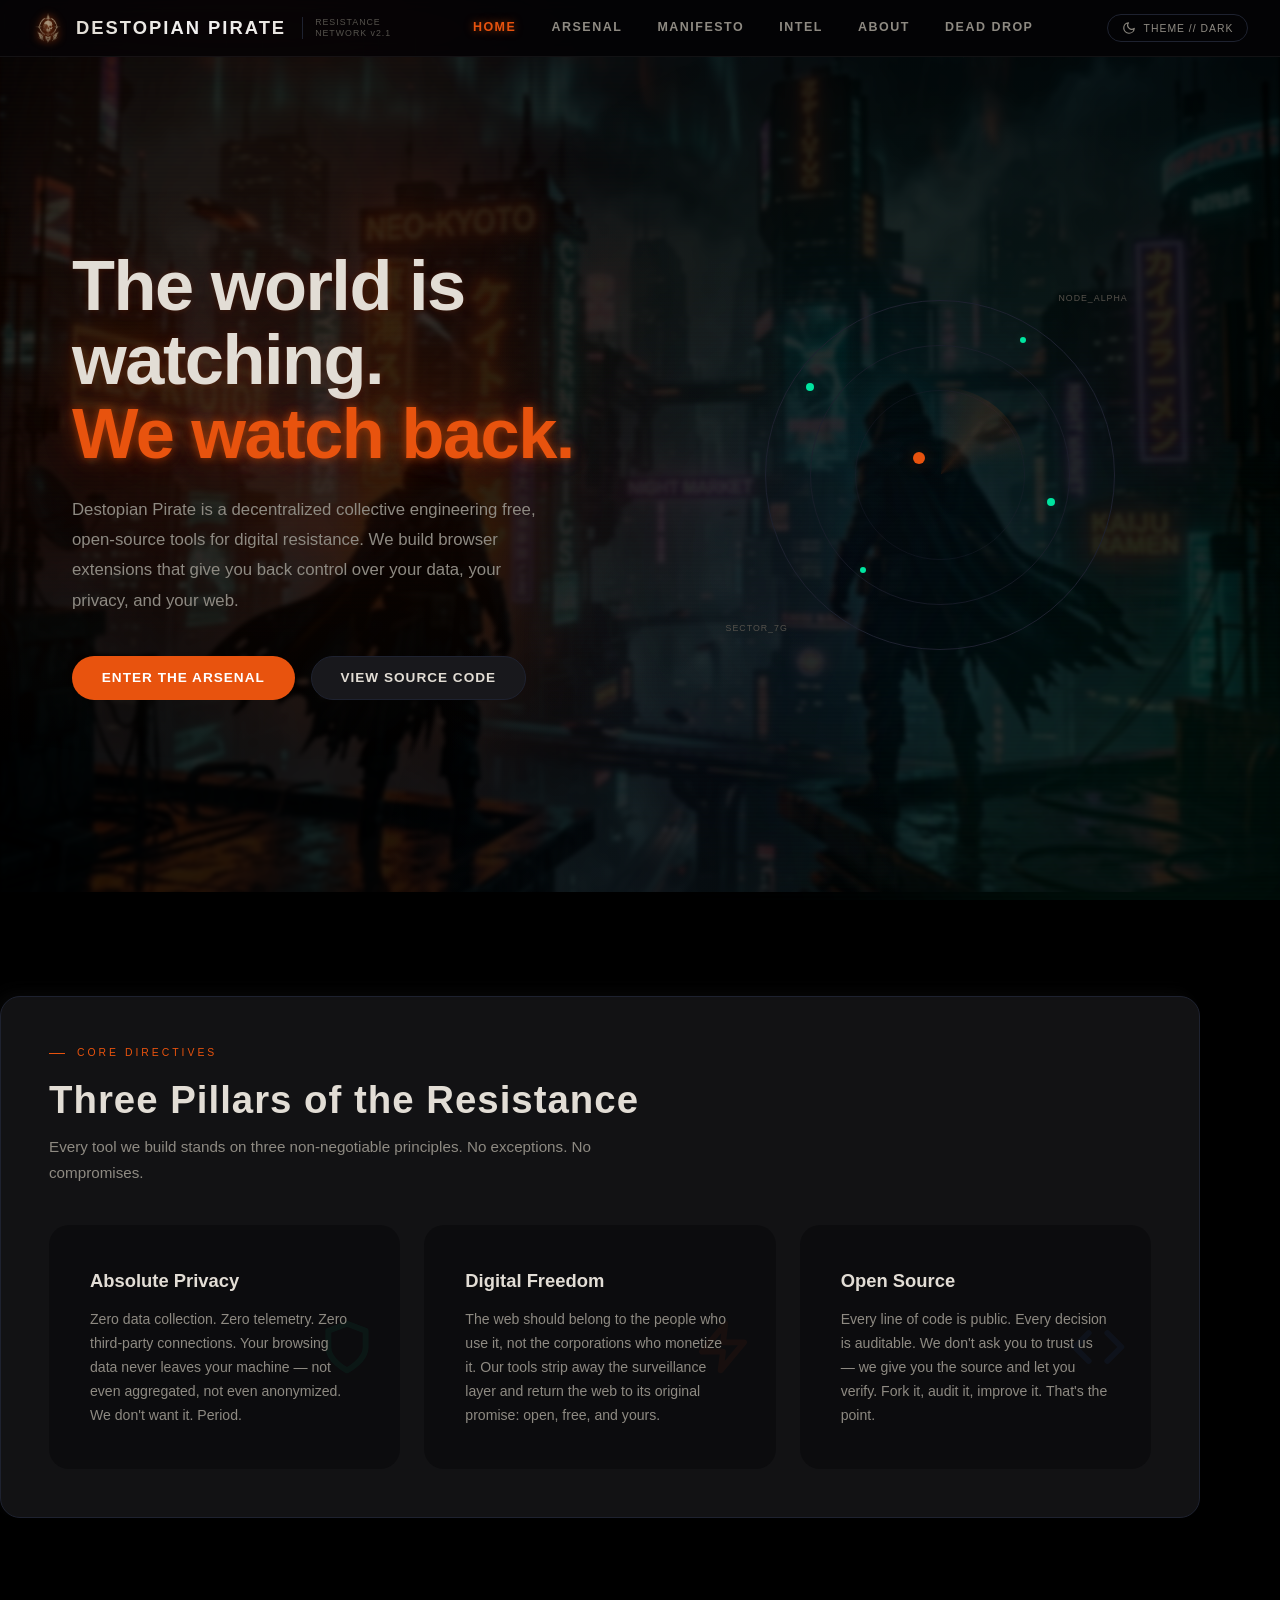
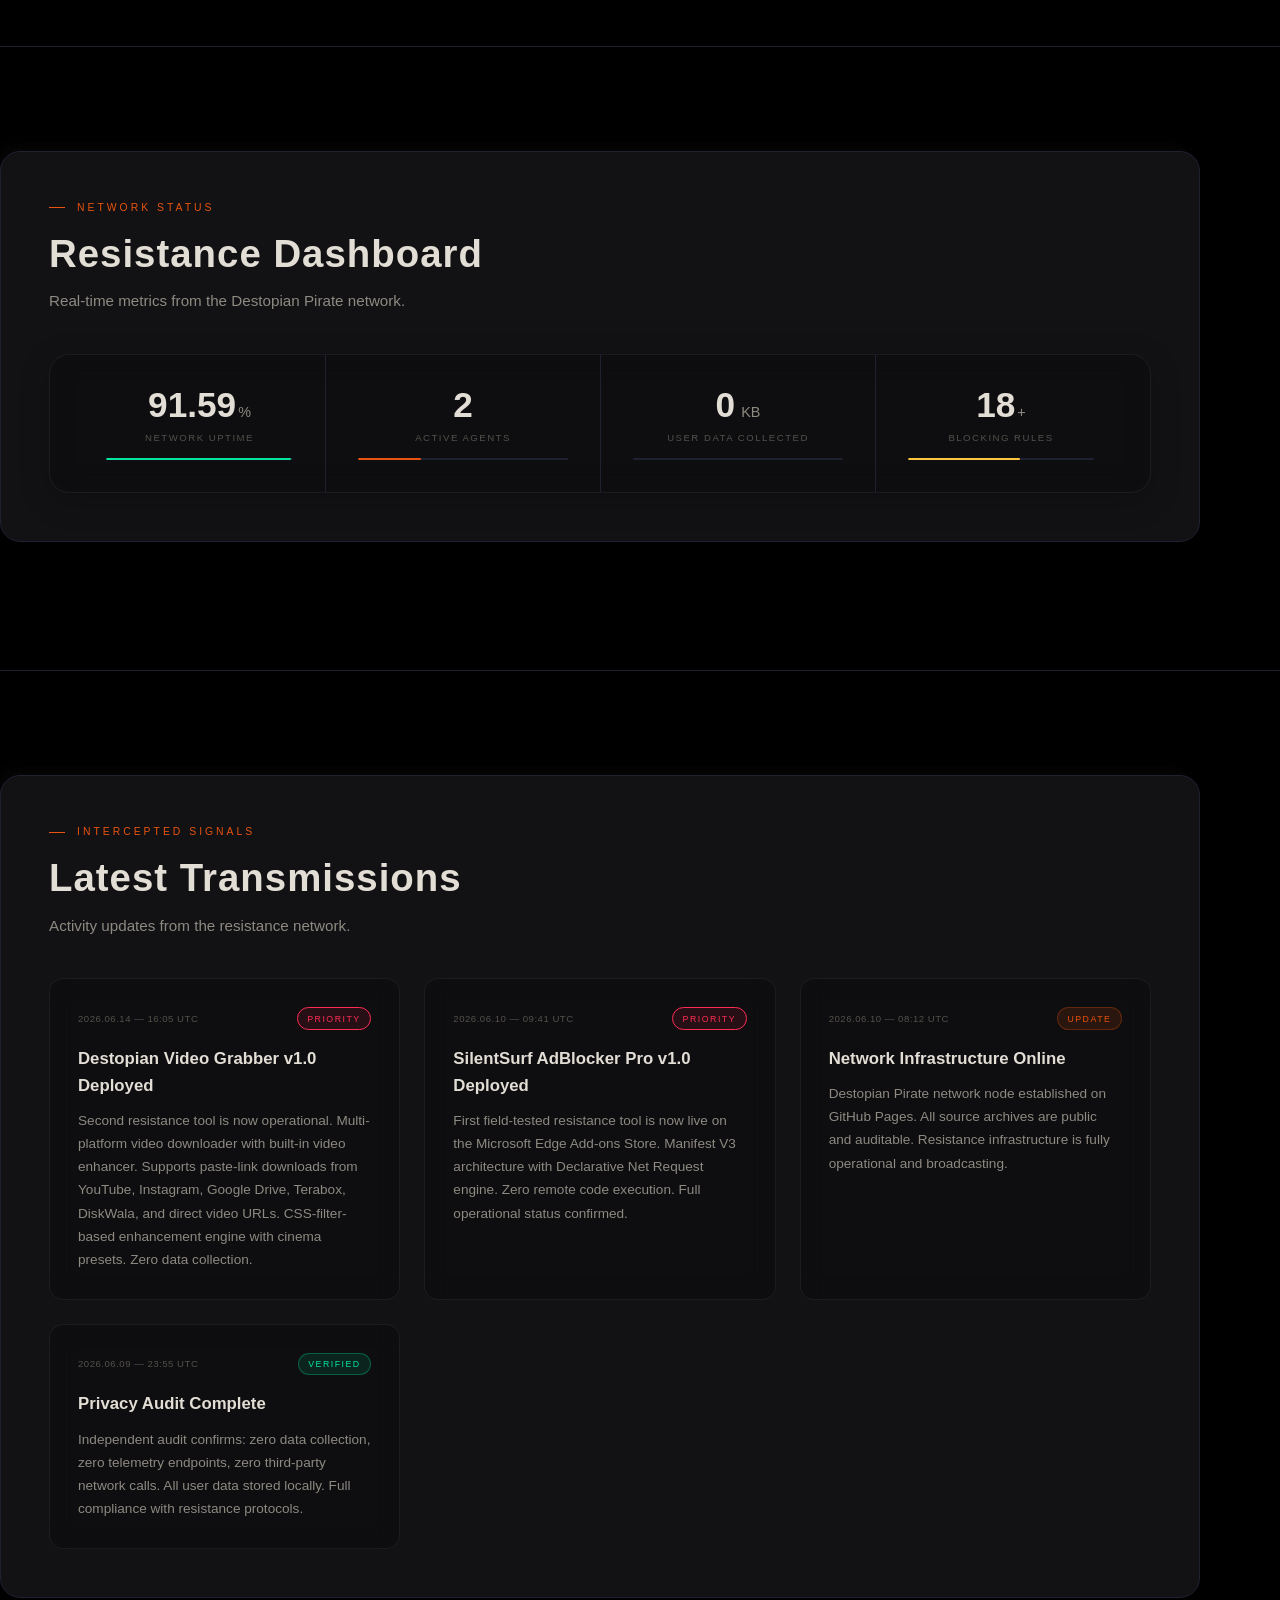
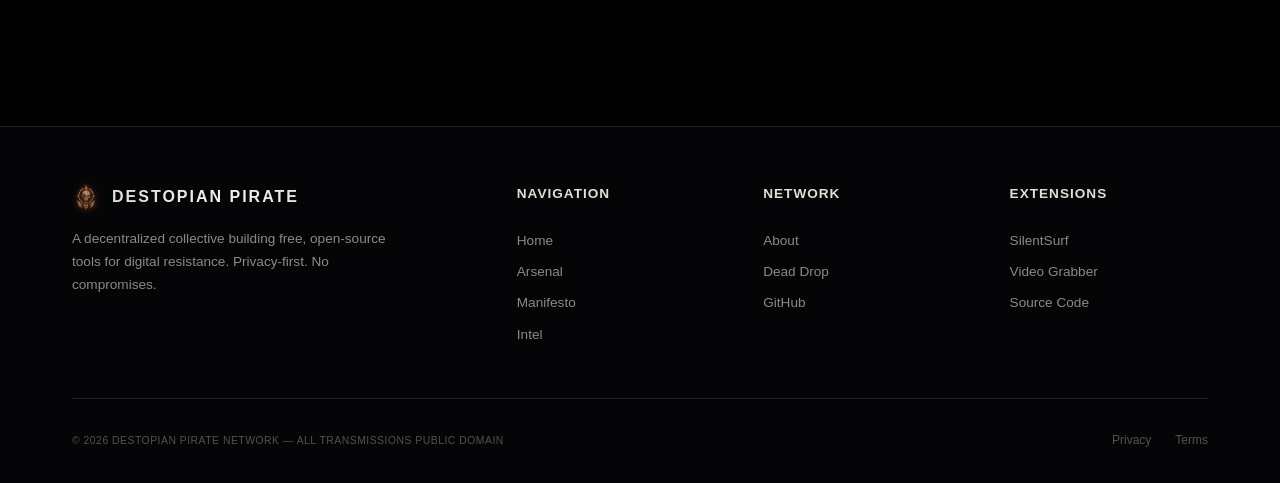
==== commit 209f359a: "Add link to video grabber web app" ====
--- a/docs/index.html
+++ b/docs/index.html
@@ -400,6 +400,7 @@
 
                     <div class="ext-actions">
                         <button class="btn btn-primary" onclick="navigateTo('videograbber')">View Full Details</button>
+                        <a href="http://localhost:3000/" class="btn btn-primary" target="_blank" rel="noopener" title="Make sure destopian-server is running locally on port 3000 or change this to your live server URL">Open Web App</a>
                         <a href="https://github.com/destopianpirate/destopian-video-grabber" class="btn btn-outline" target="_blank" rel="noopener">Source Code</a>
                     </div>
                 </div>
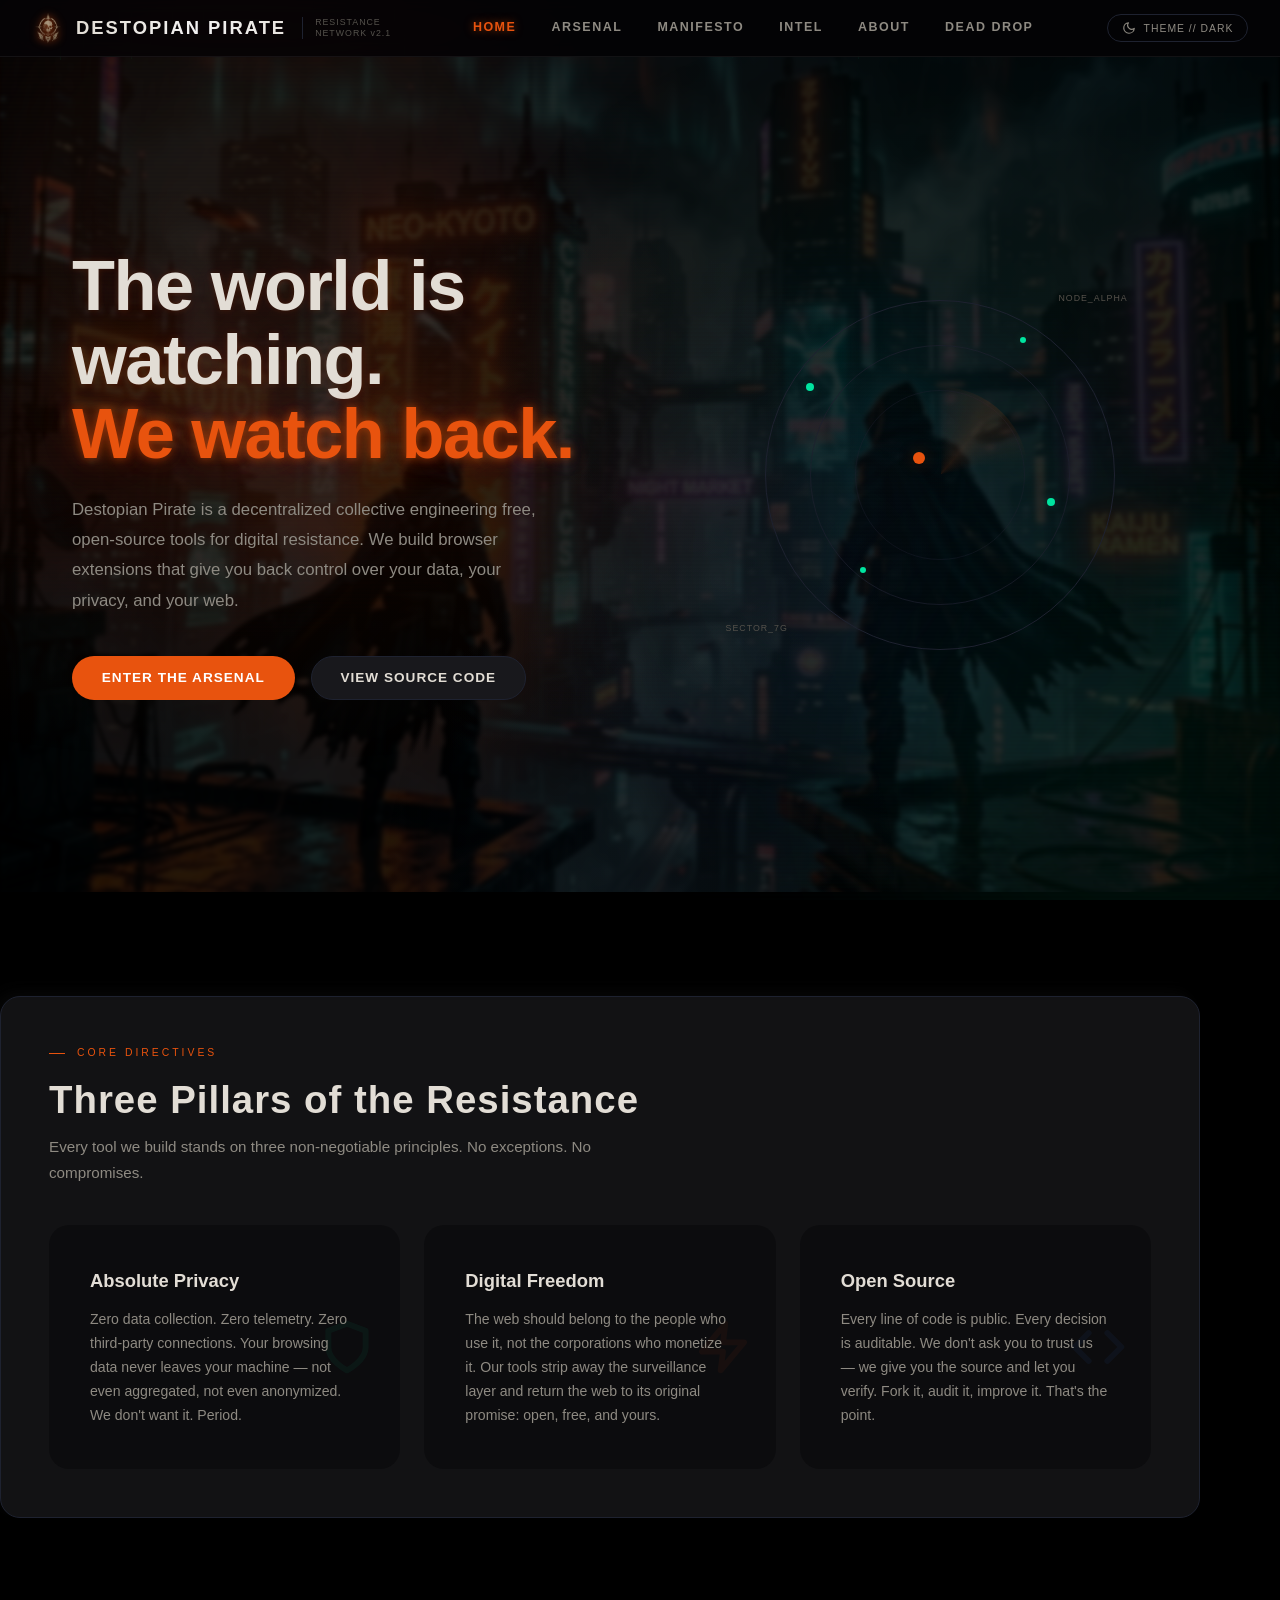
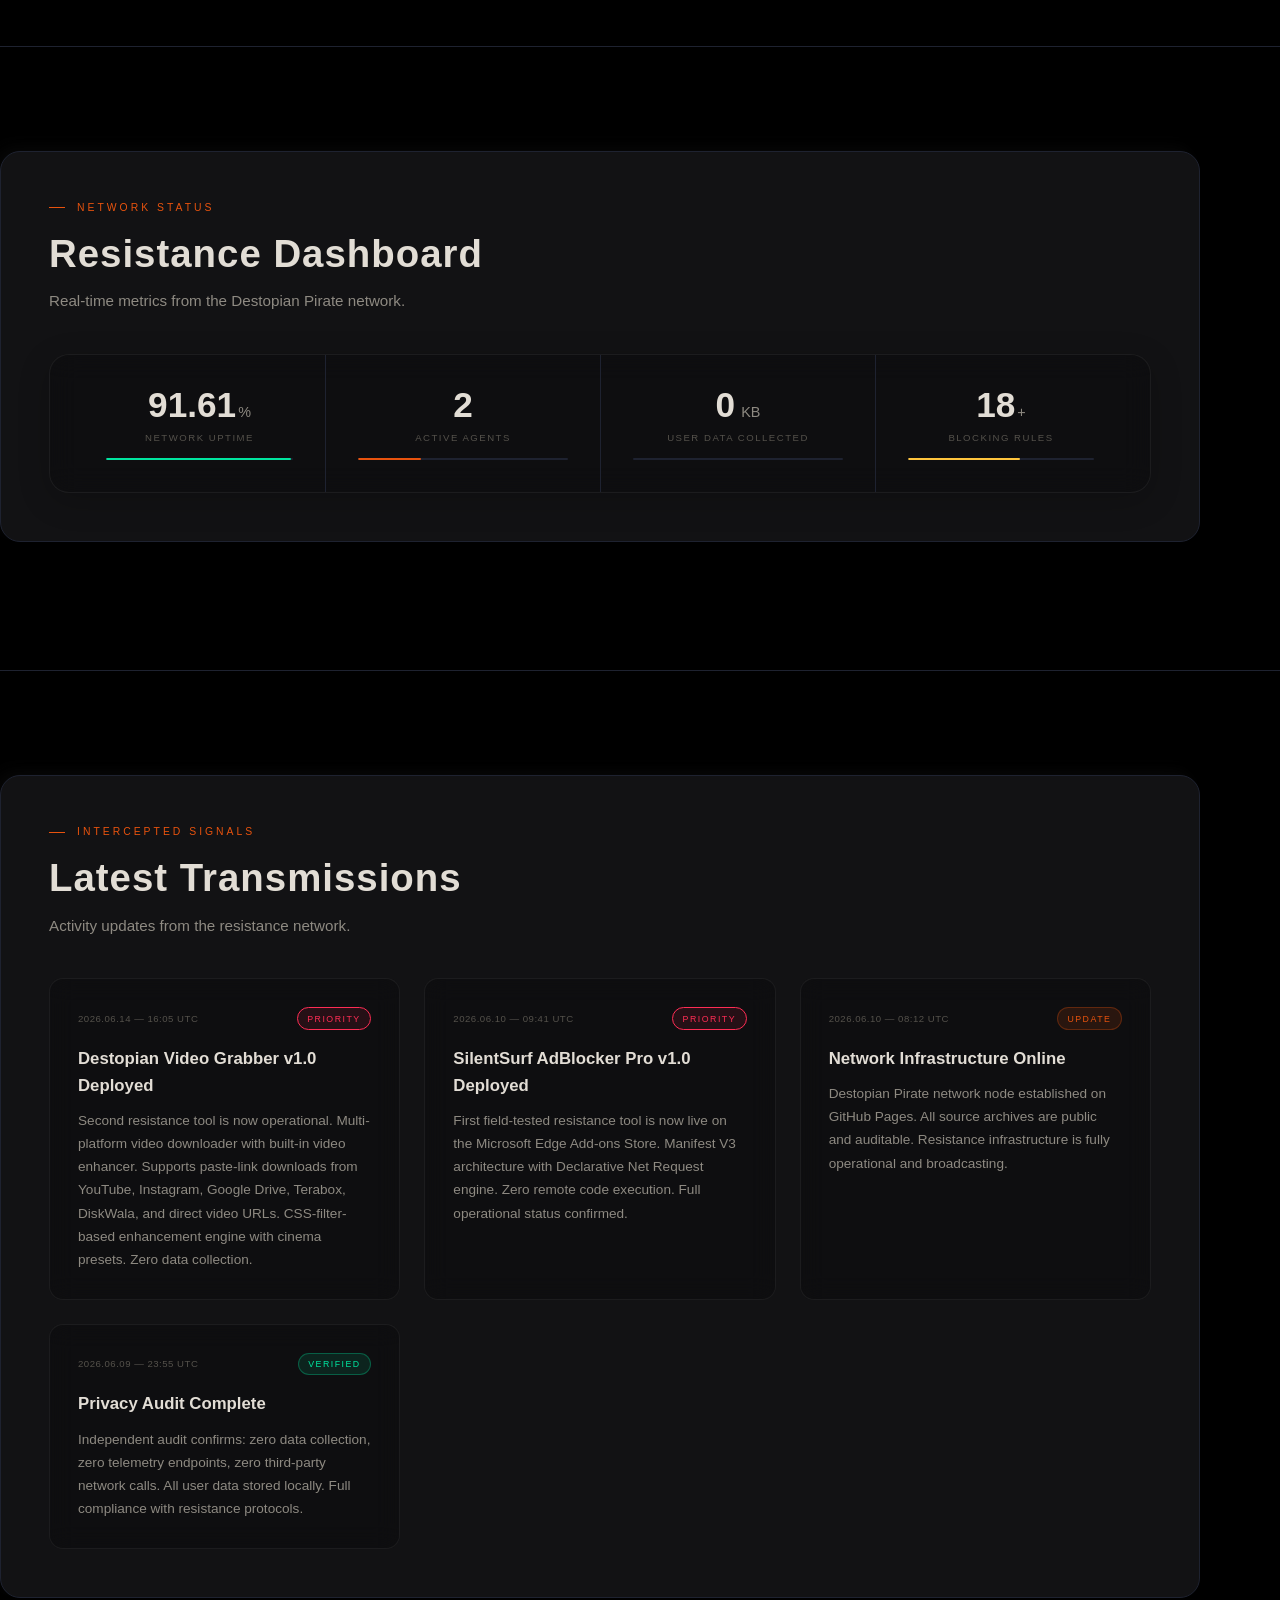
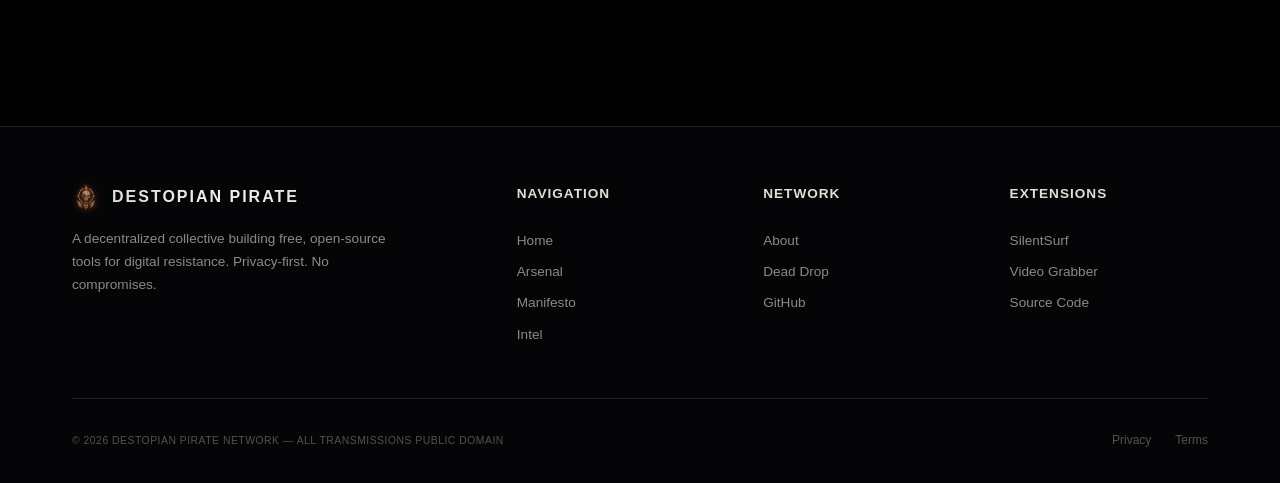
==== commit a614933a: "Add grabber UI, archive legacy adblock docs, and update site links" ====
--- a/docs/index.html
+++ b/docs/index.html
@@ -400,7 +400,7 @@
 
                     <div class="ext-actions">
                         <button class="btn btn-primary" onclick="navigateTo('videograbber')">View Full Details</button>
-                        <a href="http://localhost:3000/" class="btn btn-primary" target="_blank" rel="noopener" title="Make sure destopian-server is running locally on port 3000 or change this to your live server URL">Open Web App</a>
+                        <a href="grabber/" class="btn btn-primary" target="_blank" rel="noopener" title="Open the Destopian Grabber web app">Open Web App</a>
                         <a href="https://github.com/destopianpirate/destopian-video-grabber" class="btn btn-outline" target="_blank" rel="noopener">Source Code</a>
                     </div>
                 </div>
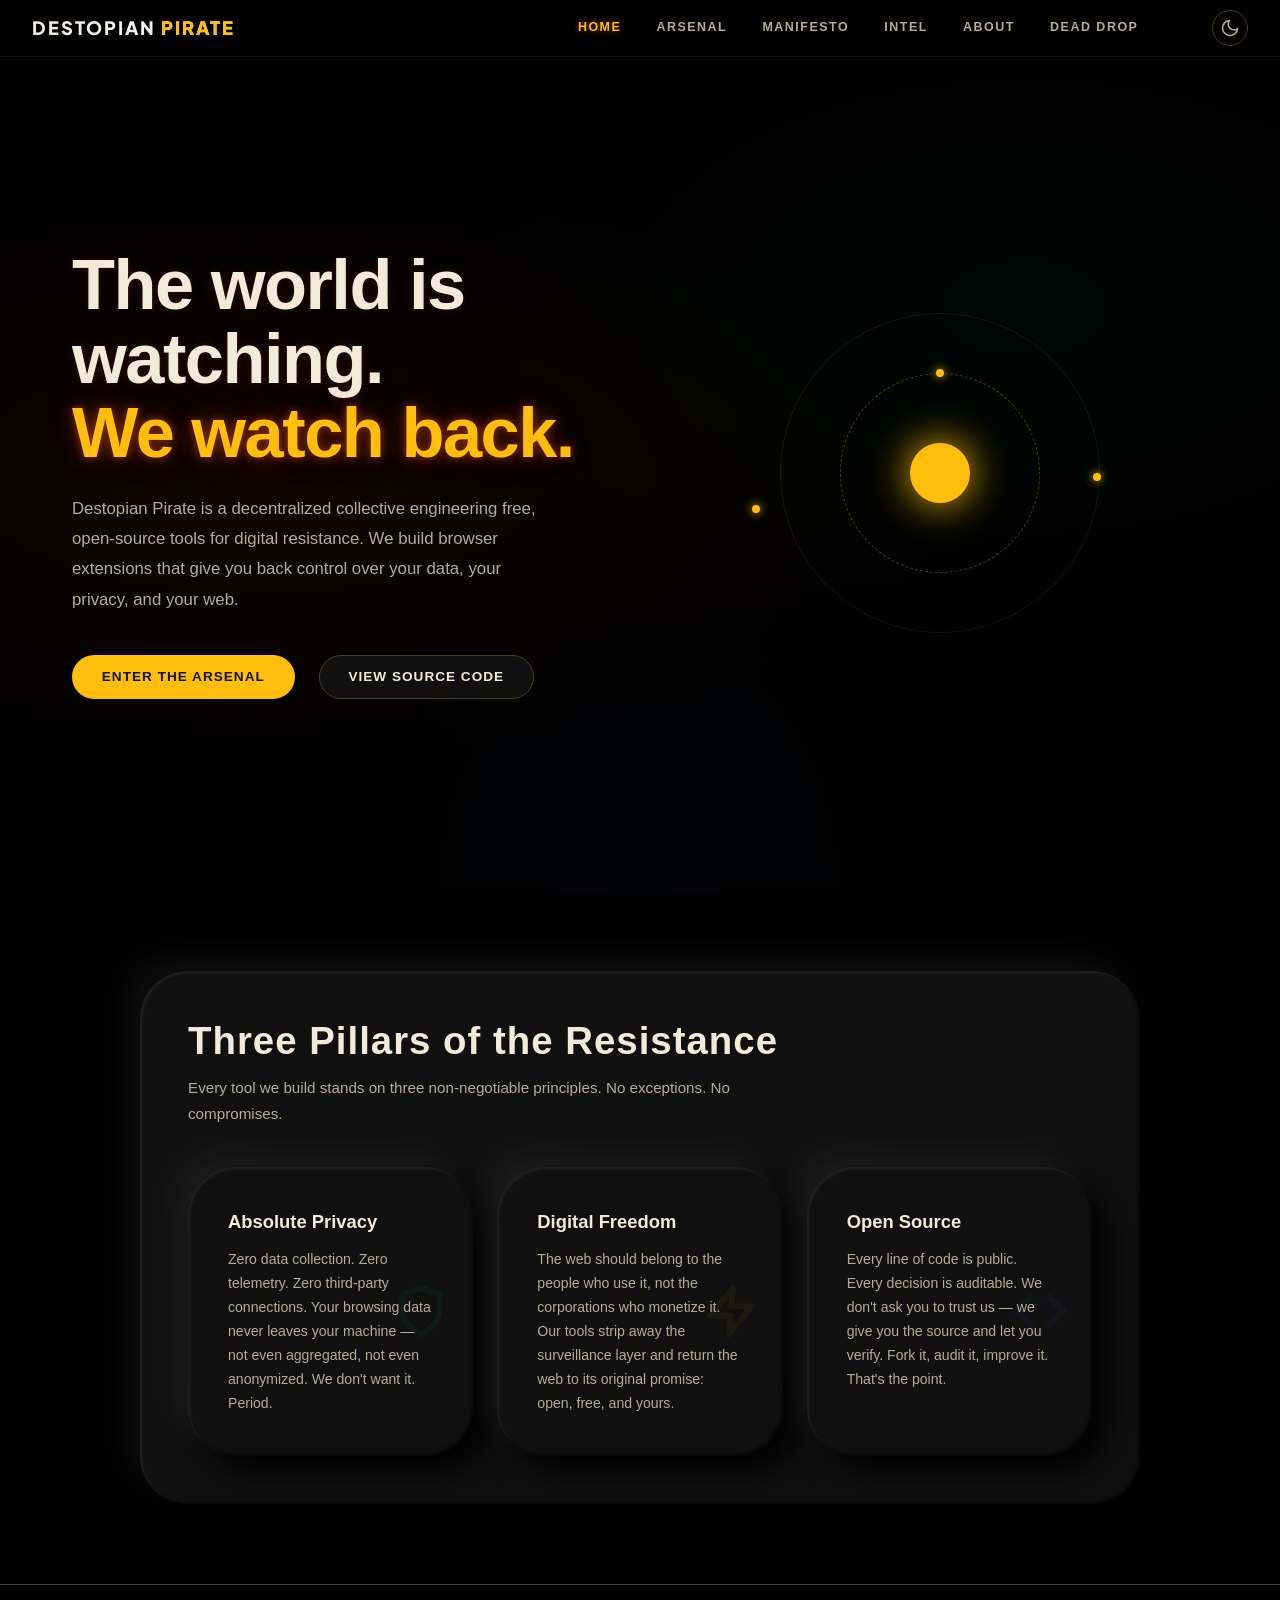
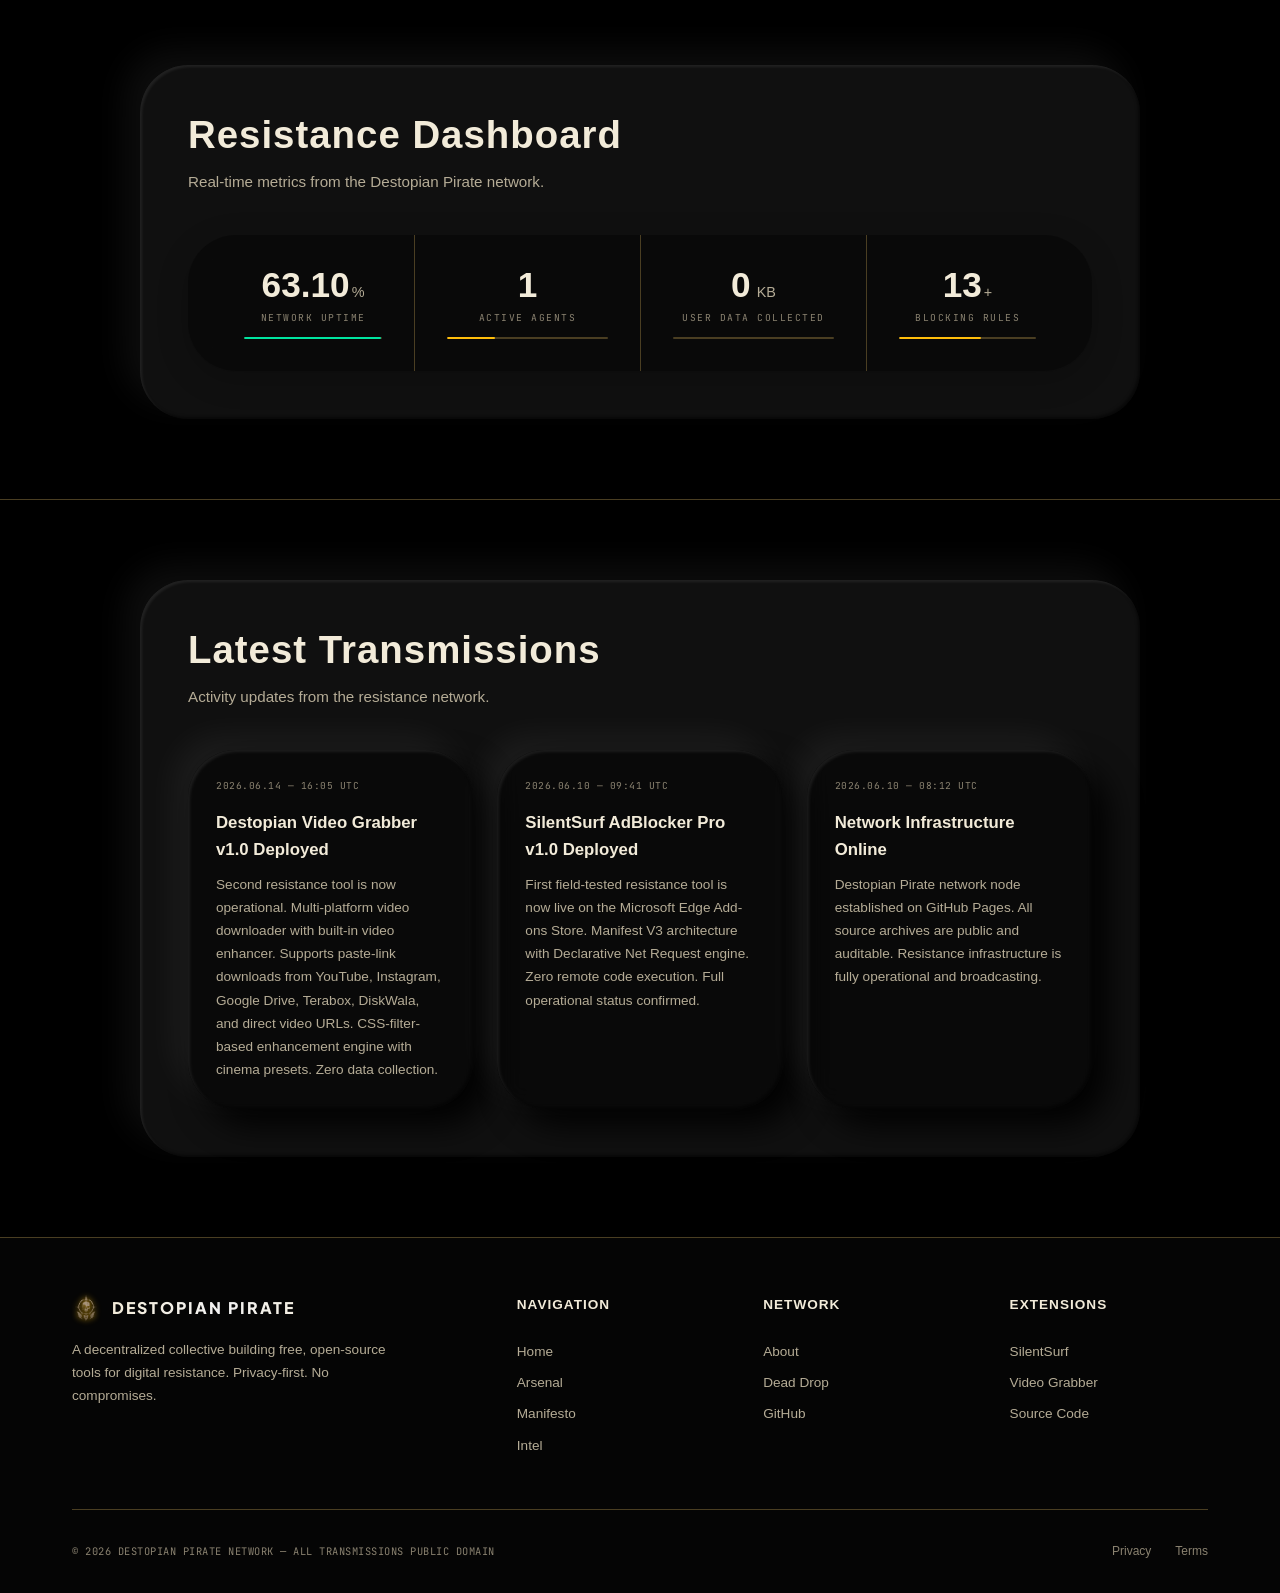
==== commit 383f0e6e: "Enhance video streaming and format handling, update UI" ====
--- a/docs/index.html
+++ b/docs/index.html
@@ -5,7 +5,7 @@
     <meta name="viewport" content="width=device-width, initial-scale=1.0">
     <title>Destopian Pirate — The World Is Watching. We Watch Back.</title>
     <meta name="description" content="Destopian Pirate: A decentralized collective building free, open-source resistance tools for digital self-defense. Privacy-first browser extensions.">
-    <link rel="stylesheet" href="style.css?v=3">
+    <link rel="stylesheet" href="style.css?v=5">
 </head>
 <body>
 
@@ -16,20 +16,23 @@
     <div class="aurora-blob"></div>
 </div>
 
-<!-- Rain Effect -->
-<div class="rain-container" id="rain"></div>
-<div class="scanlines"></div>
+
 
 <!-- ═══ COMMAND BAR ═══ -->
 <nav class="command-bar">
     <div class="command-bar-inner">
         <div class="brand" id="brand-home">
-            <img src="assets/logo.png" alt="Destopian Pirate Logo" class="brand-logo">
-            <span class="brand-name">Destopian Pirate</span>
-            <span class="brand-tag">RESISTANCE<br>NETWORK v2.1</span>
-        </div>
-
-        <button class="mobile-toggle" id="mobile-toggle" aria-label="Toggle navigation">☰ MENU</button>
+            <span class="brand-name">Destopian <span style="color: var(--ember); -webkit-text-fill-color: var(--ember); background: none;">Pirate</span></span>
+        </div>
+
+        <button class="mobile-toggle" id="mobile-toggle" aria-label="Toggle navigation">
+            <svg viewBox="0 0 24 24" fill="none" stroke="currentColor" stroke-width="2" stroke-linecap="round" stroke-linejoin="round" style="width:16px; height:16px; vertical-align: middle; margin-right: 4px;">
+                <line x1="3" y1="12" x2="21" y2="12"></line>
+                <line x1="3" y1="6" x2="21" y2="6"></line>
+                <line x1="3" y1="18" x2="21" y2="18"></line>
+            </svg>
+            MENU
+        </button>
 
         <div class="channel-strip" id="channel-strip">
             <button class="ch-btn active" data-page="home">Home</button>
@@ -42,11 +45,10 @@
 
         <button class="theme-toggle" id="theme-toggle" aria-label="Toggle Theme">
             <span class="theme-icon">
-                <svg class="theme-icon-svg" viewBox="0 0 24 24" fill="none" stroke="currentColor" stroke-width="2" stroke-linecap="round" stroke-linejoin="round" style="width:14px; height:14px; vertical-align: middle;">
+                <svg class="theme-icon-svg" viewBox="0 0 24 24" fill="none" stroke="currentColor" stroke-width="2" stroke-linecap="round" stroke-linejoin="round" style="width:20px; height:20px; vertical-align: middle;">
                     <path d="M21 12.79A9 9 0 1 1 11.21 3 7 7 0 0 0 21 12.79z"></path>
                 </svg>
             </span>
-            <span class="theme-label">THEME // DARK</span>
         </button>
     </div>
 </nav>
@@ -58,7 +60,7 @@
 
     <!-- Hero -->
     <section class="hero">
-        <div class="hero-parallax-bg" id="hero-parallax"></div>
+
         <div class="container">
             <div class="hero-grid">
                 <div class="hero-content">
@@ -78,17 +80,12 @@
                 </div>
 
                 <div class="hero-visual">
-                    <div class="radar-ring"></div>
-                    <div class="radar-ring"></div>
-                    <div class="radar-ring"></div>
-                    <div class="radar-sweep"></div>
-                    <div class="radar-node"></div>
-                    <div class="radar-node"></div>
-                    <div class="radar-node"></div>
-                    <div class="radar-node"></div>
-                    <div class="radar-node"></div>
-                    <span class="radar-label">NODE_ALPHA</span>
-                    <span class="radar-label">SECTOR_7G</span>
+                    <div class="core-pulse"></div>
+                    <div class="orbit-ring orbit-1"></div>
+                    <div class="orbit-ring orbit-2"></div>
+                    <div class="orbit-node node-1"></div>
+                    <div class="orbit-node node-2"></div>
+                    <div class="orbit-node node-3"></div>
                 </div>
             </div>
         </div>
@@ -176,7 +173,6 @@
                 <div class="signal-item">
                     <div class="signal-header">
                         <span class="signal-date">2026.06.14 — 16:05 UTC</span>
-                        <span class="signal-tag critical">PRIORITY</span>
                     </div>
                     <h4>Destopian Video Grabber v1.0 Deployed</h4>
                     <p>Second resistance tool is now operational. Multi-platform video downloader with built-in video enhancer. Supports paste-link downloads from YouTube, Instagram, Google Drive, Terabox, DiskWala, and direct video URLs. CSS-filter-based enhancement engine with cinema presets. Zero data collection.</p>
@@ -184,7 +180,6 @@
                 <div class="signal-item">
                     <div class="signal-header">
                         <span class="signal-date">2026.06.10 — 09:41 UTC</span>
-                        <span class="signal-tag critical">PRIORITY</span>
                     </div>
                     <h4>SilentSurf AdBlocker Pro v1.0 Deployed</h4>
                     <p>First field-tested resistance tool is now live on the Microsoft Edge Add-ons Store. Manifest V3 architecture with Declarative Net Request engine. Zero remote code execution. Full operational status confirmed.</p>
@@ -192,18 +187,9 @@
                 <div class="signal-item">
                     <div class="signal-header">
                         <span class="signal-date">2026.06.10 — 08:12 UTC</span>
-                        <span class="signal-tag update">UPDATE</span>
                     </div>
                     <h4>Network Infrastructure Online</h4>
                     <p>Destopian Pirate network node established on GitHub Pages. All source archives are public and auditable. Resistance infrastructure is fully operational and broadcasting.</p>
-                </div>
-                <div class="signal-item">
-                    <div class="signal-header">
-                        <span class="signal-date">2026.06.09 — 23:55 UTC</span>
-                        <span class="signal-tag info">VERIFIED</span>
-                    </div>
-                    <h4>Privacy Audit Complete</h4>
-                    <p>Independent audit confirms: zero data collection, zero telemetry endpoints, zero third-party network calls. All user data stored locally. Full compliance with resistance protocols.</p>
                 </div>
             </div>
         </div>
@@ -217,7 +203,6 @@
 
     <section class="section">
         <div class="container neo-box">
-            <div class="section-eyebrow">Resistance Toolkit</div>
             <h2 class="section-title">The Arsenal</h2>
             <p class="section-subtitle" style="margin-bottom: 3rem;">Field-tested browser extensions for digital self-defense. Open source. Privacy-first. No compromises.</p>
 
@@ -228,10 +213,10 @@
                         <img src="assets/shield_logo.png" alt="SilentSurf AdBlocker Pro">
                     </div>
                     <div class="ext-meta">
-                        <h2>SilentSurf AdBlocker Pro</h2>
-                        <div class="ext-version-line">
-                            v1.0.0 · MANIFEST V3 · EDGE
-                            <span class="ext-status-badge">OPERATIONAL</span>
+                        <h2>SilentSurf AdBlocker Pro <span style="font-size: 0.8rem; font-weight: normal; color: var(--text-tertiary); margin-left: 1rem;">v1.0.0 · EDGE</span></h2>
+                        <div class="ext-actions">
+                            <button class="btn btn-primary" onclick="navigateTo('silentsurf')">View Full Details</button>
+                            <a href="https://github.com/destopianpirate/destopian-adblocker" class="btn btn-outline" target="_blank" rel="noopener">Source Code</a>
                         </div>
                         <p class="ext-desc">High-performance ad and tracker blocker powered by the Declarative Net Request engine. Intercepts surveillance scripts, advertising payloads, and popup intrusions at the network layer — before they ever reach your browser. Features real-time blocking dashboard, smart whitelisting, custom filter rules, and live statistics.</p>
                     </div>
@@ -313,10 +298,7 @@
                         </div>
                     </div>
 
-                    <div class="ext-actions">
-                        <button class="btn btn-primary" onclick="navigateTo('silentsurf')">View Full Details</button>
-                        <a href="https://github.com/destopianpirate/destopian-adblocker" class="btn btn-outline" target="_blank" rel="noopener">Source Code</a>
-                    </div>
+
                 </div>
             </div>
 
@@ -327,10 +309,11 @@
                         <img src="assets/logo.png" alt="Destopian Video Grabber">
                     </div>
                     <div class="ext-meta">
-                        <h2>Destopian Video Grabber</h2>
-                        <div class="ext-version-line">
-                            v1.0.0 · MANIFEST V3 · EDGE / CHROME
-                            <span class="ext-status-badge">OPERATIONAL</span>
+                        <h2>Destopian Video Grabber <span style="font-size: 0.8rem; font-weight: normal; color: var(--text-tertiary); margin-left: 1rem;">v1.0.0 · EDGE / CHROME</span></h2>
+                        <div class="ext-actions">
+                            <button class="btn btn-primary" onclick="navigateTo('videograbber')">View Full Details</button>
+                            <a href="grabber/" class="btn btn-primary" target="_blank" rel="noopener" title="Open the Destopian Grabber web app">Open Web App</a>
+                            <a href="https://github.com/destopianpirate/video-grabber" class="btn btn-outline" target="_blank" rel="noopener">Source Code</a>
                         </div>
                         <p class="ext-desc">Multi-platform video downloader and real-time video enhancer. Paste links from YouTube, Instagram, Google Drive, Terabox, DiskWala, and any cloud drive. Auto-detects videos playing in your browser with quality selection and estimated file sizes. Built-in CSS-filter enhancement engine with cinema presets for brightness, contrast, saturation, and hue adjustment.</p>
                     </div>
@@ -397,12 +380,6 @@
                             <div class="ext-stat-label">Manifest Version</div>
                         </div>
                     </div>
-
-                    <div class="ext-actions">
-                        <button class="btn btn-primary" onclick="navigateTo('videograbber')">View Full Details</button>
-                        <a href="grabber/" class="btn btn-primary" target="_blank" rel="noopener" title="Open the Destopian Grabber web app">Open Web App</a>
-                        <a href="https://github.com/destopianpirate/destopian-video-grabber" class="btn btn-outline" target="_blank" rel="noopener">Source Code</a>
-                    </div>
                 </div>
             </div>
         </div>
@@ -474,8 +451,7 @@
     <!-- Core Principles -->
     <section class="section">
         <div class="container neo-box">
-            <div class="section-eyebrow">Operating Doctrine</div>
-            <h2 class="section-title">Core Principles</h2>
+            <h2 class="section-title">Core Directives</h2>
             <p class="section-subtitle" style="margin-bottom: 2.5rem;">The non-negotiable rules that govern every tool we build.</p>
             <div class="principles-grid">
                 <div class="principle-card">
@@ -527,7 +503,6 @@
     <!-- Timeline -->
     <section class="section">
         <div class="container neo-box">
-            <div class="section-eyebrow">Operational History</div>
             <h2 class="section-title">Timeline</h2>
             <p class="section-subtitle" style="margin-bottom: 2.5rem;">Key moments in the resistance.</p>
             <div class="timeline">
@@ -568,7 +543,6 @@
 
     <section class="section">
         <div class="container neo-box">
-            <div class="section-eyebrow">Threat Assessment</div>
             <h2 class="section-title">Intelligence Brief</h2>
             <p class="section-subtitle" style="margin-bottom: 2.5rem;">Current status of the digital surveillance landscape.</p>
 
@@ -591,7 +565,6 @@
 
     <section class="section">
         <div class="container neo-box">
-            <div class="section-eyebrow">Field Reports</div>
             <h2 class="section-title">Intelligence Reports</h2>
             <p class="section-subtitle" style="margin-bottom: 2.5rem;">Detailed analysis from resistance operatives.</p>
             <div class="intel-reports">
@@ -655,7 +628,6 @@
 
     <section class="section">
         <div class="container neo-box">
-            <div class="section-eyebrow">Origin File</div>
             <h2 class="section-title">About the Network</h2>
             <p class="section-subtitle" style="margin-bottom: 3rem;">Who we are, how we started, and where we're going.</p>
 
@@ -706,7 +678,6 @@
 
     <section class="section">
         <div class="container neo-box">
-            <div class="section-eyebrow">Technical Infrastructure</div>
             <h2 class="section-title">Technology Stack</h2>
             <p class="section-subtitle" style="margin-bottom: 2.5rem;">The tools and standards behind the resistance.</p>
             <div class="tech-grid">
@@ -751,7 +722,6 @@
 
     <section class="section">
         <div class="container neo-box">
-            <div class="section-eyebrow">Secure Communication</div>
             <h2 class="section-title">Dead Drop</h2>
             <p class="section-subtitle" style="margin-bottom: 3rem;">Channels for reaching the resistance network.</p>
 
@@ -808,7 +778,6 @@
     <!-- FAQ -->
     <section class="section">
         <div class="container neo-box">
-            <div class="section-eyebrow">Debriefing</div>
             <h2 class="section-title">Frequently Asked Questions</h2>
             <p class="section-subtitle" style="margin-bottom: 2.5rem;">Common inquiries answered.</p>
             <div class="faq-list">
@@ -863,13 +832,8 @@
     <!-- Hero Section -->
     <section class="section">
         <div class="container neo-box">
-            <div class="section-eyebrow">Resistance Tool #001</div>
-            <h2 class="section-title" style="margin-bottom: 0.5rem;">SilentSurf AdBlocker Pro</h2>
-            <p class="section-subtitle" style="margin-bottom: 1rem;">Network-level ad blocking. Zero data collection. Zero compromise.</p>
-            <div class="ext-version-line" style="justify-content: center; margin-bottom: 3rem;">
-                v1.0.0 · MANIFEST V3 · EDGE
-                <span class="ext-status-badge">OPERATIONAL</span>
-            </div>
+            <h2 class="section-title" style="margin-bottom: 0.5rem;">SilentSurf AdBlocker Pro v1.0.0</h2>
+            <p class="section-subtitle" style="margin-bottom: 3rem;">Network-level ad blocking. Zero data collection. Zero compromise.</p>
 
             <div class="ss-hero-grid">
                 <div class="ss-hero-card">
@@ -899,8 +863,7 @@
     <!-- Bento Features -->
     <section class="section">
         <div class="container neo-box">
-            <div class="section-eyebrow">Capabilities</div>
-            <h2 class="section-title">Feature Arsenal</h2>
+            <h2 class="section-title">Network Status</h2>
             <p class="section-subtitle" style="margin-bottom: 3rem;">Every feature built from scratch with Manifest V3. No legacy code. No compromises.</p>
             <div class="ss-bento-grid">
                 <div class="ss-bento-card span-2">
@@ -1010,13 +973,8 @@
     <!-- Hero Section -->
     <section class="section">
         <div class="container neo-box">
-            <div class="section-eyebrow">Resistance Tool #002</div>
-            <h2 class="section-title" style="margin-bottom: 0.5rem;">Destopian Video Grabber</h2>
-            <p class="section-subtitle" style="margin-bottom: 1rem;">Download and enhance any video. Paste any link. Zero tracking.</p>
-            <div class="ext-version-line" style="justify-content: center; margin-bottom: 3rem;">
-                v1.0.0 · MANIFEST V3 · EDGE / CHROME
-                <span class="ext-status-badge">OPERATIONAL</span>
-            </div>
+            <h2 class="section-title" style="margin-bottom: 0.5rem;">Destopian Video Grabber <span style="font-size: 0.8rem; font-weight: normal; color: var(--text-tertiary); margin-left: 1rem;">v1.0.0 · EDGE / CHROME</span></h2>
+            <p class="section-subtitle" style="margin-bottom: 3rem;">Download and enhance any video. Paste any link. Zero tracking.</p>
 
             <div class="vg-hero-grid">
                 <div class="vg-hero-card">
--- a/docs/style.css
+++ b/docs/style.css
@@ -5,12 +5,12 @@
    "The world is watching. We watch back."
    ═══════════════════════════════════════════════════ */
 
-@import url('css/variables.css?v=3');
-@import url('css/animations.css?v=3');
-@import url('css/layout.css?v=3');
-@import url('css/navigation.css?v=3');
-@import url('css/components.css?v=3');
-@import url('css/pages.css?v=3');
-@import url('css/footer.css?v=3');
-@import url('css/effects.css?v=3');
-@import url('css/responsive.css?v=3');
+@import url('css/variables.css?v=5');
+@import url('css/animations.css?v=5');
+@import url('css/layout.css?v=5');
+@import url('css/navigation.css?v=5');
+@import url('css/components.css?v=5');
+@import url('css/pages.css?v=5');
+@import url('css/footer.css?v=5');
+@import url('css/effects.css?v=5');
+@import url('css/responsive.css?v=5');
